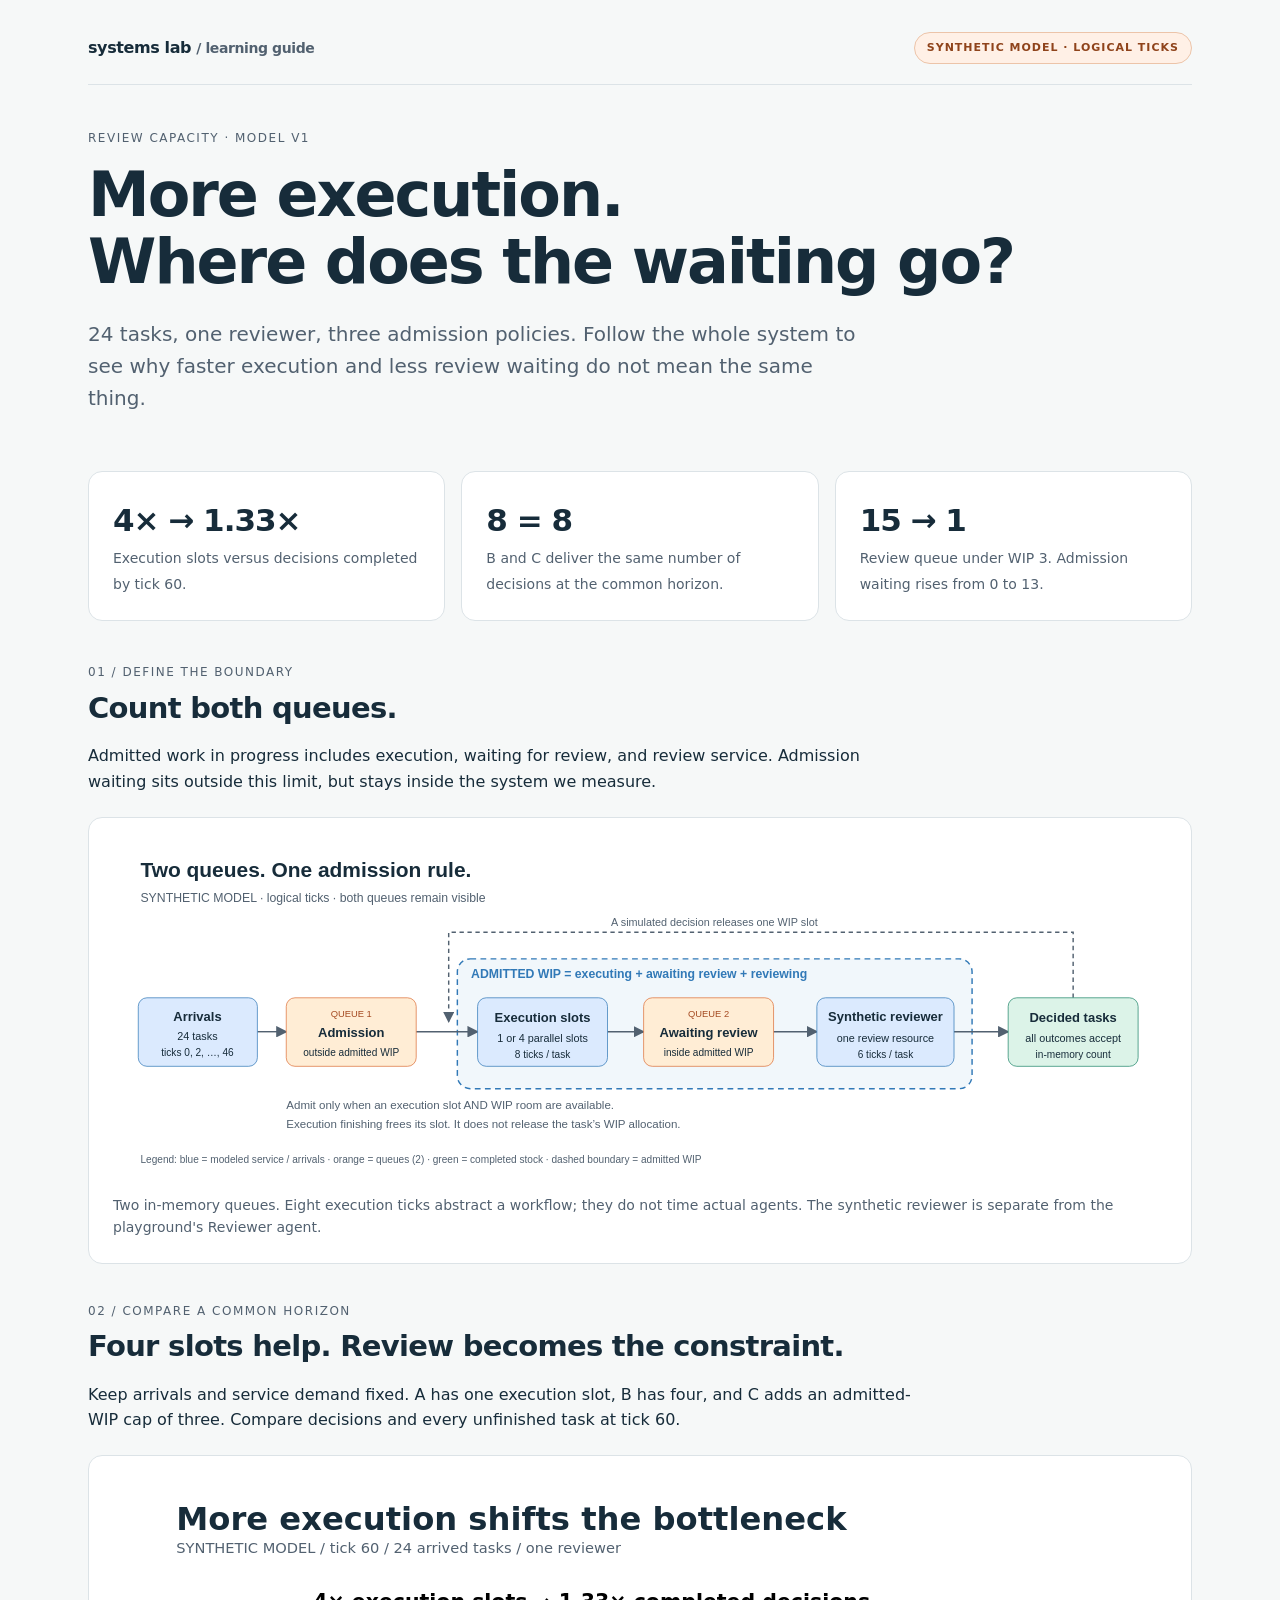
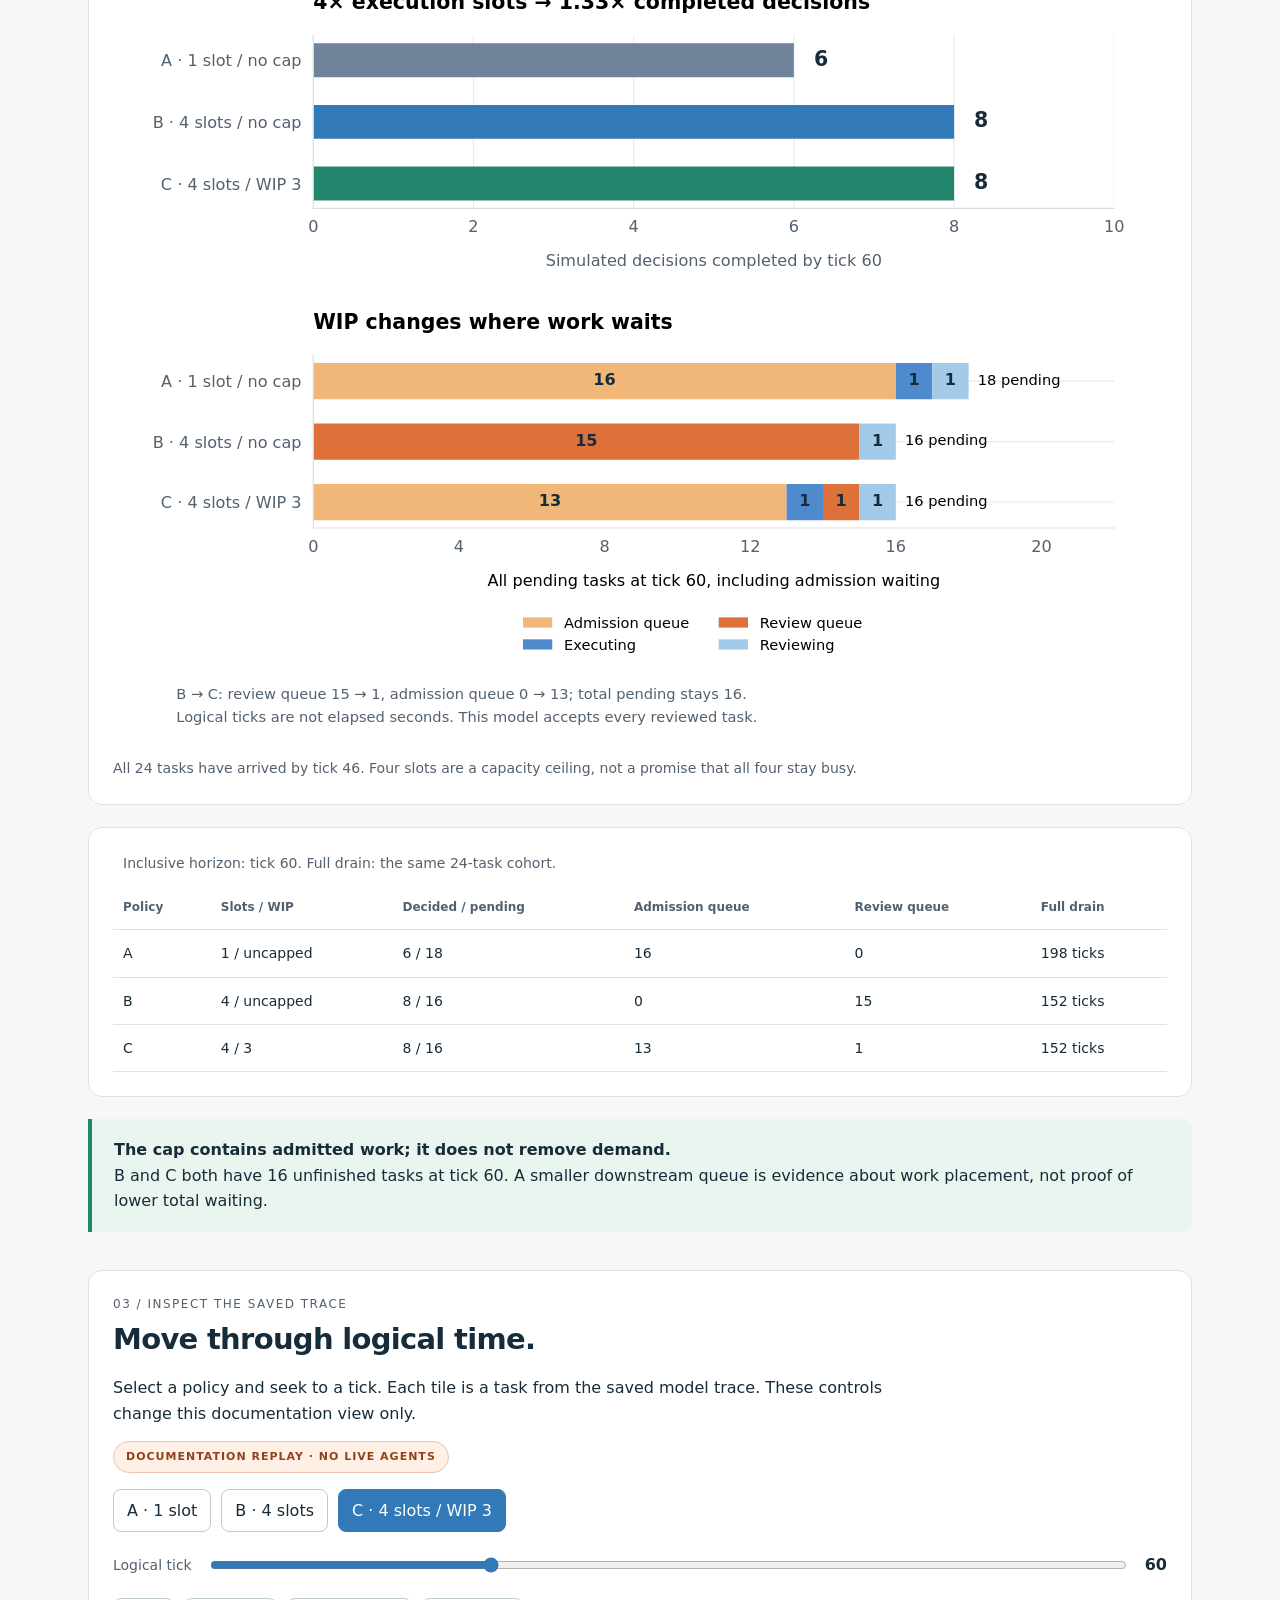
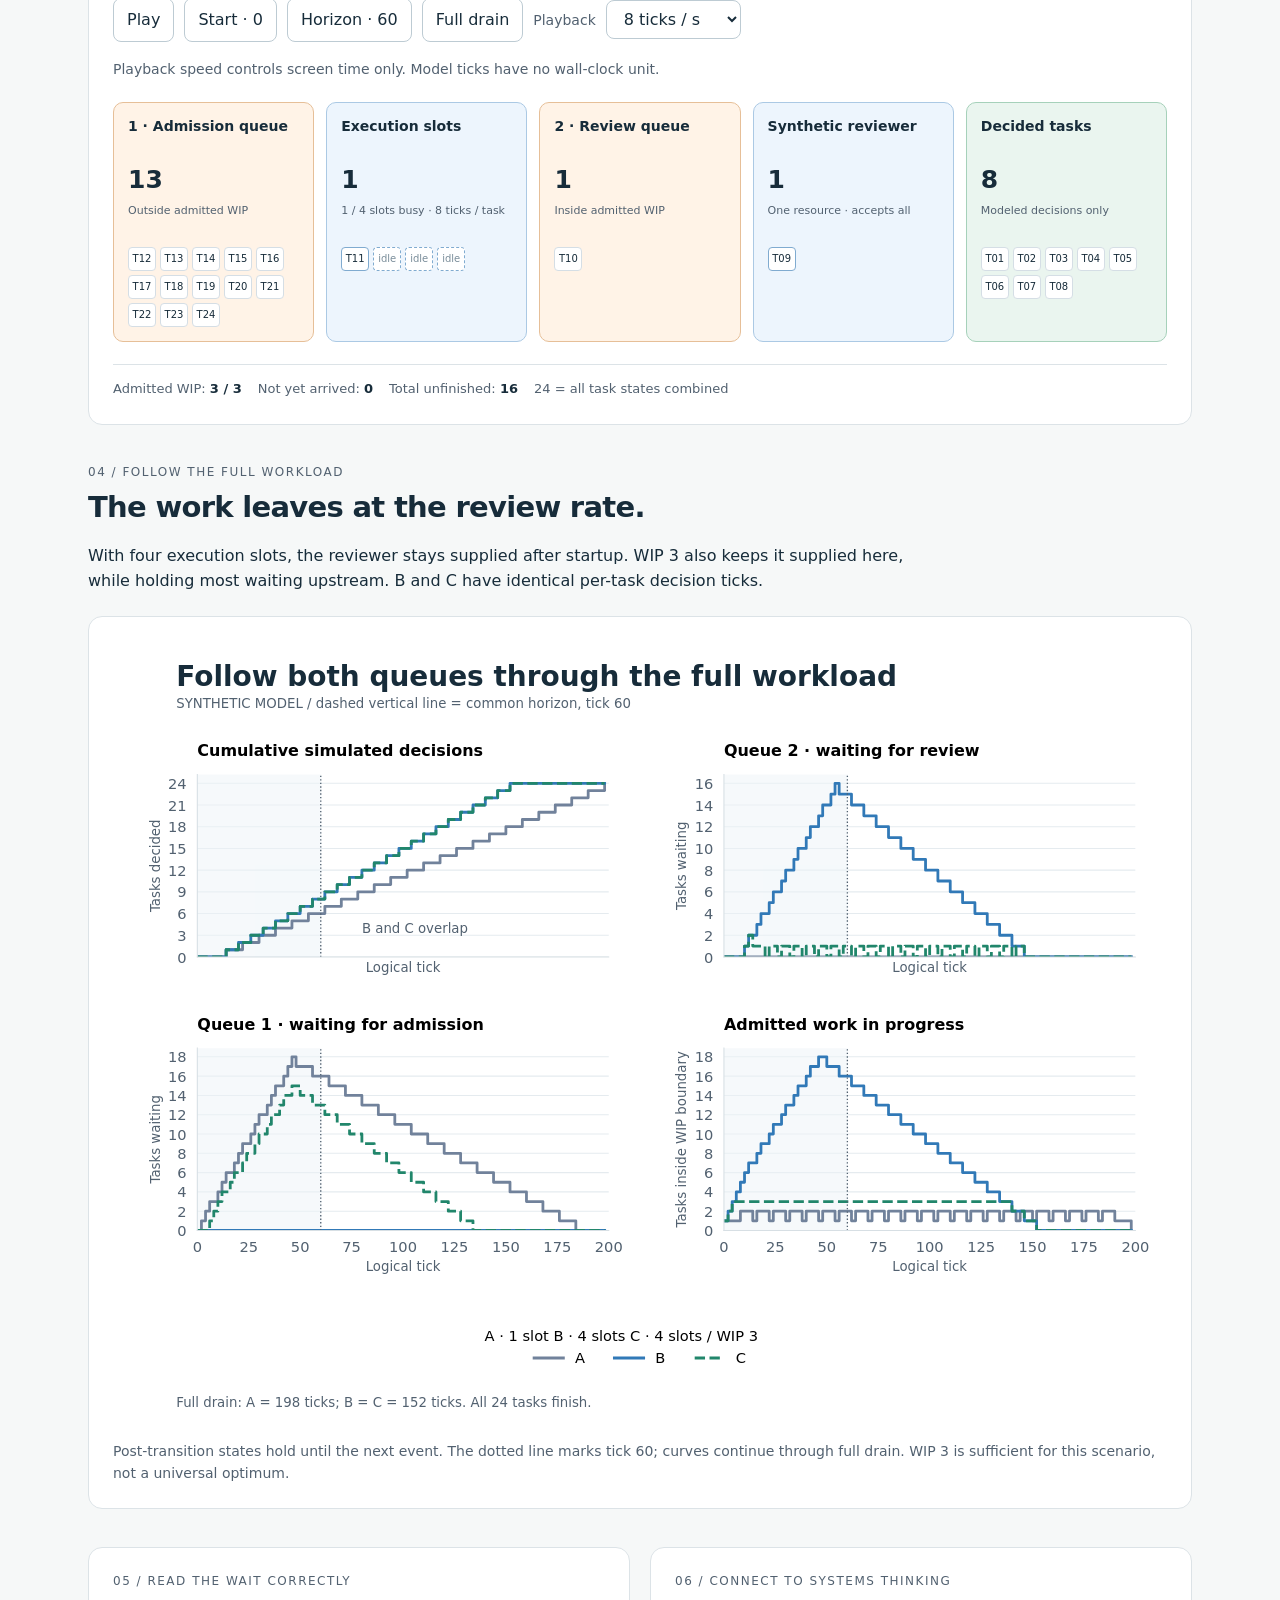
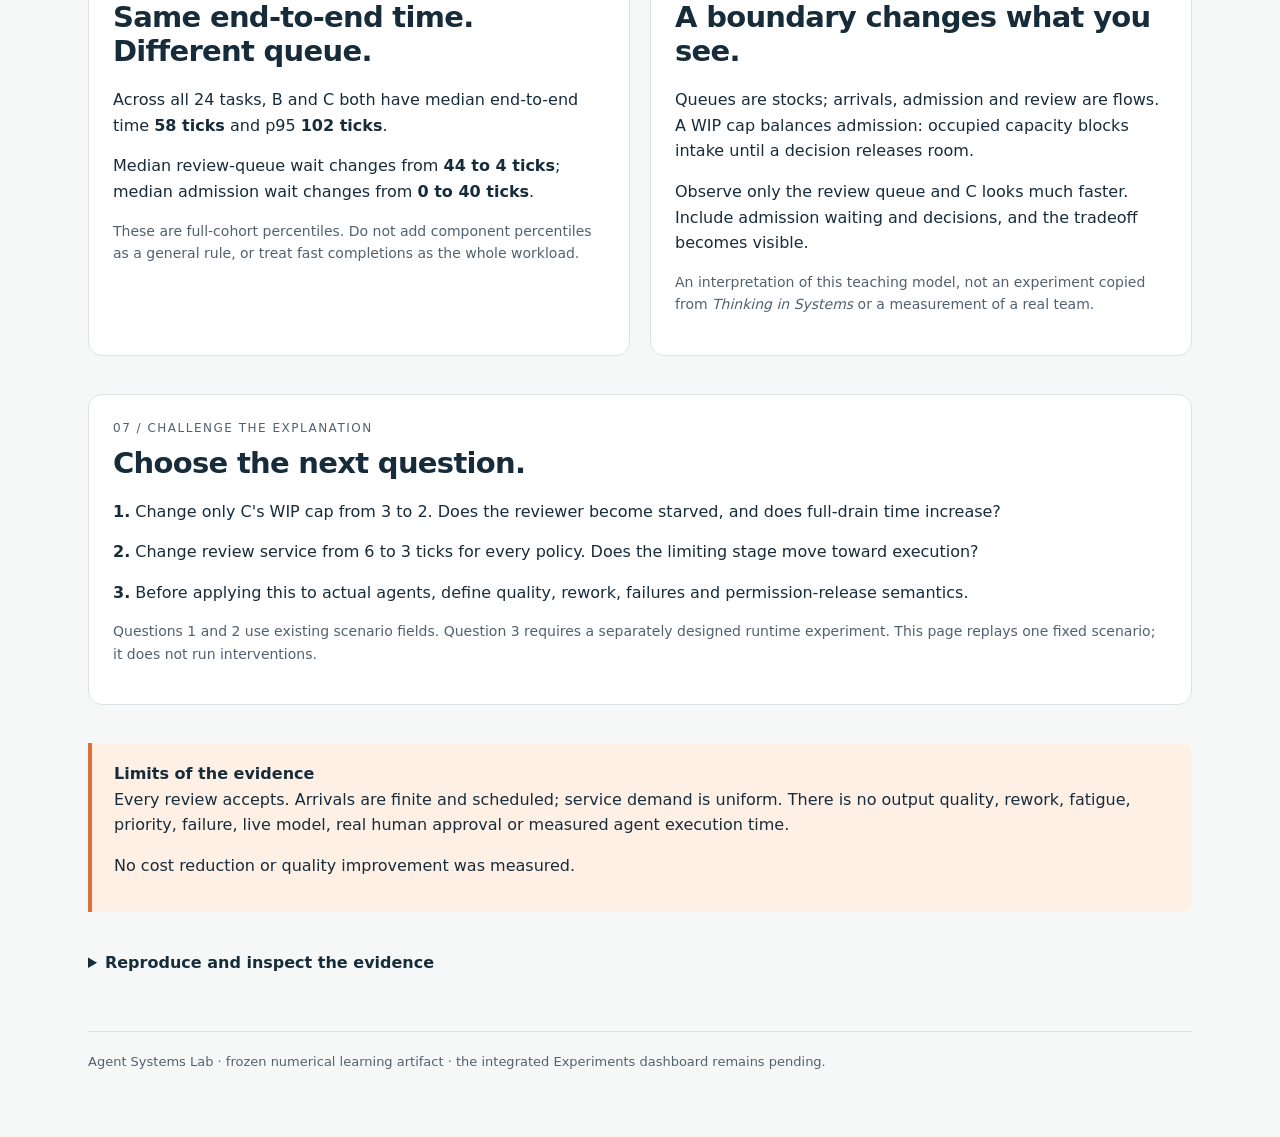
==== docs/graphics/review-capacity/explainer.html @ 90a71311 "Add review-capacity simulation and illustrated learning guide" ====
<!doctype html>
<html lang="en">
<head>
<meta charset="utf-8">
<meta name="viewport" content="width=device-width, initial-scale=1">
<title>Review capacity · Systems Lab learning guide</title>
<style>
:root{color-scheme:light;--ink:#172c3a;--muted:#526170;--line:#dce3e7;--blue:#3179b7;--green:#21866b;--orange:#de703a}*{box-sizing:border-box}body{margin:0;background:#f6f8f8;color:var(--ink);font:16px/1.6 system-ui,-apple-system,BlinkMacSystemFont,"Segoe UI",sans-serif}main{max-width:1160px;margin:auto;padding:32px 28px 64px}header{display:flex;justify-content:space-between;align-items:center;gap:12px;padding-bottom:20px;border-bottom:1px solid var(--line)}.brand{font-weight:750;letter-spacing:-.4px}.badge{display:inline-block;background:#fff0e6;border:1px solid #ecc4a9;border-radius:30px;padding:6px 12px;color:#8f431b;font-size:11px;letter-spacing:1px;font-weight:750}.eyebrow{font-size:12px;letter-spacing:1.5px;color:var(--muted);text-transform:uppercase}.hero{padding:44px 0 18px}h1{font-size:clamp(36px,5.6vw,62px);line-height:1.08;letter-spacing:-2px;margin:14px 0 22px}h2{font-size:29px;line-height:1.2;letter-spacing:-.7px;margin:8px 0 18px}h3{font-size:16px;margin:0 0 10px}.lead{max-width:770px;color:var(--muted);font-size:20px}p{margin:0 0 15px}.facts{display:grid;grid-template-columns:repeat(3,1fr);gap:16px;margin:24px 0 42px}.fact,.card{background:#fff;border:1px solid var(--line);border-radius:14px;padding:24px}.fact strong{display:block;font-size:31px;letter-spacing:-1px}.fact small,.small{font-size:14px;color:var(--muted)}section{margin:38px 0}.intro{max-width:830px}figure{margin:22px 0}figure img{display:block;width:100%;height:auto}figcaption{font-size:14px;color:var(--muted);padding-top:13px}.callout{background:#eaf5ef;border-left:4px solid var(--green);padding:18px 22px;border-radius:0 10px 10px 0;margin:22px 0}.warning{background:#fff0e6;border-color:var(--orange)}.scroll{overflow-x:auto}table{border-collapse:collapse;width:100%;font-size:14px}th,td{text-align:left;border-bottom:1px solid var(--line);padding:12px 10px;white-space:nowrap}th{font-size:12px;color:var(--muted)}caption{text-align:left;font-size:14px;padding:0 10px 12px;color:var(--muted)}.controls{display:flex;gap:10px;align-items:center;flex-wrap:wrap;margin:16px 0}button,select{font:inherit;border:1px solid #bdcbd3;border-radius:8px;padding:8px 13px;background:white;color:var(--ink);cursor:pointer}button:hover{background:#eef4f7}button:disabled{opacity:.5;cursor:default}button[aria-pressed=true]{color:white;background:var(--blue);border-color:var(--blue)}button:focus-visible,select:focus-visible,input:focus-visible{outline:3px solid #83b8d8;outline-offset:3px}.tick-line{display:flex;align-items:center;gap:16px;margin:20px 0}input[type=range]{accent-color:var(--blue);flex:1;min-width:0}output{font-weight:750;font-variant-numeric:tabular-nums}.flow{display:grid;grid-template-columns:repeat(5,1fr);gap:12px;margin:22px 0}.stage{border:1px solid #abc9e4;border-radius:10px;padding:14px;background:#edf5fd;min-height:170px}.stage.queue{background:#fff3e7;border-color:#e6bf98}.stage.done{background:#eaf5ef;border-color:#a6d1ba}.stage h3{font-size:14px;line-height:1.35;min-height:38px}.count{font-size:25px;line-height:1.2;font-weight:750}.stage small{display:block;font-size:11px;line-height:1.45;color:var(--muted);min-height:32px;margin:8px 0 12px}.tokens{display:flex;gap:4px;flex-wrap:wrap}.task,.slot{display:grid;place-items:center;font-size:10px;font-variant-numeric:tabular-nums;border-radius:4px;min-width:28px;min-height:24px;padding:3px;background:white;border:1px solid #d5dee5}.slot{border-color:#80abd0}.slot.idle{border-style:dashed;color:#7a8d9a}.replay-meta{display:flex;flex-wrap:wrap;gap:16px;border-top:1px solid var(--line);padding-top:14px;font-size:13px;color:var(--muted)}.replay-meta strong{color:var(--ink)}.two-col{display:grid;grid-template-columns:1fr 1fr;gap:20px}details{padding:16px 0}summary{cursor:pointer;font-weight:650}code,.hash{font-family:monospace;font-size:12px;overflow-wrap:anywhere}pre{overflow-x:auto;background:#172c3a;color:#e5f0f5;padding:18px;border-radius:10px;font-size:12px}footer{margin-top:40px;border-top:1px solid var(--line);padding-top:20px;font-size:13px;color:var(--muted)}.hidden{display:none}.error{padding:16px;background:#fff0e6;border:1px solid #cc733f;border-radius:10px}
@media(max-width:800px){.flow{grid-template-columns:repeat(2,1fr)}.stage.done{grid-column:1/-1}.two-col{grid-template-columns:1fr}.fact{padding:16px}.fact strong{font-size:26px}}
@media(max-width:500px){main{padding:18px 16px 42px}header{align-items:flex-start}.brand{font-size:14px}.badge{font-size:9px;padding:6px 9px}.hero{padding-top:30px}h1{letter-spacing:-1.2px}.lead{font-size:17px}.facts{grid-template-columns:1fr;gap:10px}.fact{display:flex;align-items:center;gap:14px}.fact strong{min-width:95px}.card{padding:17px}h2{font-size:25px}.controls button{font-size:13px}.tick-line{gap:9px}.stage{padding:12px}}
@media print{body{background:white}main{padding:0}.controls,.tick-line{display:none}.card,figure,.fact{break-inside:avoid}.hero{padding:14px 0}h1{font-size:34px}section{margin:24px 0}}
.image-window{overflow-x:auto}.figure-hint{display:none}@media(max-width:800px){.image-window img{min-width:900px}.figure-hint{display:block}}
</style>
</head>
<body><main>
<header><span class="brand">systems lab <span class="small">/ learning guide</span></span><span class="badge">SYNTHETIC MODEL · LOGICAL TICKS</span></header>
<div class="hero"><div class="eyebrow">Review capacity · model v1</div><h1>More execution.<br>Where does the waiting go?</h1><p class="lead">24 tasks, one reviewer, three admission policies. Follow the whole system to see why faster execution and less review waiting do not mean the same thing.</p></div>
<div class="facts" aria-label="Key observations"><div class="fact"><strong>4× → 1.33×</strong><small>Execution slots versus decisions completed by tick 60.</small></div><div class="fact"><strong>8 = 8</strong><small>B and C deliver the same number of decisions at the common horizon.</small></div><div class="fact"><strong>15 → 1</strong><small>Review queue under WIP 3. Admission waiting rises from 0 to 13.</small></div></div>
<section><div class="intro"><div class="eyebrow">01 / Define the boundary</div><h2>Count both queues.</h2><p class="small figure-hint">Scroll figures sideways to inspect their labels on a narrow screen.</p><p>Admitted work in progress includes execution, waiting for review, and review service. Admission waiting sits outside this limit, but stays inside the system we measure.</p></div><figure class="card"><div class="image-window"><img src="[data-uri]" alt="Two queues: admission waiting outside WIP, then execution, review waiting and one synthetic reviewer inside WIP. Decisions release WIP."></div><figcaption>Two in-memory queues. Eight execution ticks abstract a workflow; they do not time actual agents. The synthetic reviewer is separate from the playground's Reviewer agent.</figcaption></figure></section>
<section><div class="intro"><div class="eyebrow">02 / Compare a common horizon</div><h2>Four slots help. Review becomes the constraint.</h2><p>Keep arrivals and service demand fixed. A has one execution slot, B has four, and C adds an admitted-WIP cap of three. Compare decisions and every unfinished task at tick 60.</p></div><figure class="card"><div class="image-window"><img src="[data-uri]" alt="A completes 6 tasks with 18 pending. B and C complete 8 with 16 pending. B has 15 waiting for review; C has 1 waiting for review and 13 waiting for admission."></div><figcaption>All 24 tasks have arrived by tick 46. Four slots are a capacity ceiling, not a promise that all four stay busy.</figcaption></figure><div class="card scroll"><table><caption>Inclusive horizon: tick 60. Full drain: the same 24-task cohort.</caption><thead><tr><th>Policy</th><th>Slots / WIP</th><th>Decided / pending</th><th>Admission queue</th><th>Review queue</th><th>Full drain</th></tr></thead><tbody id="comparison-table"></tbody></table></div><div class="callout"><strong>The cap contains admitted work; it does not remove demand.</strong><br>B and C both have 16 unfinished tasks at tick 60. A smaller downstream queue is evidence about work placement, not proof of lower total waiting.</div></section>
<section id="replay-section" class="card"><div class="intro"><div class="eyebrow">03 / Inspect the saved trace</div><h2>Move through logical time.</h2><p>Select a policy and seek to a tick. Each tile is a task from the saved model trace. These controls change this documentation view only.</p></div><span class="badge">DOCUMENTATION REPLAY · NO LIVE AGENTS</span><div id="replay-error" class="error hidden" role="alert"></div><div class="controls" aria-label="Policy selection"><button type="button" data-policy="A" aria-pressed="false">A · 1 slot</button><button type="button" data-policy="B" aria-pressed="false">B · 4 slots</button><button type="button" data-policy="C" aria-pressed="true">C · 4 slots / WIP 3</button></div><div class="tick-line"><label for="tick" class="small">Logical tick</label><input id="tick" type="range" min="0" max="198" step="1" value="60"><output id="tick-value" for="tick">60</output></div><div class="controls"><button id="play" type="button">Play</button><button id="start" type="button">Start · 0</button><button id="horizon" type="button">Horizon · 60</button><button id="drain" type="button">Full drain</button><label for="speed" class="small">Playback</label><select id="speed"><option value="2">2 ticks / s</option><option value="8" selected>8 ticks / s</option><option value="24">24 ticks / s</option></select></div><p id="motion-note" class="small"></p><div class="flow" aria-label="Task states"><div class="stage queue" data-stage="queued"><h3>1 · Admission queue</h3><div class="count"></div><small>Outside admitted WIP</small><div class="tokens"></div></div><div class="stage" data-stage="executing"><h3>Execution slots</h3><div class="count"></div><small id="execution-note"></small><div class="tokens"></div></div><div class="stage queue" data-stage="awaiting_review"><h3>2 · Review queue</h3><div class="count"></div><small>Inside admitted WIP</small><div class="tokens"></div></div><div class="stage" data-stage="reviewing"><h3>Synthetic reviewer</h3><div class="count"></div><small>One resource · accepts all</small><div class="tokens"></div></div><div class="stage done" data-stage="decided"><h3>Decided tasks</h3><div class="count"></div><small>Modeled decisions only</small><div class="tokens"></div></div></div><div class="replay-meta"><span>Admitted WIP: <strong id="wip"></strong></span><span>Not yet arrived: <strong id="not-arrived"></strong></span><span>Total unfinished: <strong id="pending"></strong></span><span id="conservation"></span></div></section>
<section><div class="intro"><div class="eyebrow">04 / Follow the full workload</div><h2>The work leaves at the review rate.</h2><p>With four execution slots, the reviewer stays supplied after startup. WIP 3 also keeps it supplied here, while holding most waiting upstream. B and C have identical per-task decision ticks.</p></div><figure class="card"><div class="image-window"><img src="[data-uri]" alt="Step charts show decisions, both queues and WIP. B and C have identical decisions and finish by tick 152. A finishes at tick 198."></div><figcaption>Post-transition states hold until the next event. The dotted line marks tick 60; curves continue through full drain. WIP 3 is sufficient for this scenario, not a universal optimum.</figcaption></figure></section>
<section class="two-col"><article class="card"><div class="eyebrow">05 / Read the wait correctly</div><h2>Same end-to-end time. Different queue.</h2><p>Across all 24 tasks, B and C both have median end-to-end time <strong>58 ticks</strong> and p95 <strong>102 ticks</strong>.</p><p>Median review-queue wait changes from <strong>44 to 4 ticks</strong>; median admission wait changes from <strong>0 to 40 ticks</strong>.</p><p class="small">These are full-cohort percentiles. Do not add component percentiles as a general rule, or treat fast completions as the whole workload.</p></article><article class="card"><div class="eyebrow">06 / Connect to systems thinking</div><h2>A boundary changes what you see.</h2><p>Queues are stocks; arrivals, admission and review are flows. A WIP cap balances admission: occupied capacity blocks intake until a decision releases room.</p><p>Observe only the review queue and C looks much faster. Include admission waiting and decisions, and the tradeoff becomes visible.</p><p class="small">An interpretation of this teaching model, not an experiment copied from <em>Thinking in Systems</em> or a measurement of a real team.</p></article></section>
<section class="card"><div class="eyebrow">07 / Challenge the explanation</div><h2>Choose the next question.</h2><p><strong>1.</strong> Change only C's WIP cap from 3 to 2. Does the reviewer become starved, and does full-drain time increase?</p><p><strong>2.</strong> Change review service from 6 to 3 ticks for every policy. Does the limiting stage move toward execution?</p><p><strong>3.</strong> Before applying this to actual agents, define quality, rework, failures and permission-release semantics.</p><p class="small">Questions 1 and 2 use existing scenario fields. Question 3 requires a separately designed runtime experiment. This page replays one fixed scenario; it does not run interventions.</p></section>
<section class="callout warning"><strong>Limits of the evidence</strong><p>Every review accepts. Arrivals are finite and scheduled; service demand is uniform. There is no output quality, rework, fatigue, priority, failure, live model, real human approval or measured agent execution time.</p><p>No cost reduction or quality improvement was measured.</p></section>
<details><summary>Reproduce and inspect the evidence</summary><p>A frozen documentation projection of a saved deterministic report. Original attempts remain in ignored <code>.lab/</code>; this page is separate from Activity, the audit journal and OpenTelemetry workflow spans.</p><pre>uv run --locked systems-lab experiment review-capacity \
  --scenario experiments/review-capacity/scenario.json</pre><p class="small">For identical input, attempt ID and manifest time change; report bytes and SHA-256 do not. A privileged owner can rewrite local files and hashes. This is not WORM storage.</p><p>Scenario SHA-256</p><p id="scenario-hash" class="hash"></p><p>Report SHA-256</p><p id="report-hash" class="hash"></p></details>
<footer>Agent Systems Lab · frozen numerical learning artifact · the integrated Experiments dashboard remains pending.</footer>
</main><script type="application/json" id="evidence">{"kind": "frozen_documentation_projection", "model_version": "review-capacity-v1", "provenance": "synthetic_event_time_model", "report_sha256": "a3a9c0396620438fa7c039f5aa9aace98a85cff968ba5004c52e5e25f473e58a", "scenario_sha256": "77c8a82e574cf23eb7bd1babd76332daa1a04926309f34427f638d1f29d3fae3", "inputs": {"arrival_interval": 2, "drain_deadline": 500, "execution_ticks": 8, "model_version": "review-capacity-v1", "observation_horizon": 60, "policies": [{"execution_slots": 1, "name": "A", "wip_limit": null}, {"execution_slots": 4, "name": "B", "wip_limit": null}, {"execution_slots": 4, "name": "C", "wip_limit": 3}], "review_ticks": 6, "task_count": 24}, "policies": [{"drain": {"admission_wait": {"count": 24, "p50": 66, "p95": 132}, "complete": true, "decided": 24, "end_tick": 198, "latency": {"count": 24, "p50": 80, "p95": 146}, "makespan": 198, "pending": 0, "review_wait": {"count": 24, "p50": 0, "p95": 0}}, "execution_slots": 1, "horizon": {"admission_wait": {"count": 6, "p50": 12, "p95": 30}, "decided": 6, "execution_utilization": 1.0, "latency": {"count": 6, "p50": 26, "p95": 44}, "not_arrived": 0, "oldest_pending_age": 48, "pending": 18, "queue_means": {"awaiting_review": 0.0, "queued": 10.533333333333333, "wip": 1.6666666666666667}, "queue_peaks": {"awaiting_review": 0, "queued": 18, "wip": 2}, "review_wait": {"count": 6, "p50": 0, "p95": 0}, "reviewer_utilization": 0.6666666666666666, "throughput": 0.1, "tick": 60}, "name": "A", "samples": [{"arrived": 1, "awaiting_review": 0, "decided": 0, "executing": 1, "queued": 0, "reviewing": 0, "tick": 0, "wip": 1}, {"arrived": 2, "awaiting_review": 0, "decided": 0, "executing": 1, "queued": 1, "reviewing": 0, "tick": 2, "wip": 1}, {"arrived": 3, "awaiting_review": 0, "decided": 0, "executing": 1, "queued": 2, "reviewing": 0, "tick": 4, "wip": 1}, {"arrived": 4, "awaiting_review": 0, "decided": 0, "executing": 1, "queued": 3, "reviewing": 0, "tick": 6, "wip": 1}, {"arrived": 5, "awaiting_review": 0, "decided": 0, "executing": 1, "queued": 3, "reviewing": 1, "tick": 8, "wip": 2}, {"arrived": 6, "awaiting_review": 0, "decided": 0, "executing": 1, "queued": 4, "reviewing": 1, "tick": 10, "wip": 2}, {"arrived": 7, "awaiting_review": 0, "decided": 0, "executing": 1, "queued": 5, "reviewing": 1, "tick": 12, "wip": 2}, {"arrived": 8, "awaiting_review": 0, "decided": 1, "executing": 1, "queued": 6, "reviewing": 0, "tick": 14, "wip": 1}, {"arrived": 9, "awaiting_review": 0, "decided": 1, "executing": 1, "queued": 6, "reviewing": 1, "tick": 16, "wip": 2}, {"arrived": 10, "awaiting_review": 0, "decided": 1, "executing": 1, "queued": 7, "reviewing": 1, "tick": 18, "wip": 2}, {"arrived": 11, "awaiting_review": 0, "decided": 1, "executing": 1, "queued": 8, "reviewing": 1, "tick": 20, "wip": 2}, {"arrived": 12, "awaiting_review": 0, "decided": 2, "executing": 1, "queued": 9, "reviewing": 0, "tick": 22, "wip": 1}, {"arrived": 13, "awaiting_review": 0, "decided": 2, "executing": 1, "queued": 9, "reviewing": 1, "tick": 24, "wip": 2}, {"arrived": 14, "awaiting_review": 0, "decided": 2, "executing": 1, "queued": 10, "reviewing": 1, "tick": 26, "wip": 2}, {"arrived": 15, "awaiting_review": 0, "decided": 2, "executing": 1, "queued": 11, "reviewing": 1, "tick": 28, "wip": 2}, {"arrived": 16, "awaiting_review": 0, "decided": 3, "executing": 1, "queued": 12, "reviewing": 0, "tick": 30, "wip": 1}, {"arrived": 17, "awaiting_review": 0, "decided": 3, "executing": 1, "queued": 12, "reviewing": 1, "tick": 32, "wip": 2}, {"arrived": 18, "awaiting_review": 0, "decided": 3, "executing": 1, "queued": 13, "reviewing": 1, "tick": 34, "wip": 2}, {"arrived": 19, "awaiting_review": 0, "decided": 3, "executing": 1, "queued": 14, "reviewing": 1, "tick": 36, "wip": 2}, {"arrived": 20, "awaiting_review": 0, "decided": 4, "executing": 1, "queued": 15, "reviewing": 0, "tick": 38, "wip": 1}, {"arrived": 21, "awaiting_review": 0, "decided": 4, "executing": 1, "queued": 15, "reviewing": 1, "tick": 40, "wip": 2}, {"arrived": 22, "awaiting_review": 0, "decided": 4, "executing": 1, "queued": 16, "reviewing": 1, "tick": 42, "wip": 2}, {"arrived": 23, "awaiting_review": 0, "decided": 4, "executing": 1, "queued": 17, "reviewing": 1, "tick": 44, "wip": 2}, {"arrived": 24, "awaiting_review": 0, "decided": 5, "executing": 1, "queued": 18, "reviewing": 0, "tick": 46, "wip": 1}, {"arrived": 24, "awaiting_review": 0, "decided": 5, "executing": 1, "queued": 17, "reviewing": 1, "tick": 48, "wip": 2}, {"arrived": 24, "awaiting_review": 0, "decided": 6, "executing": 1, "queued": 17, "reviewing": 0, "tick": 54, "wip": 1}, {"arrived": 24, "awaiting_review": 0, "decided": 6, "executing": 1, "queued": 16, "reviewing": 1, "tick": 56, "wip": 2}, {"arrived": 24, "awaiting_review": 0, "decided": 6, "executing": 1, "queued": 16, "reviewing": 1, "tick": 60, "wip": 2}, {"arrived": 24, "awaiting_review": 0, "decided": 7, "executing": 1, "queued": 16, "reviewing": 0, "tick": 62, "wip": 1}, {"arrived": 24, "awaiting_review": 0, "decided": 7, "executing": 1, "queued": 15, "reviewing": 1, "tick": 64, "wip": 2}, {"arrived": 24, "awaiting_review": 0, "decided": 8, "executing": 1, "queued": 15, "reviewing": 0, "tick": 70, "wip": 1}, {"arrived": 24, "awaiting_review": 0, "decided": 8, "executing": 1, "queued": 14, "reviewing": 1, "tick": 72, "wip": 2}, {"arrived": 24, "awaiting_review": 0, "decided": 9, "executing": 1, "queued": 14, "reviewing": 0, "tick": 78, "wip": 1}, {"arrived": 24, "awaiting_review": 0, "decided": 9, "executing": 1, "queued": 13, "reviewing": 1, "tick": 80, "wip": 2}, {"arrived": 24, "awaiting_review": 0, "decided": 10, "executing": 1, "queued": 13, "reviewing": 0, "tick": 86, "wip": 1}, {"arrived": 24, "awaiting_review": 0, "decided": 10, "executing": 1, "queued": 12, "reviewing": 1, "tick": 88, "wip": 2}, {"arrived": 24, "awaiting_review": 0, "decided": 11, "executing": 1, "queued": 12, "reviewing": 0, "tick": 94, "wip": 1}, {"arrived": 24, "awaiting_review": 0, "decided": 11, "executing": 1, "queued": 11, "reviewing": 1, "tick": 96, "wip": 2}, {"arrived": 24, "awaiting_review": 0, "decided": 12, "executing": 1, "queued": 11, "reviewing": 0, "tick": 102, "wip": 1}, {"arrived": 24, "awaiting_review": 0, "decided": 12, "executing": 1, "queued": 10, "reviewing": 1, "tick": 104, "wip": 2}, {"arrived": 24, "awaiting_review": 0, "decided": 13, "executing": 1, "queued": 10, "reviewing": 0, "tick": 110, "wip": 1}, {"arrived": 24, "awaiting_review": 0, "decided": 13, "executing": 1, "queued": 9, "reviewing": 1, "tick": 112, "wip": 2}, {"arrived": 24, "awaiting_review": 0, "decided": 14, "executing": 1, "queued": 9, "reviewing": 0, "tick": 118, "wip": 1}, {"arrived": 24, "awaiting_review": 0, "decided": 14, "executing": 1, "queued": 8, "reviewing": 1, "tick": 120, "wip": 2}, {"arrived": 24, "awaiting_review": 0, "decided": 15, "executing": 1, "queued": 8, "reviewing": 0, "tick": 126, "wip": 1}, {"arrived": 24, "awaiting_review": 0, "decided": 15, "executing": 1, "queued": 7, "reviewing": 1, "tick": 128, "wip": 2}, {"arrived": 24, "awaiting_review": 0, "decided": 16, "executing": 1, "queued": 7, "reviewing": 0, "tick": 134, "wip": 1}, {"arrived": 24, "awaiting_review": 0, "decided": 16, "executing": 1, "queued": 6, "reviewing": 1, "tick": 136, "wip": 2}, {"arrived": 24, "awaiting_review": 0, "decided": 17, "executing": 1, "queued": 6, "reviewing": 0, "tick": 142, "wip": 1}, {"arrived": 24, "awaiting_review": 0, "decided": 17, "executing": 1, "queued": 5, "reviewing": 1, "tick": 144, "wip": 2}, {"arrived": 24, "awaiting_review": 0, "decided": 18, "executing": 1, "queued": 5, "reviewing": 0, "tick": 150, "wip": 1}, {"arrived": 24, "awaiting_review": 0, "decided": 18, "executing": 1, "queued": 4, "reviewing": 1, "tick": 152, "wip": 2}, {"arrived": 24, "awaiting_review": 0, "decided": 19, "executing": 1, "queued": 4, "reviewing": 0, "tick": 158, "wip": 1}, {"arrived": 24, "awaiting_review": 0, "decided": 19, "executing": 1, "queued": 3, "reviewing": 1, "tick": 160, "wip": 2}, {"arrived": 24, "awaiting_review": 0, "decided": 20, "executing": 1, "queued": 3, "reviewing": 0, "tick": 166, "wip": 1}, {"arrived": 24, "awaiting_review": 0, "decided": 20, "executing": 1, "queued": 2, "reviewing": 1, "tick": 168, "wip": 2}, {"arrived": 24, "awaiting_review": 0, "decided": 21, "executing": 1, "queued": 2, "reviewing": 0, "tick": 174, "wip": 1}, {"arrived": 24, "awaiting_review": 0, "decided": 21, "executing": 1, "queued": 1, "reviewing": 1, "tick": 176, "wip": 2}, {"arrived": 24, "awaiting_review": 0, "decided": 22, "executing": 1, "queued": 1, "reviewing": 0, "tick": 182, "wip": 1}, {"arrived": 24, "awaiting_review": 0, "decided": 22, "executing": 1, "queued": 0, "reviewing": 1, "tick": 184, "wip": 2}, {"arrived": 24, "awaiting_review": 0, "decided": 23, "executing": 1, "queued": 0, "reviewing": 0, "tick": 190, "wip": 1}, {"arrived": 24, "awaiting_review": 0, "decided": 23, "executing": 0, "queued": 0, "reviewing": 1, "tick": 192, "wip": 1}, {"arrived": 24, "awaiting_review": 0, "decided": 24, "executing": 0, "queued": 0, "reviewing": 0, "tick": 198, "wip": 0}], "tasks": [{"admission_tick": 0, "arrival_tick": 0, "decision_tick": 14, "ready_tick": 8, "review_start_tick": 8, "task_id": 0}, {"admission_tick": 8, "arrival_tick": 2, "decision_tick": 22, "ready_tick": 16, "review_start_tick": 16, "task_id": 1}, {"admission_tick": 16, "arrival_tick": 4, "decision_tick": 30, "ready_tick": 24, "review_start_tick": 24, "task_id": 2}, {"admission_tick": 24, "arrival_tick": 6, "decision_tick": 38, "ready_tick": 32, "review_start_tick": 32, "task_id": 3}, {"admission_tick": 32, "arrival_tick": 8, "decision_tick": 46, "ready_tick": 40, "review_start_tick": 40, "task_id": 4}, {"admission_tick": 40, "arrival_tick": 10, "decision_tick": 54, "ready_tick": 48, "review_start_tick": 48, "task_id": 5}, {"admission_tick": 48, "arrival_tick": 12, "decision_tick": 62, "ready_tick": 56, "review_start_tick": 56, "task_id": 6}, {"admission_tick": 56, "arrival_tick": 14, "decision_tick": 70, "ready_tick": 64, "review_start_tick": 64, "task_id": 7}, {"admission_tick": 64, "arrival_tick": 16, "decision_tick": 78, "ready_tick": 72, "review_start_tick": 72, "task_id": 8}, {"admission_tick": 72, "arrival_tick": 18, "decision_tick": 86, "ready_tick": 80, "review_start_tick": 80, "task_id": 9}, {"admission_tick": 80, "arrival_tick": 20, "decision_tick": 94, "ready_tick": 88, "review_start_tick": 88, "task_id": 10}, {"admission_tick": 88, "arrival_tick": 22, "decision_tick": 102, "ready_tick": 96, "review_start_tick": 96, "task_id": 11}, {"admission_tick": 96, "arrival_tick": 24, "decision_tick": 110, "ready_tick": 104, "review_start_tick": 104, "task_id": 12}, {"admission_tick": 104, "arrival_tick": 26, "decision_tick": 118, "ready_tick": 112, "review_start_tick": 112, "task_id": 13}, {"admission_tick": 112, "arrival_tick": 28, "decision_tick": 126, "ready_tick": 120, "review_start_tick": 120, "task_id": 14}, {"admission_tick": 120, "arrival_tick": 30, "decision_tick": 134, "ready_tick": 128, "review_start_tick": 128, "task_id": 15}, {"admission_tick": 128, "arrival_tick": 32, "decision_tick": 142, "ready_tick": 136, "review_start_tick": 136, "task_id": 16}, {"admission_tick": 136, "arrival_tick": 34, "decision_tick": 150, "ready_tick": 144, "review_start_tick": 144, "task_id": 17}, {"admission_tick": 144, "arrival_tick": 36, "decision_tick": 158, "ready_tick": 152, "review_start_tick": 152, "task_id": 18}, {"admission_tick": 152, "arrival_tick": 38, "decision_tick": 166, "ready_tick": 160, "review_start_tick": 160, "task_id": 19}, {"admission_tick": 160, "arrival_tick": 40, "decision_tick": 174, "ready_tick": 168, "review_start_tick": 168, "task_id": 20}, {"admission_tick": 168, "arrival_tick": 42, "decision_tick": 182, "ready_tick": 176, "review_start_tick": 176, "task_id": 21}, {"admission_tick": 176, "arrival_tick": 44, "decision_tick": 190, "ready_tick": 184, "review_start_tick": 184, "task_id": 22}, {"admission_tick": 184, "arrival_tick": 46, "decision_tick": 198, "ready_tick": 192, "review_start_tick": 192, "task_id": 23}], "wip_limit": null}, {"drain": {"admission_wait": {"count": 24, "p50": 0, "p95": 0}, "complete": true, "decided": 24, "end_tick": 152, "latency": {"count": 24, "p50": 58, "p95": 102}, "makespan": 152, "pending": 0, "review_wait": {"count": 24, "p50": 44, "p95": 88}}, "execution_slots": 4, "horizon": {"admission_wait": {"count": 8, "p50": 0, "p95": 0}, "decided": 8, "execution_utilization": 0.8, "latency": {"count": 8, "p50": 26, "p95": 42}, "not_arrived": 0, "oldest_pending_age": 44, "pending": 16, "queue_means": {"awaiting_review": 7.4, "queued": 0.0, "wip": 11.466666666666667}, "queue_peaks": {"awaiting_review": 16, "queued": 0, "wip": 18}, "review_wait": {"count": 8, "p50": 12, "p95": 28}, "reviewer_utilization": 0.8666666666666667, "throughput": 0.13333333333333333, "tick": 60}, "name": "B", "samples": [{"arrived": 1, "awaiting_review": 0, "decided": 0, "executing": 1, "queued": 0, "reviewing": 0, "tick": 0, "wip": 1}, {"arrived": 2, "awaiting_review": 0, "decided": 0, "executing": 2, "queued": 0, "reviewing": 0, "tick": 2, "wip": 2}, {"arrived": 3, "awaiting_review": 0, "decided": 0, "executing": 3, "queued": 0, "reviewing": 0, "tick": 4, "wip": 3}, {"arrived": 4, "awaiting_review": 0, "decided": 0, "executing": 4, "queued": 0, "reviewing": 0, "tick": 6, "wip": 4}, {"arrived": 5, "awaiting_review": 0, "decided": 0, "executing": 4, "queued": 0, "reviewing": 1, "tick": 8, "wip": 5}, {"arrived": 6, "awaiting_review": 1, "decided": 0, "executing": 4, "queued": 0, "reviewing": 1, "tick": 10, "wip": 6}, {"arrived": 7, "awaiting_review": 2, "decided": 0, "executing": 4, "queued": 0, "reviewing": 1, "tick": 12, "wip": 7}, {"arrived": 8, "awaiting_review": 2, "decided": 1, "executing": 4, "queued": 0, "reviewing": 1, "tick": 14, "wip": 7}, {"arrived": 9, "awaiting_review": 3, "decided": 1, "executing": 4, "queued": 0, "reviewing": 1, "tick": 16, "wip": 8}, {"arrived": 10, "awaiting_review": 4, "decided": 1, "executing": 4, "queued": 0, "reviewing": 1, "tick": 18, "wip": 9}, {"arrived": 11, "awaiting_review": 4, "decided": 2, "executing": 4, "queued": 0, "reviewing": 1, "tick": 20, "wip": 9}, {"arrived": 12, "awaiting_review": 5, "decided": 2, "executing": 4, "queued": 0, "reviewing": 1, "tick": 22, "wip": 10}, {"arrived": 13, "awaiting_review": 6, "decided": 2, "executing": 4, "queued": 0, "reviewing": 1, "tick": 24, "wip": 11}, {"arrived": 14, "awaiting_review": 6, "decided": 3, "executing": 4, "queued": 0, "reviewing": 1, "tick": 26, "wip": 11}, {"arrived": 15, "awaiting_review": 7, "decided": 3, "executing": 4, "queued": 0, "reviewing": 1, "tick": 28, "wip": 12}, {"arrived": 16, "awaiting_review": 8, "decided": 3, "executing": 4, "queued": 0, "reviewing": 1, "tick": 30, "wip": 13}, {"arrived": 17, "awaiting_review": 8, "decided": 4, "executing": 4, "queued": 0, "reviewing": 1, "tick": 32, "wip": 13}, {"arrived": 18, "awaiting_review": 9, "decided": 4, "executing": 4, "queued": 0, "reviewing": 1, "tick": 34, "wip": 14}, {"arrived": 19, "awaiting_review": 10, "decided": 4, "executing": 4, "queued": 0, "reviewing": 1, "tick": 36, "wip": 15}, {"arrived": 20, "awaiting_review": 10, "decided": 5, "executing": 4, "queued": 0, "reviewing": 1, "tick": 38, "wip": 15}, {"arrived": 21, "awaiting_review": 11, "decided": 5, "executing": 4, "queued": 0, "reviewing": 1, "tick": 40, "wip": 16}, {"arrived": 22, "awaiting_review": 12, "decided": 5, "executing": 4, "queued": 0, "reviewing": 1, "tick": 42, "wip": 17}, {"arrived": 23, "awaiting_review": 12, "decided": 6, "executing": 4, "queued": 0, "reviewing": 1, "tick": 44, "wip": 17}, {"arrived": 24, "awaiting_review": 13, "decided": 6, "executing": 4, "queued": 0, "reviewing": 1, "tick": 46, "wip": 18}, {"arrived": 24, "awaiting_review": 14, "decided": 6, "executing": 3, "queued": 0, "reviewing": 1, "tick": 48, "wip": 18}, {"arrived": 24, "awaiting_review": 14, "decided": 7, "executing": 2, "queued": 0, "reviewing": 1, "tick": 50, "wip": 17}, {"arrived": 24, "awaiting_review": 15, "decided": 7, "executing": 1, "queued": 0, "reviewing": 1, "tick": 52, "wip": 17}, {"arrived": 24, "awaiting_review": 16, "decided": 7, "executing": 0, "queued": 0, "reviewing": 1, "tick": 54, "wip": 17}, {"arrived": 24, "awaiting_review": 15, "decided": 8, "executing": 0, "queued": 0, "reviewing": 1, "tick": 56, "wip": 16}, {"arrived": 24, "awaiting_review": 15, "decided": 8, "executing": 0, "queued": 0, "reviewing": 1, "tick": 60, "wip": 16}, {"arrived": 24, "awaiting_review": 14, "decided": 9, "executing": 0, "queued": 0, "reviewing": 1, "tick": 62, "wip": 15}, {"arrived": 24, "awaiting_review": 13, "decided": 10, "executing": 0, "queued": 0, "reviewing": 1, "tick": 68, "wip": 14}, {"arrived": 24, "awaiting_review": 12, "decided": 11, "executing": 0, "queued": 0, "reviewing": 1, "tick": 74, "wip": 13}, {"arrived": 24, "awaiting_review": 11, "decided": 12, "executing": 0, "queued": 0, "reviewing": 1, "tick": 80, "wip": 12}, {"arrived": 24, "awaiting_review": 10, "decided": 13, "executing": 0, "queued": 0, "reviewing": 1, "tick": 86, "wip": 11}, {"arrived": 24, "awaiting_review": 9, "decided": 14, "executing": 0, "queued": 0, "reviewing": 1, "tick": 92, "wip": 10}, {"arrived": 24, "awaiting_review": 8, "decided": 15, "executing": 0, "queued": 0, "reviewing": 1, "tick": 98, "wip": 9}, {"arrived": 24, "awaiting_review": 7, "decided": 16, "executing": 0, "queued": 0, "reviewing": 1, "tick": 104, "wip": 8}, {"arrived": 24, "awaiting_review": 6, "decided": 17, "executing": 0, "queued": 0, "reviewing": 1, "tick": 110, "wip": 7}, {"arrived": 24, "awaiting_review": 5, "decided": 18, "executing": 0, "queued": 0, "reviewing": 1, "tick": 116, "wip": 6}, {"arrived": 24, "awaiting_review": 4, "decided": 19, "executing": 0, "queued": 0, "reviewing": 1, "tick": 122, "wip": 5}, {"arrived": 24, "awaiting_review": 3, "decided": 20, "executing": 0, "queued": 0, "reviewing": 1, "tick": 128, "wip": 4}, {"arrived": 24, "awaiting_review": 2, "decided": 21, "executing": 0, "queued": 0, "reviewing": 1, "tick": 134, "wip": 3}, {"arrived": 24, "awaiting_review": 1, "decided": 22, "executing": 0, "queued": 0, "reviewing": 1, "tick": 140, "wip": 2}, {"arrived": 24, "awaiting_review": 0, "decided": 23, "executing": 0, "queued": 0, "reviewing": 1, "tick": 146, "wip": 1}, {"arrived": 24, "awaiting_review": 0, "decided": 24, "executing": 0, "queued": 0, "reviewing": 0, "tick": 152, "wip": 0}], "tasks": [{"admission_tick": 0, "arrival_tick": 0, "decision_tick": 14, "ready_tick": 8, "review_start_tick": 8, "task_id": 0}, {"admission_tick": 2, "arrival_tick": 2, "decision_tick": 20, "ready_tick": 10, "review_start_tick": 14, "task_id": 1}, {"admission_tick": 4, "arrival_tick": 4, "decision_tick": 26, "ready_tick": 12, "review_start_tick": 20, "task_id": 2}, {"admission_tick": 6, "arrival_tick": 6, "decision_tick": 32, "ready_tick": 14, "review_start_tick": 26, "task_id": 3}, {"admission_tick": 8, "arrival_tick": 8, "decision_tick": 38, "ready_tick": 16, "review_start_tick": 32, "task_id": 4}, {"admission_tick": 10, "arrival_tick": 10, "decision_tick": 44, "ready_tick": 18, "review_start_tick": 38, "task_id": 5}, {"admission_tick": 12, "arrival_tick": 12, "decision_tick": 50, "ready_tick": 20, "review_start_tick": 44, "task_id": 6}, {"admission_tick": 14, "arrival_tick": 14, "decision_tick": 56, "ready_tick": 22, "review_start_tick": 50, "task_id": 7}, {"admission_tick": 16, "arrival_tick": 16, "decision_tick": 62, "ready_tick": 24, "review_start_tick": 56, "task_id": 8}, {"admission_tick": 18, "arrival_tick": 18, "decision_tick": 68, "ready_tick": 26, "review_start_tick": 62, "task_id": 9}, {"admission_tick": 20, "arrival_tick": 20, "decision_tick": 74, "ready_tick": 28, "review_start_tick": 68, "task_id": 10}, {"admission_tick": 22, "arrival_tick": 22, "decision_tick": 80, "ready_tick": 30, "review_start_tick": 74, "task_id": 11}, {"admission_tick": 24, "arrival_tick": 24, "decision_tick": 86, "ready_tick": 32, "review_start_tick": 80, "task_id": 12}, {"admission_tick": 26, "arrival_tick": 26, "decision_tick": 92, "ready_tick": 34, "review_start_tick": 86, "task_id": 13}, {"admission_tick": 28, "arrival_tick": 28, "decision_tick": 98, "ready_tick": 36, "review_start_tick": 92, "task_id": 14}, {"admission_tick": 30, "arrival_tick": 30, "decision_tick": 104, "ready_tick": 38, "review_start_tick": 98, "task_id": 15}, {"admission_tick": 32, "arrival_tick": 32, "decision_tick": 110, "ready_tick": 40, "review_start_tick": 104, "task_id": 16}, {"admission_tick": 34, "arrival_tick": 34, "decision_tick": 116, "ready_tick": 42, "review_start_tick": 110, "task_id": 17}, {"admission_tick": 36, "arrival_tick": 36, "decision_tick": 122, "ready_tick": 44, "review_start_tick": 116, "task_id": 18}, {"admission_tick": 38, "arrival_tick": 38, "decision_tick": 128, "ready_tick": 46, "review_start_tick": 122, "task_id": 19}, {"admission_tick": 40, "arrival_tick": 40, "decision_tick": 134, "ready_tick": 48, "review_start_tick": 128, "task_id": 20}, {"admission_tick": 42, "arrival_tick": 42, "decision_tick": 140, "ready_tick": 50, "review_start_tick": 134, "task_id": 21}, {"admission_tick": 44, "arrival_tick": 44, "decision_tick": 146, "ready_tick": 52, "review_start_tick": 140, "task_id": 22}, {"admission_tick": 46, "arrival_tick": 46, "decision_tick": 152, "ready_tick": 54, "review_start_tick": 146, "task_id": 23}], "wip_limit": null}, {"drain": {"admission_wait": {"count": 24, "p50": 40, "p95": 84}, "complete": true, "decided": 24, "end_tick": 152, "latency": {"count": 24, "p50": 58, "p95": 102}, "makespan": 152, "pending": 0, "review_wait": {"count": 24, "p50": 4, "p95": 4}}, "execution_slots": 4, "horizon": {"admission_wait": {"count": 8, "p50": 8, "p95": 24}, "decided": 8, "execution_utilization": 0.35, "latency": {"count": 8, "p50": 26, "p95": 42}, "not_arrived": 0, "oldest_pending_age": 44, "pending": 16, "queue_means": {"awaiting_review": 0.6333333333333333, "queued": 8.566666666666666, "wip": 2.9}, "queue_peaks": {"awaiting_review": 2, "queued": 15, "wip": 3}, "review_wait": {"count": 8, "p50": 4, "p95": 8}, "reviewer_utilization": 0.8666666666666667, "throughput": 0.13333333333333333, "tick": 60}, "name": "C", "samples": [{"arrived": 1, "awaiting_review": 0, "decided": 0, "executing": 1, "queued": 0, "reviewing": 0, "tick": 0, "wip": 1}, {"arrived": 2, "awaiting_review": 0, "decided": 0, "executing": 2, "queued": 0, "reviewing": 0, "tick": 2, "wip": 2}, {"arrived": 3, "awaiting_review": 0, "decided": 0, "executing": 3, "queued": 0, "reviewing": 0, "tick": 4, "wip": 3}, {"arrived": 4, "awaiting_review": 0, "decided": 0, "executing": 3, "queued": 1, "reviewing": 0, "tick": 6, "wip": 3}, {"arrived": 5, "awaiting_review": 0, "decided": 0, "executing": 2, "queued": 2, "reviewing": 1, "tick": 8, "wip": 3}, {"arrived": 6, "awaiting_review": 1, "decided": 0, "executing": 1, "queued": 3, "reviewing": 1, "tick": 10, "wip": 3}, {"arrived": 7, "awaiting_review": 2, "decided": 0, "executing": 0, "queued": 4, "reviewing": 1, "tick": 12, "wip": 3}, {"arrived": 8, "awaiting_review": 1, "decided": 1, "executing": 1, "queued": 4, "reviewing": 1, "tick": 14, "wip": 3}, {"arrived": 9, "awaiting_review": 1, "decided": 1, "executing": 1, "queued": 5, "reviewing": 1, "tick": 16, "wip": 3}, {"arrived": 10, "awaiting_review": 1, "decided": 1, "executing": 1, "queued": 6, "reviewing": 1, "tick": 18, "wip": 3}, {"arrived": 11, "awaiting_review": 0, "decided": 2, "executing": 2, "queued": 6, "reviewing": 1, "tick": 20, "wip": 3}, {"arrived": 12, "awaiting_review": 1, "decided": 2, "executing": 1, "queued": 7, "reviewing": 1, "tick": 22, "wip": 3}, {"arrived": 13, "awaiting_review": 1, "decided": 2, "executing": 1, "queued": 8, "reviewing": 1, "tick": 24, "wip": 3}, {"arrived": 14, "awaiting_review": 0, "decided": 3, "executing": 2, "queued": 8, "reviewing": 1, "tick": 26, "wip": 3}, {"arrived": 15, "awaiting_review": 1, "decided": 3, "executing": 1, "queued": 9, "reviewing": 1, "tick": 28, "wip": 3}, {"arrived": 16, "awaiting_review": 1, "decided": 3, "executing": 1, "queued": 10, "reviewing": 1, "tick": 30, "wip": 3}, {"arrived": 17, "awaiting_review": 0, "decided": 4, "executing": 2, "queued": 10, "reviewing": 1, "tick": 32, "wip": 3}, {"arrived": 18, "awaiting_review": 1, "decided": 4, "executing": 1, "queued": 11, "reviewing": 1, "tick": 34, "wip": 3}, {"arrived": 19, "awaiting_review": 1, "decided": 4, "executing": 1, "queued": 12, "reviewing": 1, "tick": 36, "wip": 3}, {"arrived": 20, "awaiting_review": 0, "decided": 5, "executing": 2, "queued": 12, "reviewing": 1, "tick": 38, "wip": 3}, {"arrived": 21, "awaiting_review": 1, "decided": 5, "executing": 1, "queued": 13, "reviewing": 1, "tick": 40, "wip": 3}, {"arrived": 22, "awaiting_review": 1, "decided": 5, "executing": 1, "queued": 14, "reviewing": 1, "tick": 42, "wip": 3}, {"arrived": 23, "awaiting_review": 0, "decided": 6, "executing": 2, "queued": 14, "reviewing": 1, "tick": 44, "wip": 3}, {"arrived": 24, "awaiting_review": 1, "decided": 6, "executing": 1, "queued": 15, "reviewing": 1, "tick": 46, "wip": 3}, {"arrived": 24, "awaiting_review": 0, "decided": 7, "executing": 2, "queued": 14, "reviewing": 1, "tick": 50, "wip": 3}, {"arrived": 24, "awaiting_review": 1, "decided": 7, "executing": 1, "queued": 14, "reviewing": 1, "tick": 52, "wip": 3}, {"arrived": 24, "awaiting_review": 0, "decided": 8, "executing": 2, "queued": 13, "reviewing": 1, "tick": 56, "wip": 3}, {"arrived": 24, "awaiting_review": 1, "decided": 8, "executing": 1, "queued": 13, "reviewing": 1, "tick": 58, "wip": 3}, {"arrived": 24, "awaiting_review": 1, "decided": 8, "executing": 1, "queued": 13, "reviewing": 1, "tick": 60, "wip": 3}, {"arrived": 24, "awaiting_review": 0, "decided": 9, "executing": 2, "queued": 12, "reviewing": 1, "tick": 62, "wip": 3}, {"arrived": 24, "awaiting_review": 1, "decided": 9, "executing": 1, "queued": 12, "reviewing": 1, "tick": 64, "wip": 3}, {"arrived": 24, "awaiting_review": 0, "decided": 10, "executing": 2, "queued": 11, "reviewing": 1, "tick": 68, "wip": 3}, {"arrived": 24, "awaiting_review": 1, "decided": 10, "executing": 1, "queued": 11, "reviewing": 1, "tick": 70, "wip": 3}, {"arrived": 24, "awaiting_review": 0, "decided": 11, "executing": 2, "queued": 10, "reviewing": 1, "tick": 74, "wip": 3}, {"arrived": 24, "awaiting_review": 1, "decided": 11, "executing": 1, "queued": 10, "reviewing": 1, "tick": 76, "wip": 3}, {"arrived": 24, "awaiting_review": 0, "decided": 12, "executing": 2, "queued": 9, "reviewing": 1, "tick": 80, "wip": 3}, {"arrived": 24, "awaiting_review": 1, "decided": 12, "executing": 1, "queued": 9, "reviewing": 1, "tick": 82, "wip": 3}, {"arrived": 24, "awaiting_review": 0, "decided": 13, "executing": 2, "queued": 8, "reviewing": 1, "tick": 86, "wip": 3}, {"arrived": 24, "awaiting_review": 1, "decided": 13, "executing": 1, "queued": 8, "reviewing": 1, "tick": 88, "wip": 3}, {"arrived": 24, "awaiting_review": 0, "decided": 14, "executing": 2, "queued": 7, "reviewing": 1, "tick": 92, "wip": 3}, {"arrived": 24, "awaiting_review": 1, "decided": 14, "executing": 1, "queued": 7, "reviewing": 1, "tick": 94, "wip": 3}, {"arrived": 24, "awaiting_review": 0, "decided": 15, "executing": 2, "queued": 6, "reviewing": 1, "tick": 98, "wip": 3}, {"arrived": 24, "awaiting_review": 1, "decided": 15, "executing": 1, "queued": 6, "reviewing": 1, "tick": 100, "wip": 3}, {"arrived": 24, "awaiting_review": 0, "decided": 16, "executing": 2, "queued": 5, "reviewing": 1, "tick": 104, "wip": 3}, {"arrived": 24, "awaiting_review": 1, "decided": 16, "executing": 1, "queued": 5, "reviewing": 1, "tick": 106, "wip": 3}, {"arrived": 24, "awaiting_review": 0, "decided": 17, "executing": 2, "queued": 4, "reviewing": 1, "tick": 110, "wip": 3}, {"arrived": 24, "awaiting_review": 1, "decided": 17, "executing": 1, "queued": 4, "reviewing": 1, "tick": 112, "wip": 3}, {"arrived": 24, "awaiting_review": 0, "decided": 18, "executing": 2, "queued": 3, "reviewing": 1, "tick": 116, "wip": 3}, {"arrived": 24, "awaiting_review": 1, "decided": 18, "executing": 1, "queued": 3, "reviewing": 1, "tick": 118, "wip": 3}, {"arrived": 24, "awaiting_review": 0, "decided": 19, "executing": 2, "queued": 2, "reviewing": 1, "tick": 122, "wip": 3}, {"arrived": 24, "awaiting_review": 1, "decided": 19, "executing": 1, "queued": 2, "reviewing": 1, "tick": 124, "wip": 3}, {"arrived": 24, "awaiting_review": 0, "decided": 20, "executing": 2, "queued": 1, "reviewing": 1, "tick": 128, "wip": 3}, {"arrived": 24, "awaiting_review": 1, "decided": 20, "executing": 1, "queued": 1, "reviewing": 1, "tick": 130, "wip": 3}, {"arrived": 24, "awaiting_review": 0, "decided": 21, "executing": 2, "queued": 0, "reviewing": 1, "tick": 134, "wip": 3}, {"arrived": 24, "awaiting_review": 1, "decided": 21, "executing": 1, "queued": 0, "reviewing": 1, "tick": 136, "wip": 3}, {"arrived": 24, "awaiting_review": 0, "decided": 22, "executing": 1, "queued": 0, "reviewing": 1, "tick": 140, "wip": 2}, {"arrived": 24, "awaiting_review": 1, "decided": 22, "executing": 0, "queued": 0, "reviewing": 1, "tick": 142, "wip": 2}, {"arrived": 24, "awaiting_review": 0, "decided": 23, "executing": 0, "queued": 0, "reviewing": 1, "tick": 146, "wip": 1}, {"arrived": 24, "awaiting_review": 0, "decided": 24, "executing": 0, "queued": 0, "reviewing": 0, "tick": 152, "wip": 0}], "tasks": [{"admission_tick": 0, "arrival_tick": 0, "decision_tick": 14, "ready_tick": 8, "review_start_tick": 8, "task_id": 0}, {"admission_tick": 2, "arrival_tick": 2, "decision_tick": 20, "ready_tick": 10, "review_start_tick": 14, "task_id": 1}, {"admission_tick": 4, "arrival_tick": 4, "decision_tick": 26, "ready_tick": 12, "review_start_tick": 20, "task_id": 2}, {"admission_tick": 14, "arrival_tick": 6, "decision_tick": 32, "ready_tick": 22, "review_start_tick": 26, "task_id": 3}, {"admission_tick": 20, "arrival_tick": 8, "decision_tick": 38, "ready_tick": 28, "review_start_tick": 32, "task_id": 4}, {"admission_tick": 26, "arrival_tick": 10, "decision_tick": 44, "ready_tick": 34, "review_start_tick": 38, "task_id": 5}, {"admission_tick": 32, "arrival_tick": 12, "decision_tick": 50, "ready_tick": 40, "review_start_tick": 44, "task_id": 6}, {"admission_tick": 38, "arrival_tick": 14, "decision_tick": 56, "ready_tick": 46, "review_start_tick": 50, "task_id": 7}, {"admission_tick": 44, "arrival_tick": 16, "decision_tick": 62, "ready_tick": 52, "review_start_tick": 56, "task_id": 8}, {"admission_tick": 50, "arrival_tick": 18, "decision_tick": 68, "ready_tick": 58, "review_start_tick": 62, "task_id": 9}, {"admission_tick": 56, "arrival_tick": 20, "decision_tick": 74, "ready_tick": 64, "review_start_tick": 68, "task_id": 10}, {"admission_tick": 62, "arrival_tick": 22, "decision_tick": 80, "ready_tick": 70, "review_start_tick": 74, "task_id": 11}, {"admission_tick": 68, "arrival_tick": 24, "decision_tick": 86, "ready_tick": 76, "review_start_tick": 80, "task_id": 12}, {"admission_tick": 74, "arrival_tick": 26, "decision_tick": 92, "ready_tick": 82, "review_start_tick": 86, "task_id": 13}, {"admission_tick": 80, "arrival_tick": 28, "decision_tick": 98, "ready_tick": 88, "review_start_tick": 92, "task_id": 14}, {"admission_tick": 86, "arrival_tick": 30, "decision_tick": 104, "ready_tick": 94, "review_start_tick": 98, "task_id": 15}, {"admission_tick": 92, "arrival_tick": 32, "decision_tick": 110, "ready_tick": 100, "review_start_tick": 104, "task_id": 16}, {"admission_tick": 98, "arrival_tick": 34, "decision_tick": 116, "ready_tick": 106, "review_start_tick": 110, "task_id": 17}, {"admission_tick": 104, "arrival_tick": 36, "decision_tick": 122, "ready_tick": 112, "review_start_tick": 116, "task_id": 18}, {"admission_tick": 110, "arrival_tick": 38, "decision_tick": 128, "ready_tick": 118, "review_start_tick": 122, "task_id": 19}, {"admission_tick": 116, "arrival_tick": 40, "decision_tick": 134, "ready_tick": 124, "review_start_tick": 128, "task_id": 20}, {"admission_tick": 122, "arrival_tick": 42, "decision_tick": 140, "ready_tick": 130, "review_start_tick": 134, "task_id": 21}, {"admission_tick": 128, "arrival_tick": 44, "decision_tick": 146, "ready_tick": 136, "review_start_tick": 140, "task_id": 22}, {"admission_tick": 134, "arrival_tick": 46, "decision_tick": 152, "ready_tick": 142, "review_start_tick": 146, "task_id": 23}], "wip_limit": 3}]}</script>
<script>
(() => {
  "use strict";
  const data = JSON.parse(document.getElementById("evidence").textContent);
  const $ = id => document.getElementById(id);
  const fields = ["queued", "executing", "awaiting_review", "reviewing", "decided", "not_arrived"];
  const reduced = matchMedia("(prefers-reduced-motion: reduce)");
  let selected = "C", timer = null;
  const policy = () => data.policies.find(item => item.name === selected);
  const at = (item, tick) => [...item.samples].reverse().find(sample => sample.tick <= tick);
  function stageOf(task, tick) {
    if (tick < task.arrival_tick) return "not_arrived";
    if (task.decision_tick !== null && tick >= task.decision_tick) return "decided";
    if (task.review_start_tick !== null && tick >= task.review_start_tick) return "reviewing";
    if (task.ready_tick !== null && tick >= task.ready_tick) return "awaiting_review";
    if (task.admission_tick !== null && tick >= task.admission_tick) return "executing";
    return "queued";
  }
  function pause() { clearInterval(timer); timer = null; $("play").textContent = "Play"; }
  function render() {
    const tick = Number($("tick").value), current = policy();
    const groups = Object.fromEntries(fields.map(field => [field, []]));
    current.tasks.forEach(task => groups[stageOf(task, tick)].push(task));
    const sample = at(current, tick);
    const valid = fields.filter(field => field !== "not_arrived").every(field => groups[field].length === sample[field]);
    if (!valid) { pause(); $("replay-error").classList.remove("hidden"); $("replay-error").textContent = "Trace reconciliation failed. Replay stopped."; return; }
    $("tick-value").textContent = tick;
    document.querySelectorAll("[data-stage]").forEach(box => {
      const field = box.dataset.stage, tasks = groups[field];
      box.querySelector(".count").textContent = tasks.length;
      const tokens = box.querySelector(".tokens"); tokens.replaceChildren();
      const count = field === "executing" ? current.execution_slots : field === "reviewing" ? 1 : tasks.length;
      for (let index = 0; index < count; index++) {
        const tile = document.createElement("span"), task = tasks[index];
        tile.className = field === "executing" || field === "reviewing" ? "slot" : "task";
        if (!task) tile.classList.add("idle");
        tile.textContent = task ? `T${String(task.task_id + 1).padStart(2,"0")}` : "idle";
        tokens.append(tile);
      }
    });
    const wip = groups.executing.length + groups.awaiting_review.length + groups.reviewing.length;
    $("wip").textContent = `${wip} / ${current.wip_limit ?? "uncapped"}`;
    $("not-arrived").textContent = groups.not_arrived.length;
    $("pending").textContent = current.tasks.length - groups.decided.length;
    $("execution-note").textContent = `${groups.executing.length} / ${current.execution_slots} slots busy · 8 ticks / task`;
    $("conservation").textContent = `${current.tasks.length} = all task states combined`;
    document.querySelectorAll("[data-policy]").forEach(button => button.setAttribute("aria-pressed", button.dataset.policy === selected));
  }
  function seek(tick) { pause(); $("tick").value = tick; render(); }
  function play() {
    if (reduced.matches) return;
    if (timer) { pause(); return; }
    if (Number($("tick").value) >= Number($("tick").max)) $("tick").value = 0;
    $("play").textContent = "Pause";
    timer = setInterval(() => {
      const next = Number($("tick").value) + 1;
      $("tick").value = Math.min(next, Number($("tick").max)); render();
      if (next >= Number($("tick").max)) pause();
    }, 1000 / Number($("speed").value));
  }
  function motion() {
    if (reduced.matches) pause();
    $("play").disabled = reduced.matches;
    $("motion-note").textContent = reduced.matches ? "Reduced motion enabled: use the slider or milestone buttons. Animated playback is disabled." : "Playback speed controls screen time only. Model ticks have no wall-clock unit.";
  }
  $("tick").max = Math.max(...data.policies.map(item => item.drain.end_tick));
  $("tick").addEventListener("input", () => { pause(); render(); });
  document.querySelectorAll("[data-policy]").forEach(button => button.addEventListener("click", () => { pause(); selected = button.dataset.policy; render(); }));
  $("play").addEventListener("click", play);
  $("speed").addEventListener("change", () => { if (timer) { pause(); play(); } });
  $("start").addEventListener("click", () => seek(0));
  $("horizon").addEventListener("click", () => seek(data.inputs.observation_horizon));
  $("drain").addEventListener("click", () => seek(policy().drain.end_tick));
  document.addEventListener("visibilitychange", () => { if (document.hidden) pause(); });
  reduced.addEventListener("change", motion);
  data.policies.forEach(item => {
    const row = document.createElement("tr"), state = at(item, data.inputs.observation_horizon);
    [item.name, `${item.execution_slots} / ${item.wip_limit ?? "uncapped"}`, `${item.horizon.decided} / ${item.horizon.pending}`, state.queued, state.awaiting_review, `${item.drain.makespan} ticks`].forEach(value => { const cell = document.createElement("td"); cell.textContent = value; row.append(cell); });
    $("comparison-table").append(row);
  });
  $("scenario-hash").textContent = data.scenario_sha256;
  $("report-hash").textContent = data.report_sha256;
  motion(); render();
})();
</script></body></html>
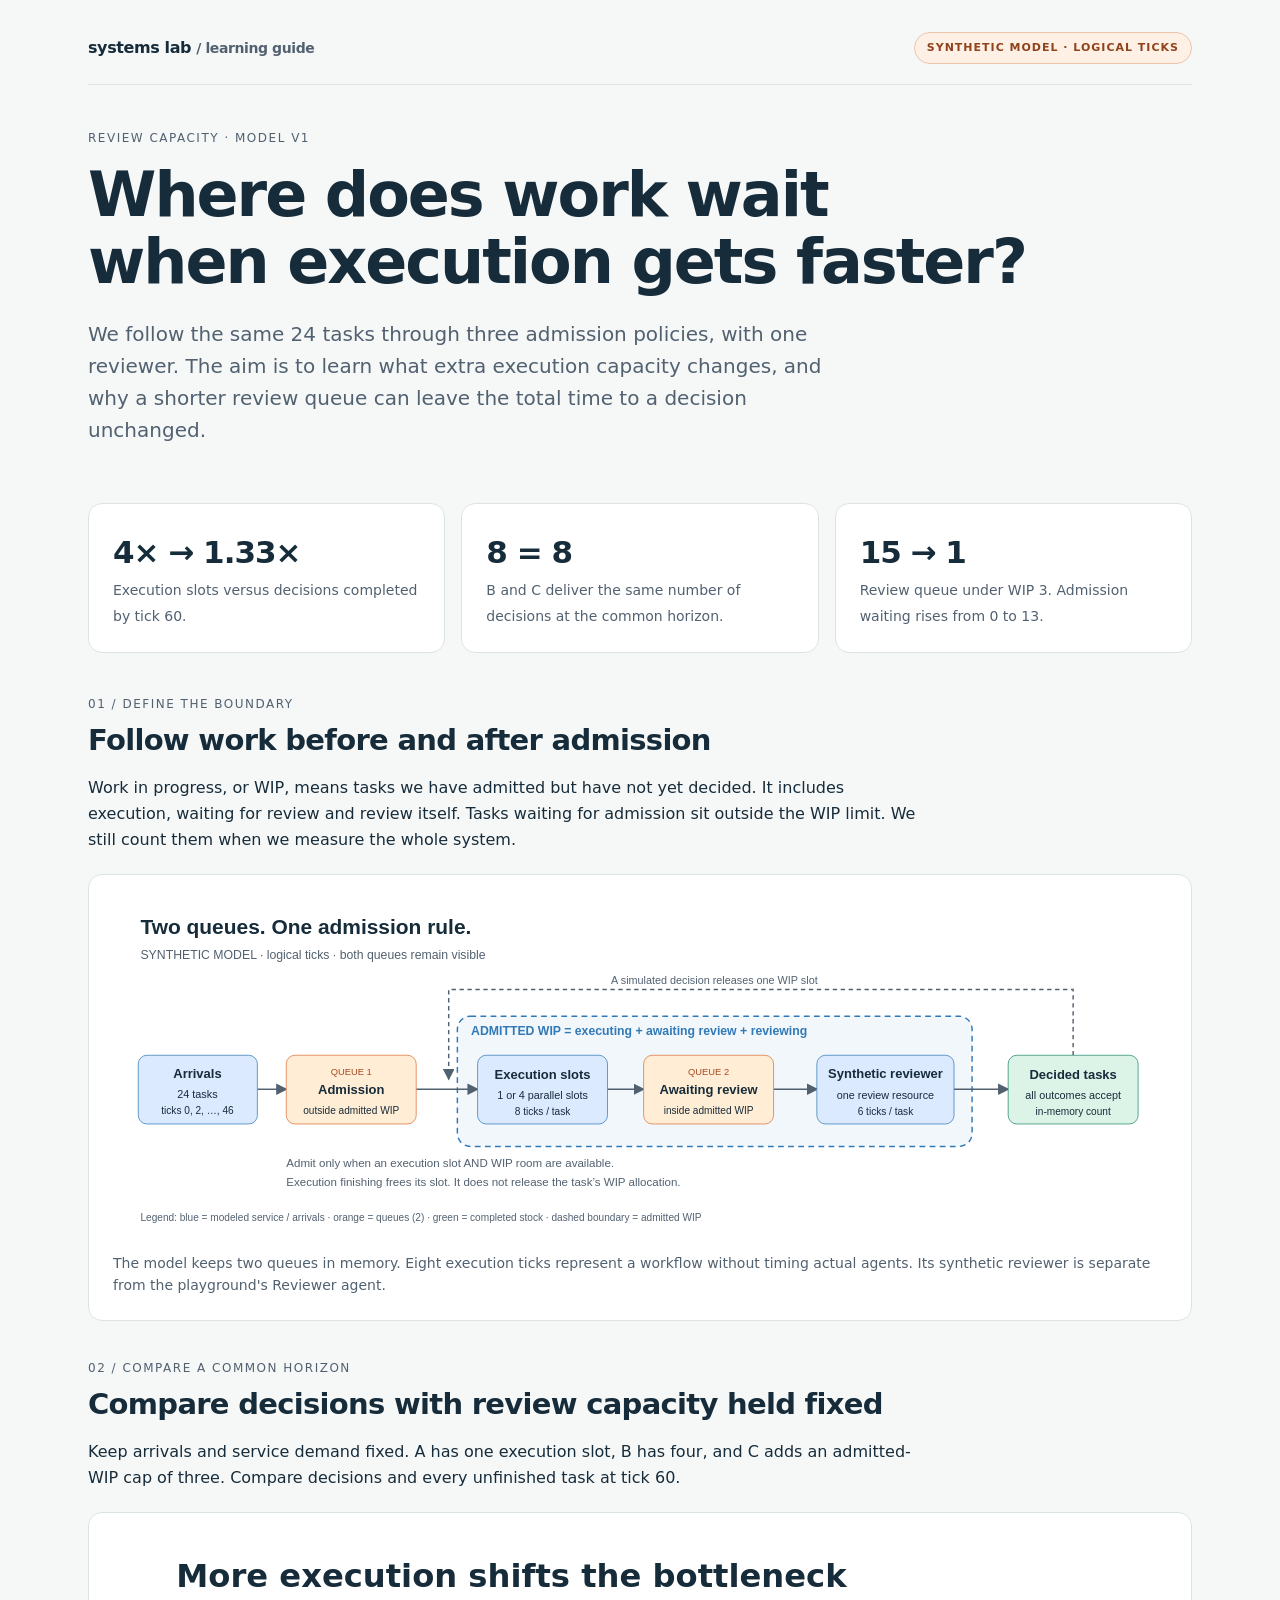
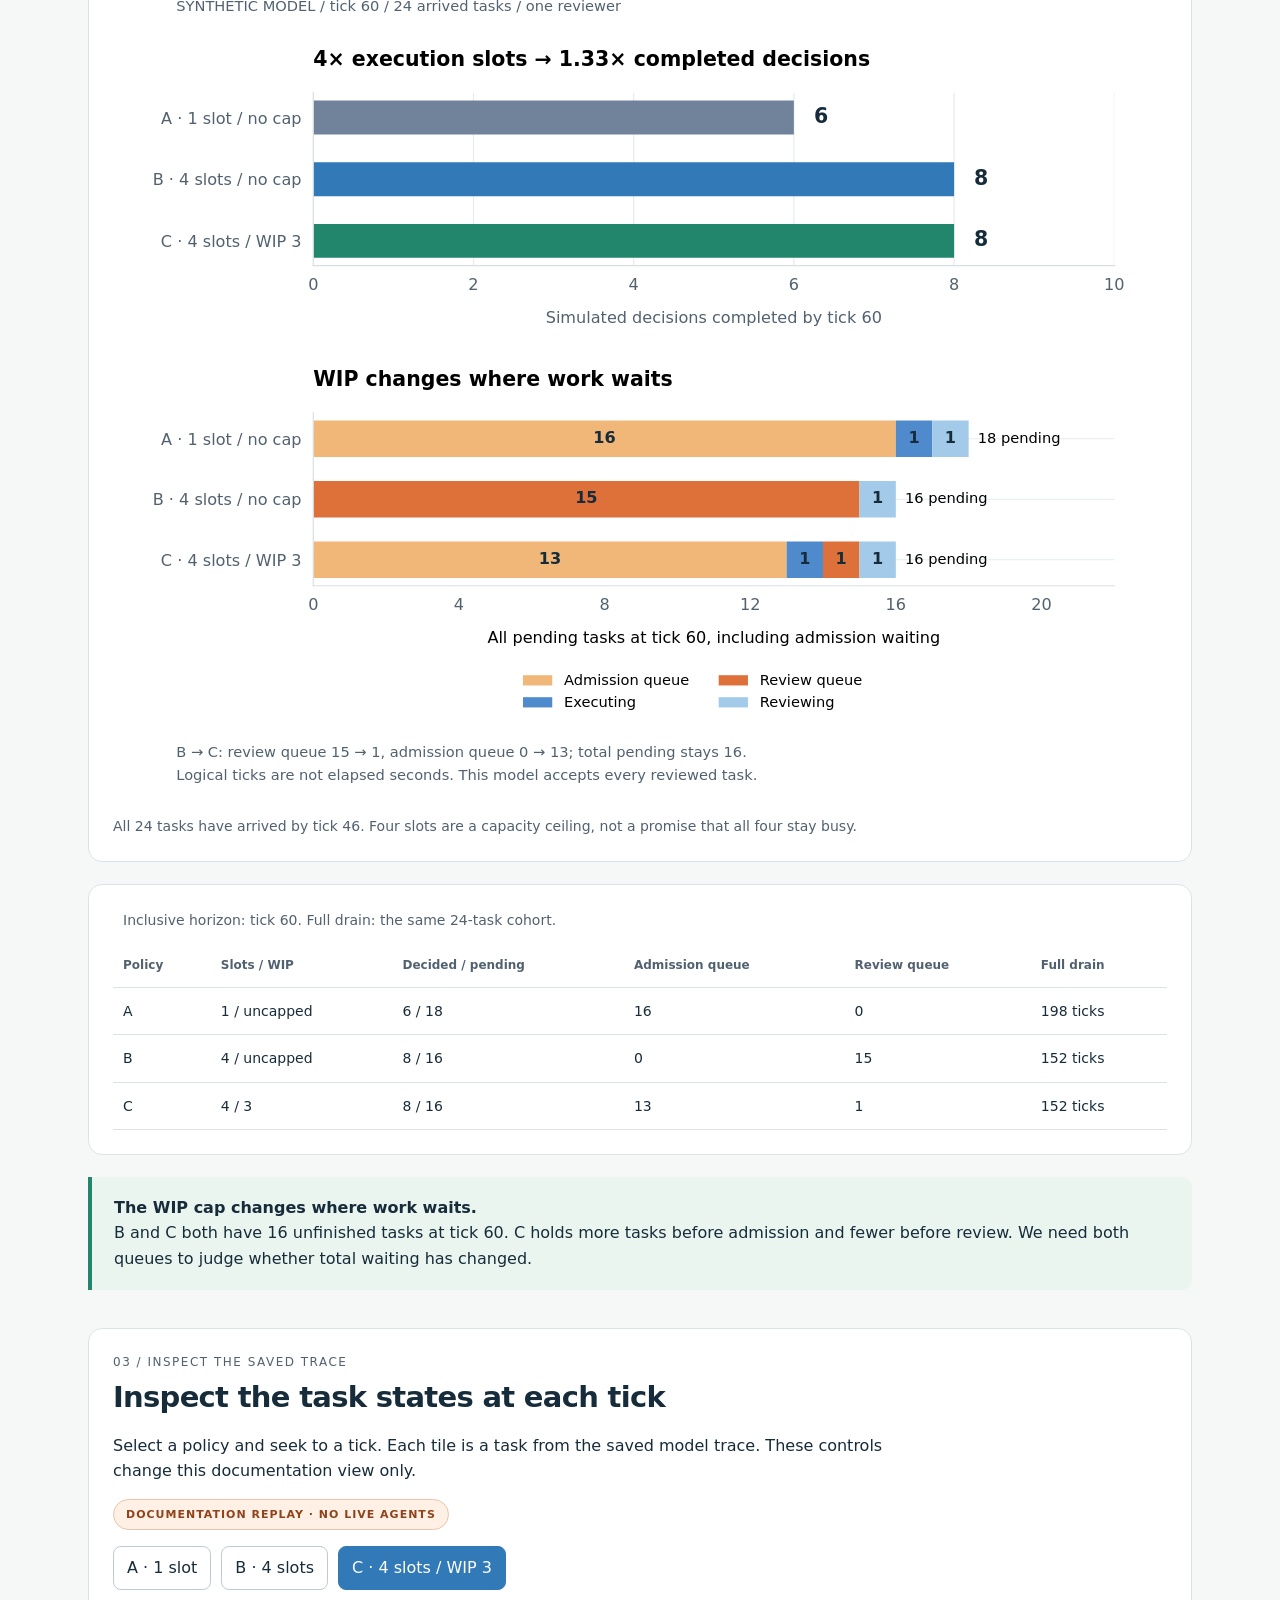
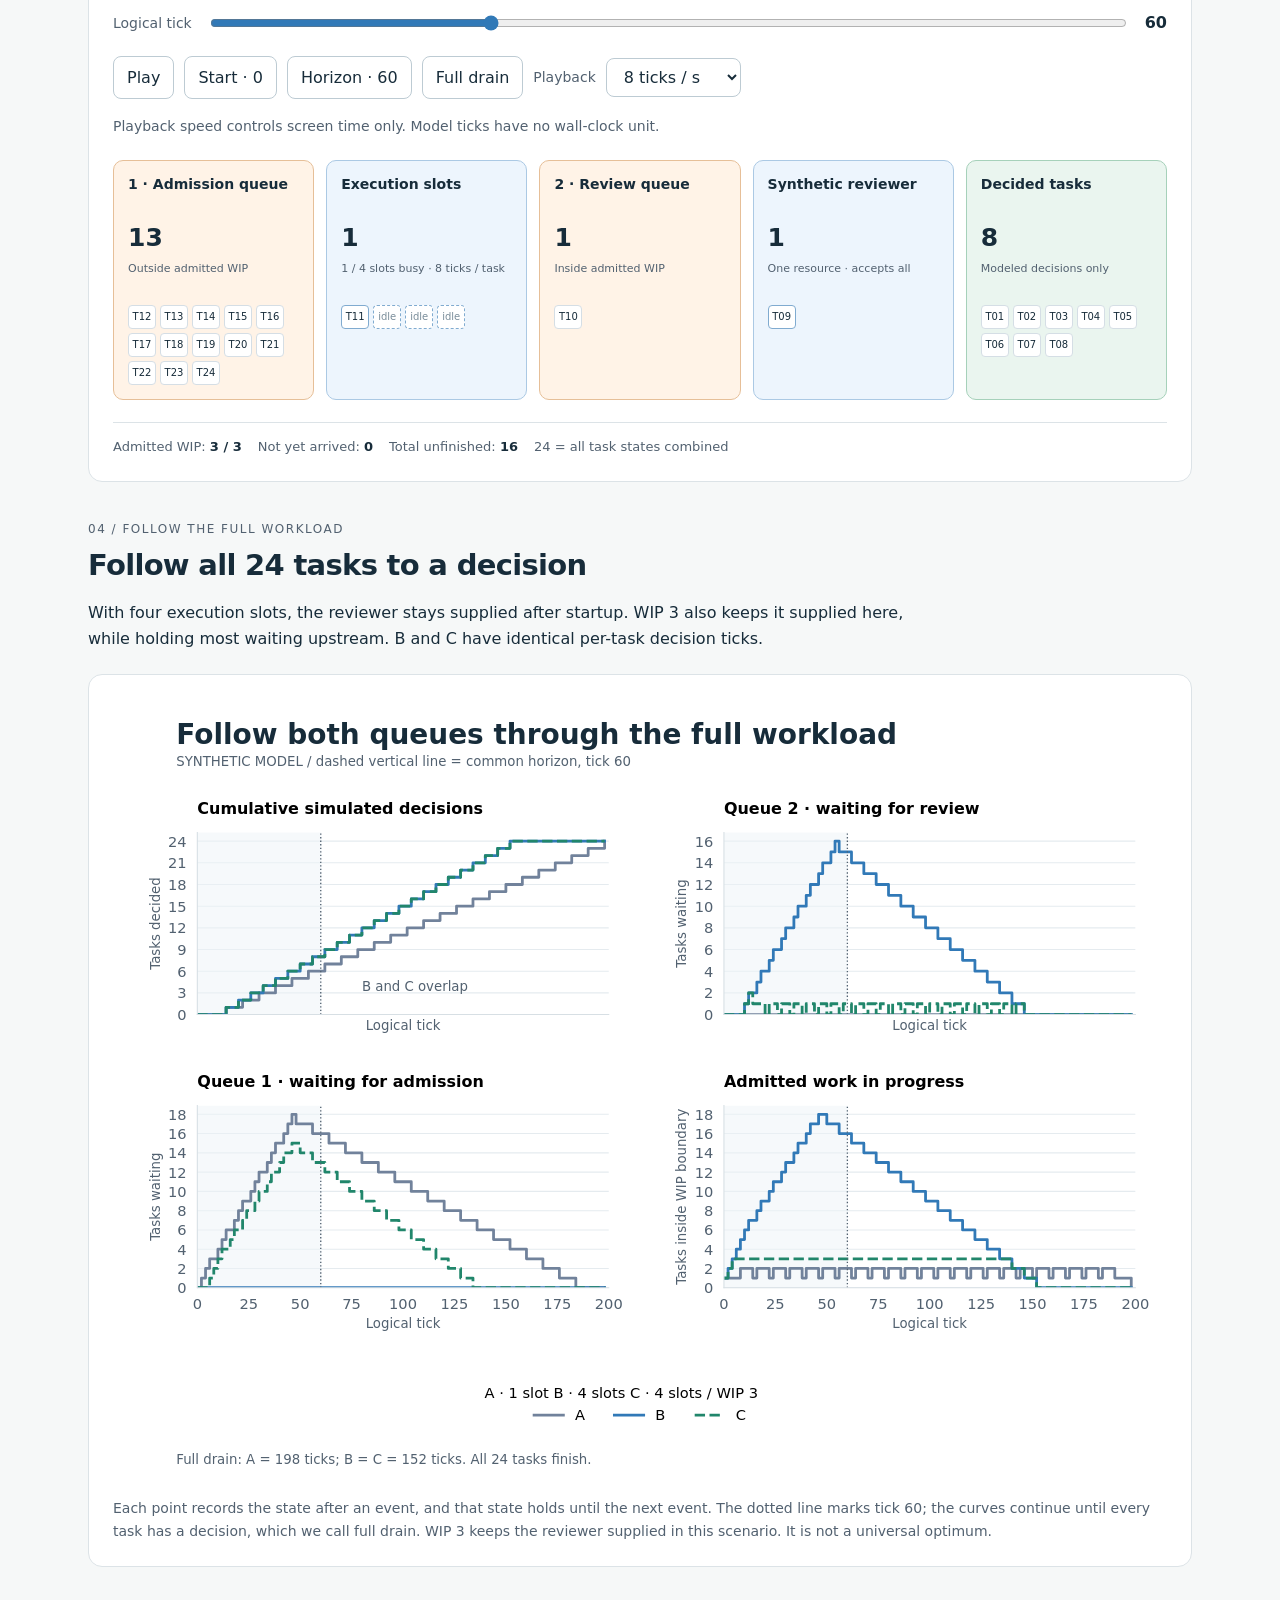
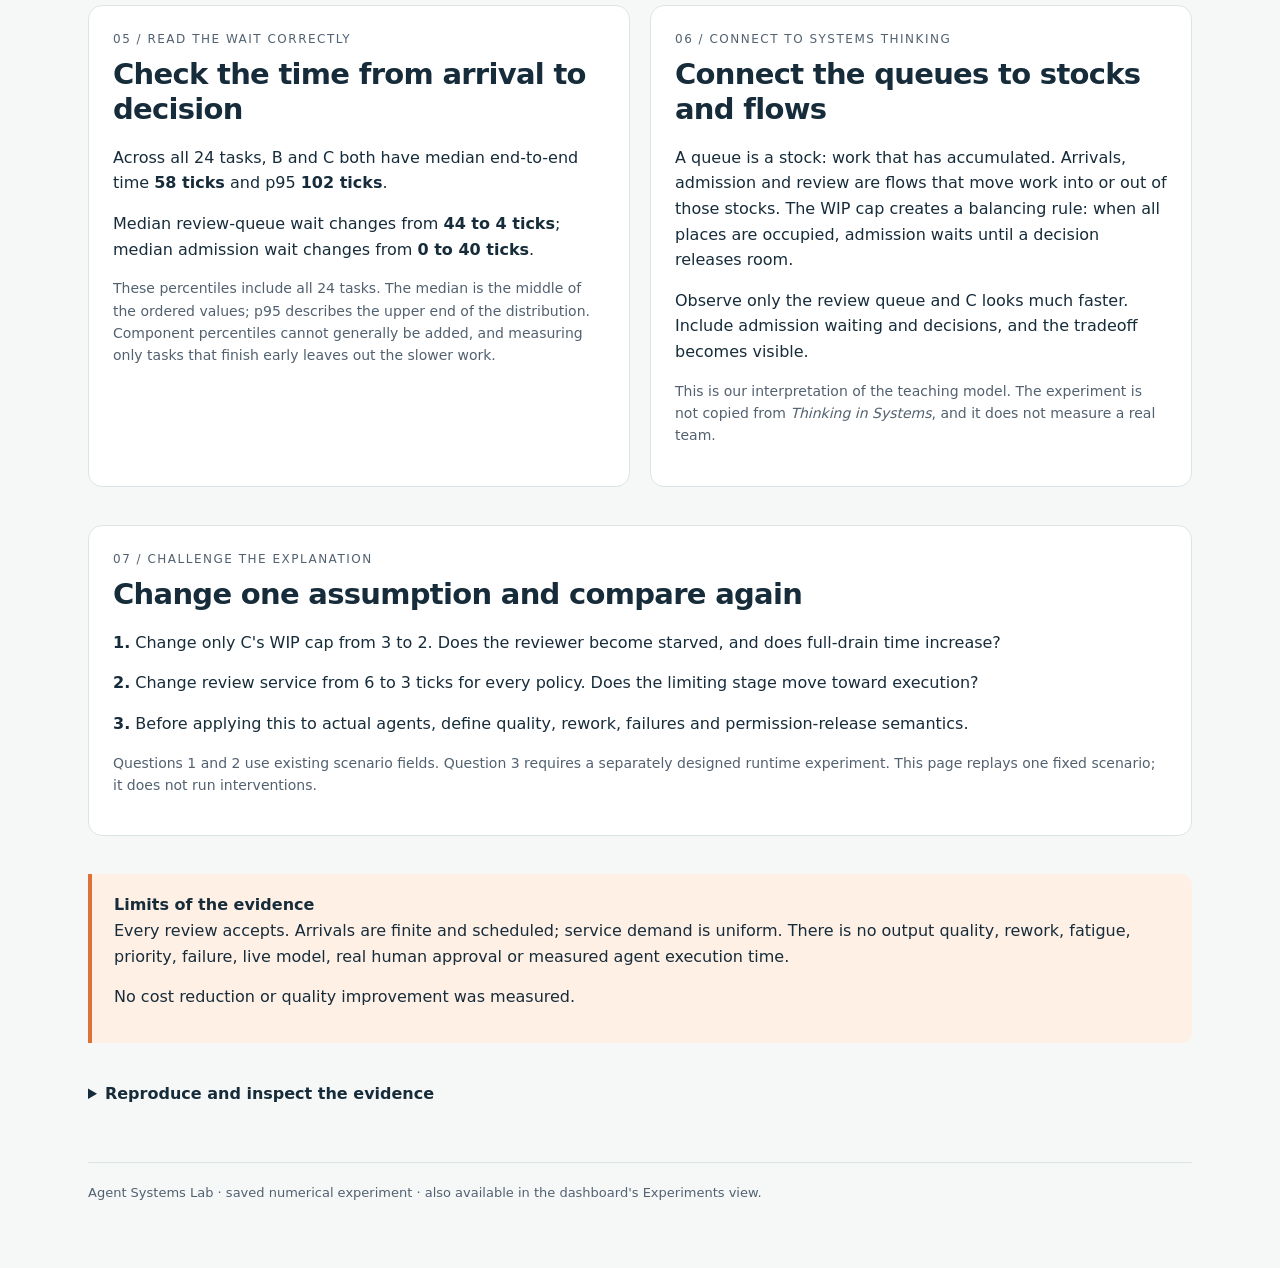
==== commit 3d69fa4b: "doc revision" ====
--- a/docs/graphics/review-capacity/explainer.html
+++ b/docs/graphics/review-capacity/explainer.html
@@ -14,18 +14,18 @@
 </head>
 <body><main>
 <header><span class="brand">systems lab <span class="small">/ learning guide</span></span><span class="badge">SYNTHETIC MODEL · LOGICAL TICKS</span></header>
-<div class="hero"><div class="eyebrow">Review capacity · model v1</div><h1>More execution.<br>Where does the waiting go?</h1><p class="lead">24 tasks, one reviewer, three admission policies. Follow the whole system to see why faster execution and less review waiting do not mean the same thing.</p></div>
+<div class="hero"><div class="eyebrow">Review capacity · model v1</div><h1>Where does work wait<br>when execution gets faster?</h1><p class="lead">We follow the same 24 tasks through three admission policies, with one reviewer. The aim is to learn what extra execution capacity changes, and why a shorter review queue can leave the total time to a decision unchanged.</p></div>
 <div class="facts" aria-label="Key observations"><div class="fact"><strong>4× → 1.33×</strong><small>Execution slots versus decisions completed by tick 60.</small></div><div class="fact"><strong>8 = 8</strong><small>B and C deliver the same number of decisions at the common horizon.</small></div><div class="fact"><strong>15 → 1</strong><small>Review queue under WIP 3. Admission waiting rises from 0 to 13.</small></div></div>
-<section><div class="intro"><div class="eyebrow">01 / Define the boundary</div><h2>Count both queues.</h2><p class="small figure-hint">Scroll figures sideways to inspect their labels on a narrow screen.</p><p>Admitted work in progress includes execution, waiting for review, and review service. Admission waiting sits outside this limit, but stays inside the system we measure.</p></div><figure class="card"><div class="image-window"><img src="[data-uri]" alt="Two queues: admission waiting outside WIP, then execution, review waiting and one synthetic reviewer inside WIP. Decisions release WIP."></div><figcaption>Two in-memory queues. Eight execution ticks abstract a workflow; they do not time actual agents. The synthetic reviewer is separate from the playground's Reviewer agent.</figcaption></figure></section>
-<section><div class="intro"><div class="eyebrow">02 / Compare a common horizon</div><h2>Four slots help. Review becomes the constraint.</h2><p>Keep arrivals and service demand fixed. A has one execution slot, B has four, and C adds an admitted-WIP cap of three. Compare decisions and every unfinished task at tick 60.</p></div><figure class="card"><div class="image-window"><img src="[data-uri]" alt="A completes 6 tasks with 18 pending. B and C complete 8 with 16 pending. B has 15 waiting for review; C has 1 waiting for review and 13 waiting for admission."></div><figcaption>All 24 tasks have arrived by tick 46. Four slots are a capacity ceiling, not a promise that all four stay busy.</figcaption></figure><div class="card scroll"><table><caption>Inclusive horizon: tick 60. Full drain: the same 24-task cohort.</caption><thead><tr><th>Policy</th><th>Slots / WIP</th><th>Decided / pending</th><th>Admission queue</th><th>Review queue</th><th>Full drain</th></tr></thead><tbody id="comparison-table"></tbody></table></div><div class="callout"><strong>The cap contains admitted work; it does not remove demand.</strong><br>B and C both have 16 unfinished tasks at tick 60. A smaller downstream queue is evidence about work placement, not proof of lower total waiting.</div></section>
-<section id="replay-section" class="card"><div class="intro"><div class="eyebrow">03 / Inspect the saved trace</div><h2>Move through logical time.</h2><p>Select a policy and seek to a tick. Each tile is a task from the saved model trace. These controls change this documentation view only.</p></div><span class="badge">DOCUMENTATION REPLAY · NO LIVE AGENTS</span><div id="replay-error" class="error hidden" role="alert"></div><div class="controls" aria-label="Policy selection"><button type="button" data-policy="A" aria-pressed="false">A · 1 slot</button><button type="button" data-policy="B" aria-pressed="false">B · 4 slots</button><button type="button" data-policy="C" aria-pressed="true">C · 4 slots / WIP 3</button></div><div class="tick-line"><label for="tick" class="small">Logical tick</label><input id="tick" type="range" min="0" max="198" step="1" value="60"><output id="tick-value" for="tick">60</output></div><div class="controls"><button id="play" type="button">Play</button><button id="start" type="button">Start · 0</button><button id="horizon" type="button">Horizon · 60</button><button id="drain" type="button">Full drain</button><label for="speed" class="small">Playback</label><select id="speed"><option value="2">2 ticks / s</option><option value="8" selected>8 ticks / s</option><option value="24">24 ticks / s</option></select></div><p id="motion-note" class="small"></p><div class="flow" aria-label="Task states"><div class="stage queue" data-stage="queued"><h3>1 · Admission queue</h3><div class="count"></div><small>Outside admitted WIP</small><div class="tokens"></div></div><div class="stage" data-stage="executing"><h3>Execution slots</h3><div class="count"></div><small id="execution-note"></small><div class="tokens"></div></div><div class="stage queue" data-stage="awaiting_review"><h3>2 · Review queue</h3><div class="count"></div><small>Inside admitted WIP</small><div class="tokens"></div></div><div class="stage" data-stage="reviewing"><h3>Synthetic reviewer</h3><div class="count"></div><small>One resource · accepts all</small><div class="tokens"></div></div><div class="stage done" data-stage="decided"><h3>Decided tasks</h3><div class="count"></div><small>Modeled decisions only</small><div class="tokens"></div></div></div><div class="replay-meta"><span>Admitted WIP: <strong id="wip"></strong></span><span>Not yet arrived: <strong id="not-arrived"></strong></span><span>Total unfinished: <strong id="pending"></strong></span><span id="conservation"></span></div></section>
-<section><div class="intro"><div class="eyebrow">04 / Follow the full workload</div><h2>The work leaves at the review rate.</h2><p>With four execution slots, the reviewer stays supplied after startup. WIP 3 also keeps it supplied here, while holding most waiting upstream. B and C have identical per-task decision ticks.</p></div><figure class="card"><div class="image-window"><img src="[data-uri]" alt="Step charts show decisions, both queues and WIP. B and C have identical decisions and finish by tick 152. A finishes at tick 198."></div><figcaption>Post-transition states hold until the next event. The dotted line marks tick 60; curves continue through full drain. WIP 3 is sufficient for this scenario, not a universal optimum.</figcaption></figure></section>
-<section class="two-col"><article class="card"><div class="eyebrow">05 / Read the wait correctly</div><h2>Same end-to-end time. Different queue.</h2><p>Across all 24 tasks, B and C both have median end-to-end time <strong>58 ticks</strong> and p95 <strong>102 ticks</strong>.</p><p>Median review-queue wait changes from <strong>44 to 4 ticks</strong>; median admission wait changes from <strong>0 to 40 ticks</strong>.</p><p class="small">These are full-cohort percentiles. Do not add component percentiles as a general rule, or treat fast completions as the whole workload.</p></article><article class="card"><div class="eyebrow">06 / Connect to systems thinking</div><h2>A boundary changes what you see.</h2><p>Queues are stocks; arrivals, admission and review are flows. A WIP cap balances admission: occupied capacity blocks intake until a decision releases room.</p><p>Observe only the review queue and C looks much faster. Include admission waiting and decisions, and the tradeoff becomes visible.</p><p class="small">An interpretation of this teaching model, not an experiment copied from <em>Thinking in Systems</em> or a measurement of a real team.</p></article></section>
-<section class="card"><div class="eyebrow">07 / Challenge the explanation</div><h2>Choose the next question.</h2><p><strong>1.</strong> Change only C's WIP cap from 3 to 2. Does the reviewer become starved, and does full-drain time increase?</p><p><strong>2.</strong> Change review service from 6 to 3 ticks for every policy. Does the limiting stage move toward execution?</p><p><strong>3.</strong> Before applying this to actual agents, define quality, rework, failures and permission-release semantics.</p><p class="small">Questions 1 and 2 use existing scenario fields. Question 3 requires a separately designed runtime experiment. This page replays one fixed scenario; it does not run interventions.</p></section>
+<section><div class="intro"><div class="eyebrow">01 / Define the boundary</div><h2>Follow work before and after admission</h2><p class="small figure-hint">Scroll figures sideways to inspect their labels on a narrow screen.</p><p>Work in progress, or WIP, means tasks we have admitted but have not yet decided. It includes execution, waiting for review and review itself. Tasks waiting for admission sit outside the WIP limit. We still count them when we measure the whole system.</p></div><figure class="card"><div class="image-window"><img src="[data-uri]" alt="Two queues: admission waiting outside WIP, then execution, review waiting and one synthetic reviewer inside WIP. Decisions release WIP."></div><figcaption>The model keeps two queues in memory. Eight execution ticks represent a workflow without timing actual agents. Its synthetic reviewer is separate from the playground's Reviewer agent.</figcaption></figure></section>
+<section><div class="intro"><div class="eyebrow">02 / Compare a common horizon</div><h2>Compare decisions with review capacity held fixed</h2><p>Keep arrivals and service demand fixed. A has one execution slot, B has four, and C adds an admitted-WIP cap of three. Compare decisions and every unfinished task at tick 60.</p></div><figure class="card"><div class="image-window"><img src="[data-uri]" alt="A completes 6 tasks with 18 pending. B and C complete 8 with 16 pending. B has 15 waiting for review; C has 1 waiting for review and 13 waiting for admission."></div><figcaption>All 24 tasks have arrived by tick 46. Four slots are a capacity ceiling, not a promise that all four stay busy.</figcaption></figure><div class="card scroll"><table><caption>Inclusive horizon: tick 60. Full drain: the same 24-task cohort.</caption><thead><tr><th>Policy</th><th>Slots / WIP</th><th>Decided / pending</th><th>Admission queue</th><th>Review queue</th><th>Full drain</th></tr></thead><tbody id="comparison-table"></tbody></table></div><div class="callout"><strong>The WIP cap changes where work waits.</strong><br>B and C both have 16 unfinished tasks at tick 60. C holds more tasks before admission and fewer before review. We need both queues to judge whether total waiting has changed.</div></section>
+<section id="replay-section" class="card"><div class="intro"><div class="eyebrow">03 / Inspect the saved trace</div><h2>Inspect the task states at each tick</h2><p>Select a policy and seek to a tick. Each tile is a task from the saved model trace. These controls change this documentation view only.</p></div><span class="badge">DOCUMENTATION REPLAY · NO LIVE AGENTS</span><div id="replay-error" class="error hidden" role="alert"></div><div class="controls" aria-label="Policy selection"><button type="button" data-policy="A" aria-pressed="false">A · 1 slot</button><button type="button" data-policy="B" aria-pressed="false">B · 4 slots</button><button type="button" data-policy="C" aria-pressed="true">C · 4 slots / WIP 3</button></div><div class="tick-line"><label for="tick" class="small">Logical tick</label><input id="tick" type="range" min="0" max="198" step="1" value="60"><output id="tick-value" for="tick">60</output></div><div class="controls"><button id="play" type="button">Play</button><button id="start" type="button">Start · 0</button><button id="horizon" type="button">Horizon · 60</button><button id="drain" type="button">Full drain</button><label for="speed" class="small">Playback</label><select id="speed"><option value="2">2 ticks / s</option><option value="8" selected>8 ticks / s</option><option value="24">24 ticks / s</option></select></div><p id="motion-note" class="small"></p><div class="flow" aria-label="Task states"><div class="stage queue" data-stage="queued"><h3>1 · Admission queue</h3><div class="count"></div><small>Outside admitted WIP</small><div class="tokens"></div></div><div class="stage" data-stage="executing"><h3>Execution slots</h3><div class="count"></div><small id="execution-note"></small><div class="tokens"></div></div><div class="stage queue" data-stage="awaiting_review"><h3>2 · Review queue</h3><div class="count"></div><small>Inside admitted WIP</small><div class="tokens"></div></div><div class="stage" data-stage="reviewing"><h3>Synthetic reviewer</h3><div class="count"></div><small>One resource · accepts all</small><div class="tokens"></div></div><div class="stage done" data-stage="decided"><h3>Decided tasks</h3><div class="count"></div><small>Modeled decisions only</small><div class="tokens"></div></div></div><div class="replay-meta"><span>Admitted WIP: <strong id="wip"></strong></span><span>Not yet arrived: <strong id="not-arrived"></strong></span><span>Total unfinished: <strong id="pending"></strong></span><span id="conservation"></span></div></section>
+<section><div class="intro"><div class="eyebrow">04 / Follow the full workload</div><h2>Follow all 24 tasks to a decision</h2><p>With four execution slots, the reviewer stays supplied after startup. WIP 3 also keeps it supplied here, while holding most waiting upstream. B and C have identical per-task decision ticks.</p></div><figure class="card"><div class="image-window"><img src="[data-uri]" alt="Step charts show decisions, both queues and WIP. B and C have identical decisions and finish by tick 152. A finishes at tick 198."></div><figcaption>Each point records the state after an event, and that state holds until the next event. The dotted line marks tick 60; the curves continue until every task has a decision, which we call full drain. WIP 3 keeps the reviewer supplied in this scenario. It is not a universal optimum.</figcaption></figure></section>
+<section class="two-col"><article class="card"><div class="eyebrow">05 / Read the wait correctly</div><h2>Check the time from arrival to decision</h2><p>Across all 24 tasks, B and C both have median end-to-end time <strong>58 ticks</strong> and p95 <strong>102 ticks</strong>.</p><p>Median review-queue wait changes from <strong>44 to 4 ticks</strong>; median admission wait changes from <strong>0 to 40 ticks</strong>.</p><p class="small">These percentiles include all 24 tasks. The median is the middle of the ordered values; p95 describes the upper end of the distribution. Component percentiles cannot generally be added, and measuring only tasks that finish early leaves out the slower work.</p></article><article class="card"><div class="eyebrow">06 / Connect to systems thinking</div><h2>Connect the queues to stocks and flows</h2><p>A queue is a stock: work that has accumulated. Arrivals, admission and review are flows that move work into or out of those stocks. The WIP cap creates a balancing rule: when all places are occupied, admission waits until a decision releases room.</p><p>Observe only the review queue and C looks much faster. Include admission waiting and decisions, and the tradeoff becomes visible.</p><p class="small">This is our interpretation of the teaching model. The experiment is not copied from <em>Thinking in Systems</em>, and it does not measure a real team.</p></article></section>
+<section class="card"><div class="eyebrow">07 / Challenge the explanation</div><h2>Change one assumption and compare again</h2><p><strong>1.</strong> Change only C's WIP cap from 3 to 2. Does the reviewer become starved, and does full-drain time increase?</p><p><strong>2.</strong> Change review service from 6 to 3 ticks for every policy. Does the limiting stage move toward execution?</p><p><strong>3.</strong> Before applying this to actual agents, define quality, rework, failures and permission-release semantics.</p><p class="small">Questions 1 and 2 use existing scenario fields. Question 3 requires a separately designed runtime experiment. This page replays one fixed scenario; it does not run interventions.</p></section>
 <section class="callout warning"><strong>Limits of the evidence</strong><p>Every review accepts. Arrivals are finite and scheduled; service demand is uniform. There is no output quality, rework, fatigue, priority, failure, live model, real human approval or measured agent execution time.</p><p>No cost reduction or quality improvement was measured.</p></section>
-<details><summary>Reproduce and inspect the evidence</summary><p>A frozen documentation projection of a saved deterministic report. Original attempts remain in ignored <code>.lab/</code>; this page is separate from Activity, the audit journal and OpenTelemetry workflow spans.</p><pre>uv run --locked systems-lab experiment review-capacity \
-  --scenario experiments/review-capacity/scenario.json</pre><p class="small">For identical input, attempt ID and manifest time change; report bytes and SHA-256 do not. A privileged owner can rewrite local files and hashes. This is not WORM storage.</p><p>Scenario SHA-256</p><p id="scenario-hash" class="hash"></p><p>Report SHA-256</p><p id="report-hash" class="hash"></p></details>
-<footer>Agent Systems Lab · frozen numerical learning artifact · the integrated Experiments dashboard remains pending.</footer>
+<details><summary>Reproduce and inspect the evidence</summary><p>This page keeps a fixed copy of the data needed to explain a saved deterministic report. Original attempts remain in ignored <code>.lab/</code>. The replay is separate from Activity, the audit journal and OpenTelemetry workflow spans.</p><pre>uv run --locked systems-lab experiment review-capacity \
+  --scenario experiments/review-capacity/scenario.json</pre><p class="small">With identical input, each attempt gets a new ID and manifest time, while the report bytes and SHA-256 hash stay the same. A privileged owner can rewrite the local files and their hashes. These files are not write-once, read-many (WORM) storage.</p><p>Scenario SHA-256</p><p id="scenario-hash" class="hash"></p><p>Report SHA-256</p><p id="report-hash" class="hash"></p></details>
+<footer>Agent Systems Lab · saved numerical experiment · also available in the dashboard's Experiments view.</footer>
 </main><script type="application/json" id="evidence">{"kind": "frozen_documentation_projection", "model_version": "review-capacity-v1", "provenance": "synthetic_event_time_model", "report_sha256": "a3a9c0396620438fa7c039f5aa9aace98a85cff968ba5004c52e5e25f473e58a", "scenario_sha256": "77c8a82e574cf23eb7bd1babd76332daa1a04926309f34427f638d1f29d3fae3", "inputs": {"arrival_interval": 2, "drain_deadline": 500, "execution_ticks": 8, "model_version": "review-capacity-v1", "observation_horizon": 60, "policies": [{"execution_slots": 1, "name": "A", "wip_limit": null}, {"execution_slots": 4, "name": "B", "wip_limit": null}, {"execution_slots": 4, "name": "C", "wip_limit": 3}], "review_ticks": 6, "task_count": 24}, "policies": [{"drain": {"admission_wait": {"count": 24, "p50": 66, "p95": 132}, "complete": true, "decided": 24, "end_tick": 198, "latency": {"count": 24, "p50": 80, "p95": 146}, "makespan": 198, "pending": 0, "review_wait": {"count": 24, "p50": 0, "p95": 0}}, "execution_slots": 1, "horizon": {"admission_wait": {"count": 6, "p50": 12, "p95": 30}, "decided": 6, "execution_utilization": 1.0, "latency": {"count": 6, "p50": 26, "p95": 44}, "not_arrived": 0, "oldest_pending_age": 48, "pending": 18, "queue_means": {"awaiting_review": 0.0, "queued": 10.533333333333333, "wip": 1.6666666666666667}, "queue_peaks": {"awaiting_review": 0, "queued": 18, "wip": 2}, "review_wait": {"count": 6, "p50": 0, "p95": 0}, "reviewer_utilization": 0.6666666666666666, "throughput": 0.1, "tick": 60}, "name": "A", "samples": [{"arrived": 1, "awaiting_review": 0, "decided": 0, "executing": 1, "queued": 0, "reviewing": 0, "tick": 0, "wip": 1}, {"arrived": 2, "awaiting_review": 0, "decided": 0, "executing": 1, "queued": 1, "reviewing": 0, "tick": 2, "wip": 1}, {"arrived": 3, "awaiting_review": 0, "decided": 0, "executing": 1, "queued": 2, "reviewing": 0, "tick": 4, "wip": 1}, {"arrived": 4, "awaiting_review": 0, "decided": 0, "executing": 1, "queued": 3, "reviewing": 0, "tick": 6, "wip": 1}, {"arrived": 5, "awaiting_review": 0, "decided": 0, "executing": 1, "queued": 3, "reviewing": 1, "tick": 8, "wip": 2}, {"arrived": 6, "awaiting_review": 0, "decided": 0, "executing": 1, "queued": 4, "reviewing": 1, "tick": 10, "wip": 2}, {"arrived": 7, "awaiting_review": 0, "decided": 0, "executing": 1, "queued": 5, "reviewing": 1, "tick": 12, "wip": 2}, {"arrived": 8, "awaiting_review": 0, "decided": 1, "executing": 1, "queued": 6, "reviewing": 0, "tick": 14, "wip": 1}, {"arrived": 9, "awaiting_review": 0, "decided": 1, "executing": 1, "queued": 6, "reviewing": 1, "tick": 16, "wip": 2}, {"arrived": 10, "awaiting_review": 0, "decided": 1, "executing": 1, "queued": 7, "reviewing": 1, "tick": 18, "wip": 2}, {"arrived": 11, "awaiting_review": 0, "decided": 1, "executing": 1, "queued": 8, "reviewing": 1, "tick": 20, "wip": 2}, {"arrived": 12, "awaiting_review": 0, "decided": 2, "executing": 1, "queued": 9, "reviewing": 0, "tick": 22, "wip": 1}, {"arrived": 13, "awaiting_review": 0, "decided": 2, "executing": 1, "queued": 9, "reviewing": 1, "tick": 24, "wip": 2}, {"arrived": 14, "awaiting_review": 0, "decided": 2, "executing": 1, "queued": 10, "reviewing": 1, "tick": 26, "wip": 2}, {"arrived": 15, "awaiting_review": 0, "decided": 2, "executing": 1, "queued": 11, "reviewing": 1, "tick": 28, "wip": 2}, {"arrived": 16, "awaiting_review": 0, "decided": 3, "executing": 1, "queued": 12, "reviewing": 0, "tick": 30, "wip": 1}, {"arrived": 17, "awaiting_review": 0, "decided": 3, "executing": 1, "queued": 12, "reviewing": 1, "tick": 32, "wip": 2}, {"arrived": 18, "awaiting_review": 0, "decided": 3, "executing": 1, "queued": 13, "reviewing": 1, "tick": 34, "wip": 2}, {"arrived": 19, "awaiting_review": 0, "decided": 3, "executing": 1, "queued": 14, "reviewing": 1, "tick": 36, "wip": 2}, {"arrived": 20, "awaiting_review": 0, "decided": 4, "executing": 1, "queued": 15, "reviewing": 0, "tick": 38, "wip": 1}, {"arrived": 21, "awaiting_review": 0, "decided": 4, "executing": 1, "queued": 15, "reviewing": 1, "tick": 40, "wip": 2}, {"arrived": 22, "awaiting_review": 0, "decided": 4, "executing": 1, "queued": 16, "reviewing": 1, "tick": 42, "wip": 2}, {"arrived": 23, "awaiting_review": 0, "decided": 4, "executing": 1, "queued": 17, "reviewing": 1, "tick": 44, "wip": 2}, {"arrived": 24, "awaiting_review": 0, "decided": 5, "executing": 1, "queued": 18, "reviewing": 0, "tick": 46, "wip": 1}, {"arrived": 24, "awaiting_review": 0, "decided": 5, "executing": 1, "queued": 17, "reviewing": 1, "tick": 48, "wip": 2}, {"arrived": 24, "awaiting_review": 0, "decided": 6, "executing": 1, "queued": 17, "reviewing": 0, "tick": 54, "wip": 1}, {"arrived": 24, "awaiting_review": 0, "decided": 6, "executing": 1, "queued": 16, "reviewing": 1, "tick": 56, "wip": 2}, {"arrived": 24, "awaiting_review": 0, "decided": 6, "executing": 1, "queued": 16, "reviewing": 1, "tick": 60, "wip": 2}, {"arrived": 24, "awaiting_review": 0, "decided": 7, "executing": 1, "queued": 16, "reviewing": 0, "tick": 62, "wip": 1}, {"arrived": 24, "awaiting_review": 0, "decided": 7, "executing": 1, "queued": 15, "reviewing": 1, "tick": 64, "wip": 2}, {"arrived": 24, "awaiting_review": 0, "decided": 8, "executing": 1, "queued": 15, "reviewing": 0, "tick": 70, "wip": 1}, {"arrived": 24, "awaiting_review": 0, "decided": 8, "executing": 1, "queued": 14, "reviewing": 1, "tick": 72, "wip": 2}, {"arrived": 24, "awaiting_review": 0, "decided": 9, "executing": 1, "queued": 14, "reviewing": 0, "tick": 78, "wip": 1}, {"arrived": 24, "awaiting_review": 0, "decided": 9, "executing": 1, "queued": 13, "reviewing": 1, "tick": 80, "wip": 2}, {"arrived": 24, "awaiting_review": 0, "decided": 10, "executing": 1, "queued": 13, "reviewing": 0, "tick": 86, "wip": 1}, {"arrived": 24, "awaiting_review": 0, "decided": 10, "executing": 1, "queued": 12, "reviewing": 1, "tick": 88, "wip": 2}, {"arrived": 24, "awaiting_review": 0, "decided": 11, "executing": 1, "queued": 12, "reviewing": 0, "tick": 94, "wip": 1}, {"arrived": 24, "awaiting_review": 0, "decided": 11, "executing": 1, "queued": 11, "reviewing": 1, "tick": 96, "wip": 2}, {"arrived": 24, "awaiting_review": 0, "decided": 12, "executing": 1, "queued": 11, "reviewing": 0, "tick": 102, "wip": 1}, {"arrived": 24, "awaiting_review": 0, "decided": 12, "executing": 1, "queued": 10, "reviewing": 1, "tick": 104, "wip": 2}, {"arrived": 24, "awaiting_review": 0, "decided": 13, "executing": 1, "queued": 10, "reviewing": 0, "tick": 110, "wip": 1}, {"arrived": 24, "awaiting_review": 0, "decided": 13, "executing": 1, "queued": 9, "reviewing": 1, "tick": 112, "wip": 2}, {"arrived": 24, "awaiting_review": 0, "decided": 14, "executing": 1, "queued": 9, "reviewing": 0, "tick": 118, "wip": 1}, {"arrived": 24, "awaiting_review": 0, "decided": 14, "executing": 1, "queued": 8, "reviewing": 1, "tick": 120, "wip": 2}, {"arrived": 24, "awaiting_review": 0, "decided": 15, "executing": 1, "queued": 8, "reviewing": 0, "tick": 126, "wip": 1}, {"arrived": 24, "awaiting_review": 0, "decided": 15, "executing": 1, "queued": 7, "reviewing": 1, "tick": 128, "wip": 2}, {"arrived": 24, "awaiting_review": 0, "decided": 16, "executing": 1, "queued": 7, "reviewing": 0, "tick": 134, "wip": 1}, {"arrived": 24, "awaiting_review": 0, "decided": 16, "executing": 1, "queued": 6, "reviewing": 1, "tick": 136, "wip": 2}, {"arrived": 24, "awaiting_review": 0, "decided": 17, "executing": 1, "queued": 6, "reviewing": 0, "tick": 142, "wip": 1}, {"arrived": 24, "awaiting_review": 0, "decided": 17, "executing": 1, "queued": 5, "reviewing": 1, "tick": 144, "wip": 2}, {"arrived": 24, "awaiting_review": 0, "decided": 18, "executing": 1, "queued": 5, "reviewing": 0, "tick": 150, "wip": 1}, {"arrived": 24, "awaiting_review": 0, "decided": 18, "executing": 1, "queued": 4, "reviewing": 1, "tick": 152, "wip": 2}, {"arrived": 24, "awaiting_review": 0, "decided": 19, "executing": 1, "queued": 4, "reviewing": 0, "tick": 158, "wip": 1}, {"arrived": 24, "awaiting_review": 0, "decided": 19, "executing": 1, "queued": 3, "reviewing": 1, "tick": 160, "wip": 2}, {"arrived": 24, "awaiting_review": 0, "decided": 20, "executing": 1, "queued": 3, "reviewing": 0, "tick": 166, "wip": 1}, {"arrived": 24, "awaiting_review": 0, "decided": 20, "executing": 1, "queued": 2, "reviewing": 1, "tick": 168, "wip": 2}, {"arrived": 24, "awaiting_review": 0, "decided": 21, "executing": 1, "queued": 2, "reviewing": 0, "tick": 174, "wip": 1}, {"arrived": 24, "awaiting_review": 0, "decided": 21, "executing": 1, "queued": 1, "reviewing": 1, "tick": 176, "wip": 2}, {"arrived": 24, "awaiting_review": 0, "decided": 22, "executing": 1, "queued": 1, "reviewing": 0, "tick": 182, "wip": 1}, {"arrived": 24, "awaiting_review": 0, "decided": 22, "executing": 1, "queued": 0, "reviewing": 1, "tick": 184, "wip": 2}, {"arrived": 24, "awaiting_review": 0, "decided": 23, "executing": 1, "queued": 0, "reviewing": 0, "tick": 190, "wip": 1}, {"arrived": 24, "awaiting_review": 0, "decided": 23, "executing": 0, "queued": 0, "reviewing": 1, "tick": 192, "wip": 1}, {"arrived": 24, "awaiting_review": 0, "decided": 24, "executing": 0, "queued": 0, "reviewing": 0, "tick": 198, "wip": 0}], "tasks": [{"admission_tick": 0, "arrival_tick": 0, "decision_tick": 14, "ready_tick": 8, "review_start_tick": 8, "task_id": 0}, {"admission_tick": 8, "arrival_tick": 2, "decision_tick": 22, "ready_tick": 16, "review_start_tick": 16, "task_id": 1}, {"admission_tick": 16, "arrival_tick": 4, "decision_tick": 30, "ready_tick": 24, "review_start_tick": 24, "task_id": 2}, {"admission_tick": 24, "arrival_tick": 6, "decision_tick": 38, "ready_tick": 32, "review_start_tick": 32, "task_id": 3}, {"admission_tick": 32, "arrival_tick": 8, "decision_tick": 46, "ready_tick": 40, "review_start_tick": 40, "task_id": 4}, {"admission_tick": 40, "arrival_tick": 10, "decision_tick": 54, "ready_tick": 48, "review_start_tick": 48, "task_id": 5}, {"admission_tick": 48, "arrival_tick": 12, "decision_tick": 62, "ready_tick": 56, "review_start_tick": 56, "task_id": 6}, {"admission_tick": 56, "arrival_tick": 14, "decision_tick": 70, "ready_tick": 64, "review_start_tick": 64, "task_id": 7}, {"admission_tick": 64, "arrival_tick": 16, "decision_tick": 78, "ready_tick": 72, "review_start_tick": 72, "task_id": 8}, {"admission_tick": 72, "arrival_tick": 18, "decision_tick": 86, "ready_tick": 80, "review_start_tick": 80, "task_id": 9}, {"admission_tick": 80, "arrival_tick": 20, "decision_tick": 94, "ready_tick": 88, "review_start_tick": 88, "task_id": 10}, {"admission_tick": 88, "arrival_tick": 22, "decision_tick": 102, "ready_tick": 96, "review_start_tick": 96, "task_id": 11}, {"admission_tick": 96, "arrival_tick": 24, "decision_tick": 110, "ready_tick": 104, "review_start_tick": 104, "task_id": 12}, {"admission_tick": 104, "arrival_tick": 26, "decision_tick": 118, "ready_tick": 112, "review_start_tick": 112, "task_id": 13}, {"admission_tick": 112, "arrival_tick": 28, "decision_tick": 126, "ready_tick": 120, "review_start_tick": 120, "task_id": 14}, {"admission_tick": 120, "arrival_tick": 30, "decision_tick": 134, "ready_tick": 128, "review_start_tick": 128, "task_id": 15}, {"admission_tick": 128, "arrival_tick": 32, "decision_tick": 142, "ready_tick": 136, "review_start_tick": 136, "task_id": 16}, {"admission_tick": 136, "arrival_tick": 34, "decision_tick": 150, "ready_tick": 144, "review_start_tick": 144, "task_id": 17}, {"admission_tick": 144, "arrival_tick": 36, "decision_tick": 158, "ready_tick": 152, "review_start_tick": 152, "task_id": 18}, {"admission_tick": 152, "arrival_tick": 38, "decision_tick": 166, "ready_tick": 160, "review_start_tick": 160, "task_id": 19}, {"admission_tick": 160, "arrival_tick": 40, "decision_tick": 174, "ready_tick": 168, "review_start_tick": 168, "task_id": 20}, {"admission_tick": 168, "arrival_tick": 42, "decision_tick": 182, "ready_tick": 176, "review_start_tick": 176, "task_id": 21}, {"admission_tick": 176, "arrival_tick": 44, "decision_tick": 190, "ready_tick": 184, "review_start_tick": 184, "task_id": 22}, {"admission_tick": 184, "arrival_tick": 46, "decision_tick": 198, "ready_tick": 192, "review_start_tick": 192, "task_id": 23}], "wip_limit": null}, {"drain": {"admission_wait": {"count": 24, "p50": 0, "p95": 0}, "complete": true, "decided": 24, "end_tick": 152, "latency": {"count": 24, "p50": 58, "p95": 102}, "makespan": 152, "pending": 0, "review_wait": {"count": 24, "p50": 44, "p95": 88}}, "execution_slots": 4, "horizon": {"admission_wait": {"count": 8, "p50": 0, "p95": 0}, "decided": 8, "execution_utilization": 0.8, "latency": {"count": 8, "p50": 26, "p95": 42}, "not_arrived": 0, "oldest_pending_age": 44, "pending": 16, "queue_means": {"awaiting_review": 7.4, "queued": 0.0, "wip": 11.466666666666667}, "queue_peaks": {"awaiting_review": 16, "queued": 0, "wip": 18}, "review_wait": {"count": 8, "p50": 12, "p95": 28}, "reviewer_utilization": 0.8666666666666667, "throughput": 0.13333333333333333, "tick": 60}, "name": "B", "samples": [{"arrived": 1, "awaiting_review": 0, "decided": 0, "executing": 1, "queued": 0, "reviewing": 0, "tick": 0, "wip": 1}, {"arrived": 2, "awaiting_review": 0, "decided": 0, "executing": 2, "queued": 0, "reviewing": 0, "tick": 2, "wip": 2}, {"arrived": 3, "awaiting_review": 0, "decided": 0, "executing": 3, "queued": 0, "reviewing": 0, "tick": 4, "wip": 3}, {"arrived": 4, "awaiting_review": 0, "decided": 0, "executing": 4, "queued": 0, "reviewing": 0, "tick": 6, "wip": 4}, {"arrived": 5, "awaiting_review": 0, "decided": 0, "executing": 4, "queued": 0, "reviewing": 1, "tick": 8, "wip": 5}, {"arrived": 6, "awaiting_review": 1, "decided": 0, "executing": 4, "queued": 0, "reviewing": 1, "tick": 10, "wip": 6}, {"arrived": 7, "awaiting_review": 2, "decided": 0, "executing": 4, "queued": 0, "reviewing": 1, "tick": 12, "wip": 7}, {"arrived": 8, "awaiting_review": 2, "decided": 1, "executing": 4, "queued": 0, "reviewing": 1, "tick": 14, "wip": 7}, {"arrived": 9, "awaiting_review": 3, "decided": 1, "executing": 4, "queued": 0, "reviewing": 1, "tick": 16, "wip": 8}, {"arrived": 10, "awaiting_review": 4, "decided": 1, "executing": 4, "queued": 0, "reviewing": 1, "tick": 18, "wip": 9}, {"arrived": 11, "awaiting_review": 4, "decided": 2, "executing": 4, "queued": 0, "reviewing": 1, "tick": 20, "wip": 9}, {"arrived": 12, "awaiting_review": 5, "decided": 2, "executing": 4, "queued": 0, "reviewing": 1, "tick": 22, "wip": 10}, {"arrived": 13, "awaiting_review": 6, "decided": 2, "executing": 4, "queued": 0, "reviewing": 1, "tick": 24, "wip": 11}, {"arrived": 14, "awaiting_review": 6, "decided": 3, "executing": 4, "queued": 0, "reviewing": 1, "tick": 26, "wip": 11}, {"arrived": 15, "awaiting_review": 7, "decided": 3, "executing": 4, "queued": 0, "reviewing": 1, "tick": 28, "wip": 12}, {"arrived": 16, "awaiting_review": 8, "decided": 3, "executing": 4, "queued": 0, "reviewing": 1, "tick": 30, "wip": 13}, {"arrived": 17, "awaiting_review": 8, "decided": 4, "executing": 4, "queued": 0, "reviewing": 1, "tick": 32, "wip": 13}, {"arrived": 18, "awaiting_review": 9, "decided": 4, "executing": 4, "queued": 0, "reviewing": 1, "tick": 34, "wip": 14}, {"arrived": 19, "awaiting_review": 10, "decided": 4, "executing": 4, "queued": 0, "reviewing": 1, "tick": 36, "wip": 15}, {"arrived": 20, "awaiting_review": 10, "decided": 5, "executing": 4, "queued": 0, "reviewing": 1, "tick": 38, "wip": 15}, {"arrived": 21, "awaiting_review": 11, "decided": 5, "executing": 4, "queued": 0, "reviewing": 1, "tick": 40, "wip": 16}, {"arrived": 22, "awaiting_review": 12, "decided": 5, "executing": 4, "queued": 0, "reviewing": 1, "tick": 42, "wip": 17}, {"arrived": 23, "awaiting_review": 12, "decided": 6, "executing": 4, "queued": 0, "reviewing": 1, "tick": 44, "wip": 17}, {"arrived": 24, "awaiting_review": 13, "decided": 6, "executing": 4, "queued": 0, "reviewing": 1, "tick": 46, "wip": 18}, {"arrived": 24, "awaiting_review": 14, "decided": 6, "executing": 3, "queued": 0, "reviewing": 1, "tick": 48, "wip": 18}, {"arrived": 24, "awaiting_review": 14, "decided": 7, "executing": 2, "queued": 0, "reviewing": 1, "tick": 50, "wip": 17}, {"arrived": 24, "awaiting_review": 15, "decided": 7, "executing": 1, "queued": 0, "reviewing": 1, "tick": 52, "wip": 17}, {"arrived": 24, "awaiting_review": 16, "decided": 7, "executing": 0, "queued": 0, "reviewing": 1, "tick": 54, "wip": 17}, {"arrived": 24, "awaiting_review": 15, "decided": 8, "executing": 0, "queued": 0, "reviewing": 1, "tick": 56, "wip": 16}, {"arrived": 24, "awaiting_review": 15, "decided": 8, "executing": 0, "queued": 0, "reviewing": 1, "tick": 60, "wip": 16}, {"arrived": 24, "awaiting_review": 14, "decided": 9, "executing": 0, "queued": 0, "reviewing": 1, "tick": 62, "wip": 15}, {"arrived": 24, "awaiting_review": 13, "decided": 10, "executing": 0, "queued": 0, "reviewing": 1, "tick": 68, "wip": 14}, {"arrived": 24, "awaiting_review": 12, "decided": 11, "executing": 0, "queued": 0, "reviewing": 1, "tick": 74, "wip": 13}, {"arrived": 24, "awaiting_review": 11, "decided": 12, "executing": 0, "queued": 0, "reviewing": 1, "tick": 80, "wip": 12}, {"arrived": 24, "awaiting_review": 10, "decided": 13, "executing": 0, "queued": 0, "reviewing": 1, "tick": 86, "wip": 11}, {"arrived": 24, "awaiting_review": 9, "decided": 14, "executing": 0, "queued": 0, "reviewing": 1, "tick": 92, "wip": 10}, {"arrived": 24, "awaiting_review": 8, "decided": 15, "executing": 0, "queued": 0, "reviewing": 1, "tick": 98, "wip": 9}, {"arrived": 24, "awaiting_review": 7, "decided": 16, "executing": 0, "queued": 0, "reviewing": 1, "tick": 104, "wip": 8}, {"arrived": 24, "awaiting_review": 6, "decided": 17, "executing": 0, "queued": 0, "reviewing": 1, "tick": 110, "wip": 7}, {"arrived": 24, "awaiting_review": 5, "decided": 18, "executing": 0, "queued": 0, "reviewing": 1, "tick": 116, "wip": 6}, {"arrived": 24, "awaiting_review": 4, "decided": 19, "executing": 0, "queued": 0, "reviewing": 1, "tick": 122, "wip": 5}, {"arrived": 24, "awaiting_review": 3, "decided": 20, "executing": 0, "queued": 0, "reviewing": 1, "tick": 128, "wip": 4}, {"arrived": 24, "awaiting_review": 2, "decided": 21, "executing": 0, "queued": 0, "reviewing": 1, "tick": 134, "wip": 3}, {"arrived": 24, "awaiting_review": 1, "decided": 22, "executing": 0, "queued": 0, "reviewing": 1, "tick": 140, "wip": 2}, {"arrived": 24, "awaiting_review": 0, "decided": 23, "executing": 0, "queued": 0, "reviewing": 1, "tick": 146, "wip": 1}, {"arrived": 24, "awaiting_review": 0, "decided": 24, "executing": 0, "queued": 0, "reviewing": 0, "tick": 152, "wip": 0}], "tasks": [{"admission_tick": 0, "arrival_tick": 0, "decision_tick": 14, "ready_tick": 8, "review_start_tick": 8, "task_id": 0}, {"admission_tick": 2, "arrival_tick": 2, "decision_tick": 20, "ready_tick": 10, "review_start_tick": 14, "task_id": 1}, {"admission_tick": 4, "arrival_tick": 4, "decision_tick": 26, "ready_tick": 12, "review_start_tick": 20, "task_id": 2}, {"admission_tick": 6, "arrival_tick": 6, "decision_tick": 32, "ready_tick": 14, "review_start_tick": 26, "task_id": 3}, {"admission_tick": 8, "arrival_tick": 8, "decision_tick": 38, "ready_tick": 16, "review_start_tick": 32, "task_id": 4}, {"admission_tick": 10, "arrival_tick": 10, "decision_tick": 44, "ready_tick": 18, "review_start_tick": 38, "task_id": 5}, {"admission_tick": 12, "arrival_tick": 12, "decision_tick": 50, "ready_tick": 20, "review_start_tick": 44, "task_id": 6}, {"admission_tick": 14, "arrival_tick": 14, "decision_tick": 56, "ready_tick": 22, "review_start_tick": 50, "task_id": 7}, {"admission_tick": 16, "arrival_tick": 16, "decision_tick": 62, "ready_tick": 24, "review_start_tick": 56, "task_id": 8}, {"admission_tick": 18, "arrival_tick": 18, "decision_tick": 68, "ready_tick": 26, "review_start_tick": 62, "task_id": 9}, {"admission_tick": 20, "arrival_tick": 20, "decision_tick": 74, "ready_tick": 28, "review_start_tick": 68, "task_id": 10}, {"admission_tick": 22, "arrival_tick": 22, "decision_tick": 80, "ready_tick": 30, "review_start_tick": 74, "task_id": 11}, {"admission_tick": 24, "arrival_tick": 24, "decision_tick": 86, "ready_tick": 32, "review_start_tick": 80, "task_id": 12}, {"admission_tick": 26, "arrival_tick": 26, "decision_tick": 92, "ready_tick": 34, "review_start_tick": 86, "task_id": 13}, {"admission_tick": 28, "arrival_tick": 28, "decision_tick": 98, "ready_tick": 36, "review_start_tick": 92, "task_id": 14}, {"admission_tick": 30, "arrival_tick": 30, "decision_tick": 104, "ready_tick": 38, "review_start_tick": 98, "task_id": 15}, {"admission_tick": 32, "arrival_tick": 32, "decision_tick": 110, "ready_tick": 40, "review_start_tick": 104, "task_id": 16}, {"admission_tick": 34, "arrival_tick": 34, "decision_tick": 116, "ready_tick": 42, "review_start_tick": 110, "task_id": 17}, {"admission_tick": 36, "arrival_tick": 36, "decision_tick": 122, "ready_tick": 44, "review_start_tick": 116, "task_id": 18}, {"admission_tick": 38, "arrival_tick": 38, "decision_tick": 128, "ready_tick": 46, "review_start_tick": 122, "task_id": 19}, {"admission_tick": 40, "arrival_tick": 40, "decision_tick": 134, "ready_tick": 48, "review_start_tick": 128, "task_id": 20}, {"admission_tick": 42, "arrival_tick": 42, "decision_tick": 140, "ready_tick": 50, "review_start_tick": 134, "task_id": 21}, {"admission_tick": 44, "arrival_tick": 44, "decision_tick": 146, "ready_tick": 52, "review_start_tick": 140, "task_id": 22}, {"admission_tick": 46, "arrival_tick": 46, "decision_tick": 152, "ready_tick": 54, "review_start_tick": 146, "task_id": 23}], "wip_limit": null}, {"drain": {"admission_wait": {"count": 24, "p50": 40, "p95": 84}, "complete": true, "decided": 24, "end_tick": 152, "latency": {"count": 24, "p50": 58, "p95": 102}, "makespan": 152, "pending": 0, "review_wait": {"count": 24, "p50": 4, "p95": 4}}, "execution_slots": 4, "horizon": {"admission_wait": {"count": 8, "p50": 8, "p95": 24}, "decided": 8, "execution_utilization": 0.35, "latency": {"count": 8, "p50": 26, "p95": 42}, "not_arrived": 0, "oldest_pending_age": 44, "pending": 16, "queue_means": {"awaiting_review": 0.6333333333333333, "queued": 8.566666666666666, "wip": 2.9}, "queue_peaks": {"awaiting_review": 2, "queued": 15, "wip": 3}, "review_wait": {"count": 8, "p50": 4, "p95": 8}, "reviewer_utilization": 0.8666666666666667, "throughput": 0.13333333333333333, "tick": 60}, "name": "C", "samples": [{"arrived": 1, "awaiting_review": 0, "decided": 0, "executing": 1, "queued": 0, "reviewing": 0, "tick": 0, "wip": 1}, {"arrived": 2, "awaiting_review": 0, "decided": 0, "executing": 2, "queued": 0, "reviewing": 0, "tick": 2, "wip": 2}, {"arrived": 3, "awaiting_review": 0, "decided": 0, "executing": 3, "queued": 0, "reviewing": 0, "tick": 4, "wip": 3}, {"arrived": 4, "awaiting_review": 0, "decided": 0, "executing": 3, "queued": 1, "reviewing": 0, "tick": 6, "wip": 3}, {"arrived": 5, "awaiting_review": 0, "decided": 0, "executing": 2, "queued": 2, "reviewing": 1, "tick": 8, "wip": 3}, {"arrived": 6, "awaiting_review": 1, "decided": 0, "executing": 1, "queued": 3, "reviewing": 1, "tick": 10, "wip": 3}, {"arrived": 7, "awaiting_review": 2, "decided": 0, "executing": 0, "queued": 4, "reviewing": 1, "tick": 12, "wip": 3}, {"arrived": 8, "awaiting_review": 1, "decided": 1, "executing": 1, "queued": 4, "reviewing": 1, "tick": 14, "wip": 3}, {"arrived": 9, "awaiting_review": 1, "decided": 1, "executing": 1, "queued": 5, "reviewing": 1, "tick": 16, "wip": 3}, {"arrived": 10, "awaiting_review": 1, "decided": 1, "executing": 1, "queued": 6, "reviewing": 1, "tick": 18, "wip": 3}, {"arrived": 11, "awaiting_review": 0, "decided": 2, "executing": 2, "queued": 6, "reviewing": 1, "tick": 20, "wip": 3}, {"arrived": 12, "awaiting_review": 1, "decided": 2, "executing": 1, "queued": 7, "reviewing": 1, "tick": 22, "wip": 3}, {"arrived": 13, "awaiting_review": 1, "decided": 2, "executing": 1, "queued": 8, "reviewing": 1, "tick": 24, "wip": 3}, {"arrived": 14, "awaiting_review": 0, "decided": 3, "executing": 2, "queued": 8, "reviewing": 1, "tick": 26, "wip": 3}, {"arrived": 15, "awaiting_review": 1, "decided": 3, "executing": 1, "queued": 9, "reviewing": 1, "tick": 28, "wip": 3}, {"arrived": 16, "awaiting_review": 1, "decided": 3, "executing": 1, "queued": 10, "reviewing": 1, "tick": 30, "wip": 3}, {"arrived": 17, "awaiting_review": 0, "decided": 4, "executing": 2, "queued": 10, "reviewing": 1, "tick": 32, "wip": 3}, {"arrived": 18, "awaiting_review": 1, "decided": 4, "executing": 1, "queued": 11, "reviewing": 1, "tick": 34, "wip": 3}, {"arrived": 19, "awaiting_review": 1, "decided": 4, "executing": 1, "queued": 12, "reviewing": 1, "tick": 36, "wip": 3}, {"arrived": 20, "awaiting_review": 0, "decided": 5, "executing": 2, "queued": 12, "reviewing": 1, "tick": 38, "wip": 3}, {"arrived": 21, "awaiting_review": 1, "decided": 5, "executing": 1, "queued": 13, "reviewing": 1, "tick": 40, "wip": 3}, {"arrived": 22, "awaiting_review": 1, "decided": 5, "executing": 1, "queued": 14, "reviewing": 1, "tick": 42, "wip": 3}, {"arrived": 23, "awaiting_review": 0, "decided": 6, "executing": 2, "queued": 14, "reviewing": 1, "tick": 44, "wip": 3}, {"arrived": 24, "awaiting_review": 1, "decided": 6, "executing": 1, "queued": 15, "reviewing": 1, "tick": 46, "wip": 3}, {"arrived": 24, "awaiting_review": 0, "decided": 7, "executing": 2, "queued": 14, "reviewing": 1, "tick": 50, "wip": 3}, {"arrived": 24, "awaiting_review": 1, "decided": 7, "executing": 1, "queued": 14, "reviewing": 1, "tick": 52, "wip": 3}, {"arrived": 24, "awaiting_review": 0, "decided": 8, "executing": 2, "queued": 13, "reviewing": 1, "tick": 56, "wip": 3}, {"arrived": 24, "awaiting_review": 1, "decided": 8, "executing": 1, "queued": 13, "reviewing": 1, "tick": 58, "wip": 3}, {"arrived": 24, "awaiting_review": 1, "decided": 8, "executing": 1, "queued": 13, "reviewing": 1, "tick": 60, "wip": 3}, {"arrived": 24, "awaiting_review": 0, "decided": 9, "executing": 2, "queued": 12, "reviewing": 1, "tick": 62, "wip": 3}, {"arrived": 24, "awaiting_review": 1, "decided": 9, "executing": 1, "queued": 12, "reviewing": 1, "tick": 64, "wip": 3}, {"arrived": 24, "awaiting_review": 0, "decided": 10, "executing": 2, "queued": 11, "reviewing": 1, "tick": 68, "wip": 3}, {"arrived": 24, "awaiting_review": 1, "decided": 10, "executing": 1, "queued": 11, "reviewing": 1, "tick": 70, "wip": 3}, {"arrived": 24, "awaiting_review": 0, "decided": 11, "executing": 2, "queued": 10, "reviewing": 1, "tick": 74, "wip": 3}, {"arrived": 24, "awaiting_review": 1, "decided": 11, "executing": 1, "queued": 10, "reviewing": 1, "tick": 76, "wip": 3}, {"arrived": 24, "awaiting_review": 0, "decided": 12, "executing": 2, "queued": 9, "reviewing": 1, "tick": 80, "wip": 3}, {"arrived": 24, "awaiting_review": 1, "decided": 12, "executing": 1, "queued": 9, "reviewing": 1, "tick": 82, "wip": 3}, {"arrived": 24, "awaiting_review": 0, "decided": 13, "executing": 2, "queued": 8, "reviewing": 1, "tick": 86, "wip": 3}, {"arrived": 24, "awaiting_review": 1, "decided": 13, "executing": 1, "queued": 8, "reviewing": 1, "tick": 88, "wip": 3}, {"arrived": 24, "awaiting_review": 0, "decided": 14, "executing": 2, "queued": 7, "reviewing": 1, "tick": 92, "wip": 3}, {"arrived": 24, "awaiting_review": 1, "decided": 14, "executing": 1, "queued": 7, "reviewing": 1, "tick": 94, "wip": 3}, {"arrived": 24, "awaiting_review": 0, "decided": 15, "executing": 2, "queued": 6, "reviewing": 1, "tick": 98, "wip": 3}, {"arrived": 24, "awaiting_review": 1, "decided": 15, "executing": 1, "queued": 6, "reviewing": 1, "tick": 100, "wip": 3}, {"arrived": 24, "awaiting_review": 0, "decided": 16, "executing": 2, "queued": 5, "reviewing": 1, "tick": 104, "wip": 3}, {"arrived": 24, "awaiting_review": 1, "decided": 16, "executing": 1, "queued": 5, "reviewing": 1, "tick": 106, "wip": 3}, {"arrived": 24, "awaiting_review": 0, "decided": 17, "executing": 2, "queued": 4, "reviewing": 1, "tick": 110, "wip": 3}, {"arrived": 24, "awaiting_review": 1, "decided": 17, "executing": 1, "queued": 4, "reviewing": 1, "tick": 112, "wip": 3}, {"arrived": 24, "awaiting_review": 0, "decided": 18, "executing": 2, "queued": 3, "reviewing": 1, "tick": 116, "wip": 3}, {"arrived": 24, "awaiting_review": 1, "decided": 18, "executing": 1, "queued": 3, "reviewing": 1, "tick": 118, "wip": 3}, {"arrived": 24, "awaiting_review": 0, "decided": 19, "executing": 2, "queued": 2, "reviewing": 1, "tick": 122, "wip": 3}, {"arrived": 24, "awaiting_review": 1, "decided": 19, "executing": 1, "queued": 2, "reviewing": 1, "tick": 124, "wip": 3}, {"arrived": 24, "awaiting_review": 0, "decided": 20, "executing": 2, "queued": 1, "reviewing": 1, "tick": 128, "wip": 3}, {"arrived": 24, "awaiting_review": 1, "decided": 20, "executing": 1, "queued": 1, "reviewing": 1, "tick": 130, "wip": 3}, {"arrived": 24, "awaiting_review": 0, "decided": 21, "executing": 2, "queued": 0, "reviewing": 1, "tick": 134, "wip": 3}, {"arrived": 24, "awaiting_review": 1, "decided": 21, "executing": 1, "queued": 0, "reviewing": 1, "tick": 136, "wip": 3}, {"arrived": 24, "awaiting_review": 0, "decided": 22, "executing": 1, "queued": 0, "reviewing": 1, "tick": 140, "wip": 2}, {"arrived": 24, "awaiting_review": 1, "decided": 22, "executing": 0, "queued": 0, "reviewing": 1, "tick": 142, "wip": 2}, {"arrived": 24, "awaiting_review": 0, "decided": 23, "executing": 0, "queued": 0, "reviewing": 1, "tick": 146, "wip": 1}, {"arrived": 24, "awaiting_review": 0, "decided": 24, "executing": 0, "queued": 0, "reviewing": 0, "tick": 152, "wip": 0}], "tasks": [{"admission_tick": 0, "arrival_tick": 0, "decision_tick": 14, "ready_tick": 8, "review_start_tick": 8, "task_id": 0}, {"admission_tick": 2, "arrival_tick": 2, "decision_tick": 20, "ready_tick": 10, "review_start_tick": 14, "task_id": 1}, {"admission_tick": 4, "arrival_tick": 4, "decision_tick": 26, "ready_tick": 12, "review_start_tick": 20, "task_id": 2}, {"admission_tick": 14, "arrival_tick": 6, "decision_tick": 32, "ready_tick": 22, "review_start_tick": 26, "task_id": 3}, {"admission_tick": 20, "arrival_tick": 8, "decision_tick": 38, "ready_tick": 28, "review_start_tick": 32, "task_id": 4}, {"admission_tick": 26, "arrival_tick": 10, "decision_tick": 44, "ready_tick": 34, "review_start_tick": 38, "task_id": 5}, {"admission_tick": 32, "arrival_tick": 12, "decision_tick": 50, "ready_tick": 40, "review_start_tick": 44, "task_id": 6}, {"admission_tick": 38, "arrival_tick": 14, "decision_tick": 56, "ready_tick": 46, "review_start_tick": 50, "task_id": 7}, {"admission_tick": 44, "arrival_tick": 16, "decision_tick": 62, "ready_tick": 52, "review_start_tick": 56, "task_id": 8}, {"admission_tick": 50, "arrival_tick": 18, "decision_tick": 68, "ready_tick": 58, "review_start_tick": 62, "task_id": 9}, {"admission_tick": 56, "arrival_tick": 20, "decision_tick": 74, "ready_tick": 64, "review_start_tick": 68, "task_id": 10}, {"admission_tick": 62, "arrival_tick": 22, "decision_tick": 80, "ready_tick": 70, "review_start_tick": 74, "task_id": 11}, {"admission_tick": 68, "arrival_tick": 24, "decision_tick": 86, "ready_tick": 76, "review_start_tick": 80, "task_id": 12}, {"admission_tick": 74, "arrival_tick": 26, "decision_tick": 92, "ready_tick": 82, "review_start_tick": 86, "task_id": 13}, {"admission_tick": 80, "arrival_tick": 28, "decision_tick": 98, "ready_tick": 88, "review_start_tick": 92, "task_id": 14}, {"admission_tick": 86, "arrival_tick": 30, "decision_tick": 104, "ready_tick": 94, "review_start_tick": 98, "task_id": 15}, {"admission_tick": 92, "arrival_tick": 32, "decision_tick": 110, "ready_tick": 100, "review_start_tick": 104, "task_id": 16}, {"admission_tick": 98, "arrival_tick": 34, "decision_tick": 116, "ready_tick": 106, "review_start_tick": 110, "task_id": 17}, {"admission_tick": 104, "arrival_tick": 36, "decision_tick": 122, "ready_tick": 112, "review_start_tick": 116, "task_id": 18}, {"admission_tick": 110, "arrival_tick": 38, "decision_tick": 128, "ready_tick": 118, "review_start_tick": 122, "task_id": 19}, {"admission_tick": 116, "arrival_tick": 40, "decision_tick": 134, "ready_tick": 124, "review_start_tick": 128, "task_id": 20}, {"admission_tick": 122, "arrival_tick": 42, "decision_tick": 140, "ready_tick": 130, "review_start_tick": 134, "task_id": 21}, {"admission_tick": 128, "arrival_tick": 44, "decision_tick": 146, "ready_tick": 136, "review_start_tick": 140, "task_id": 22}, {"admission_tick": 134, "arrival_tick": 46, "decision_tick": 152, "ready_tick": 142, "review_start_tick": 146, "task_id": 23}], "wip_limit": 3}]}</script>
 <script>
 (() => {
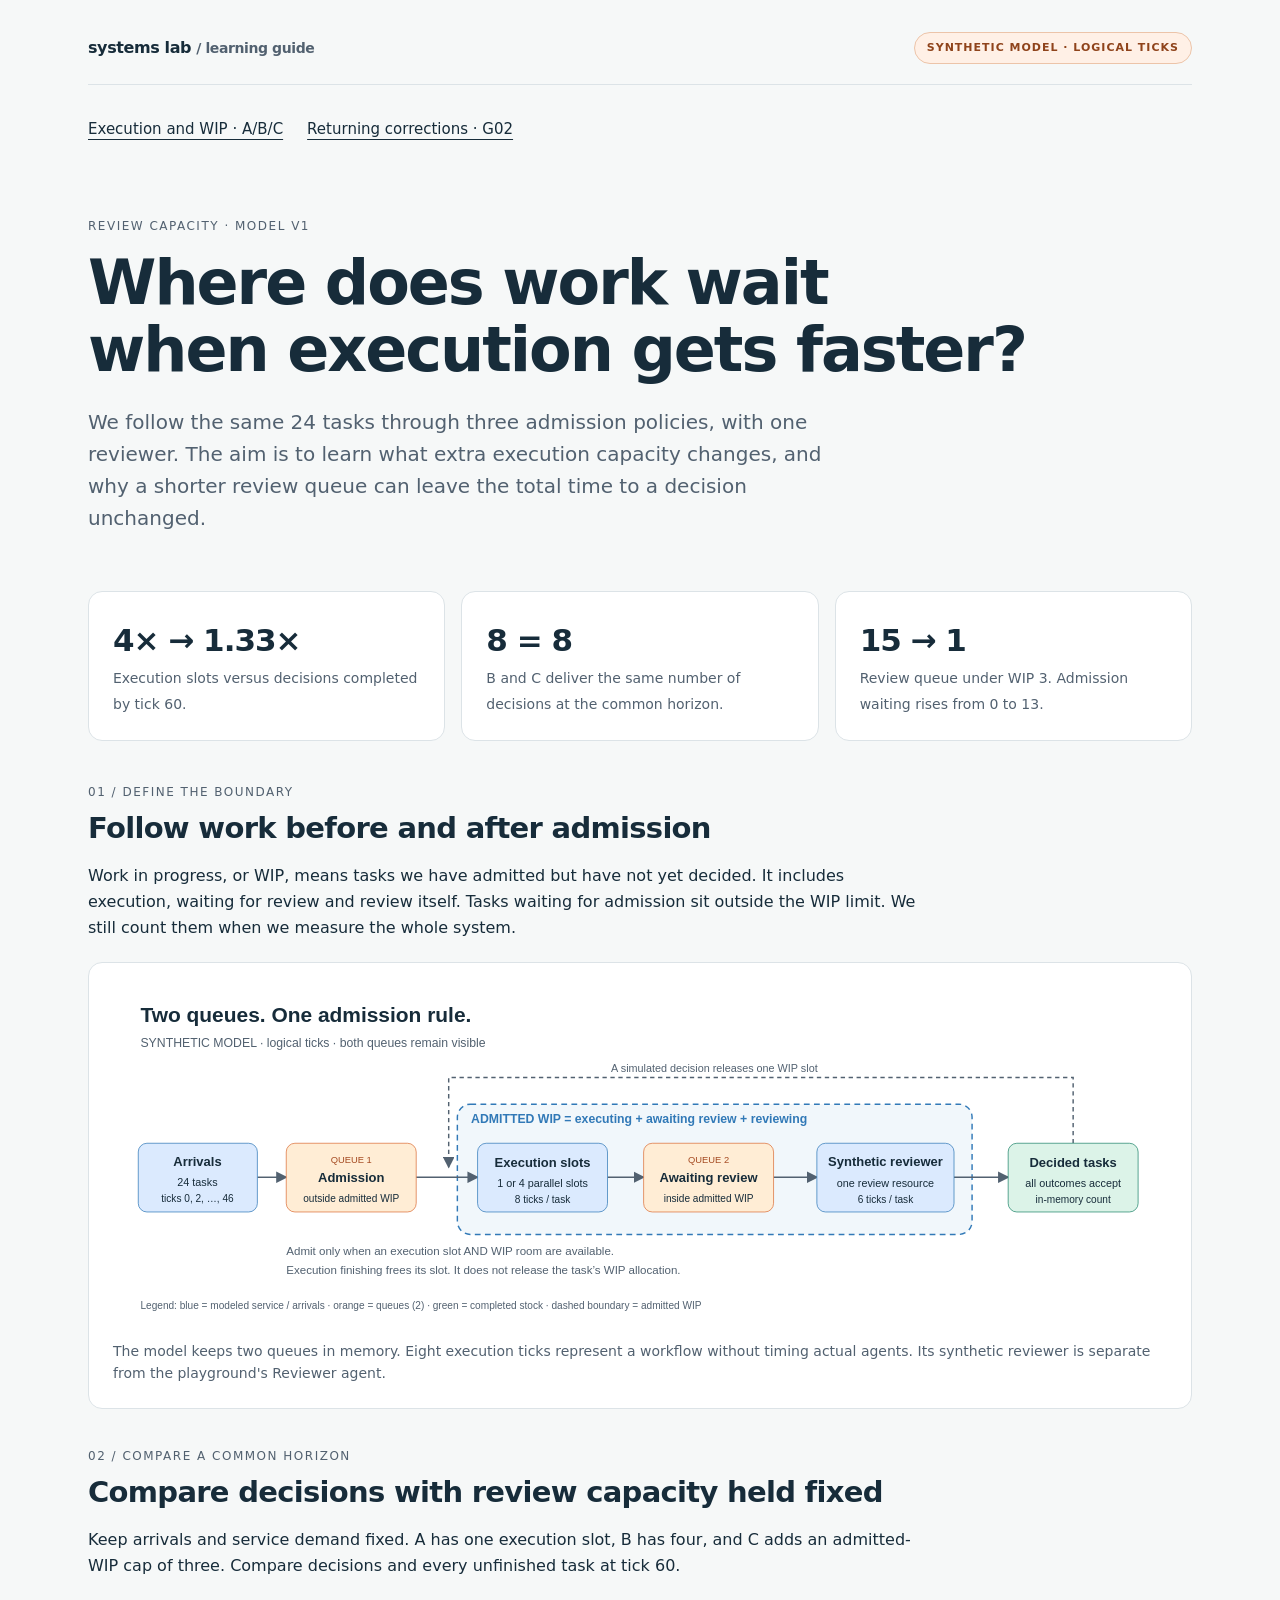
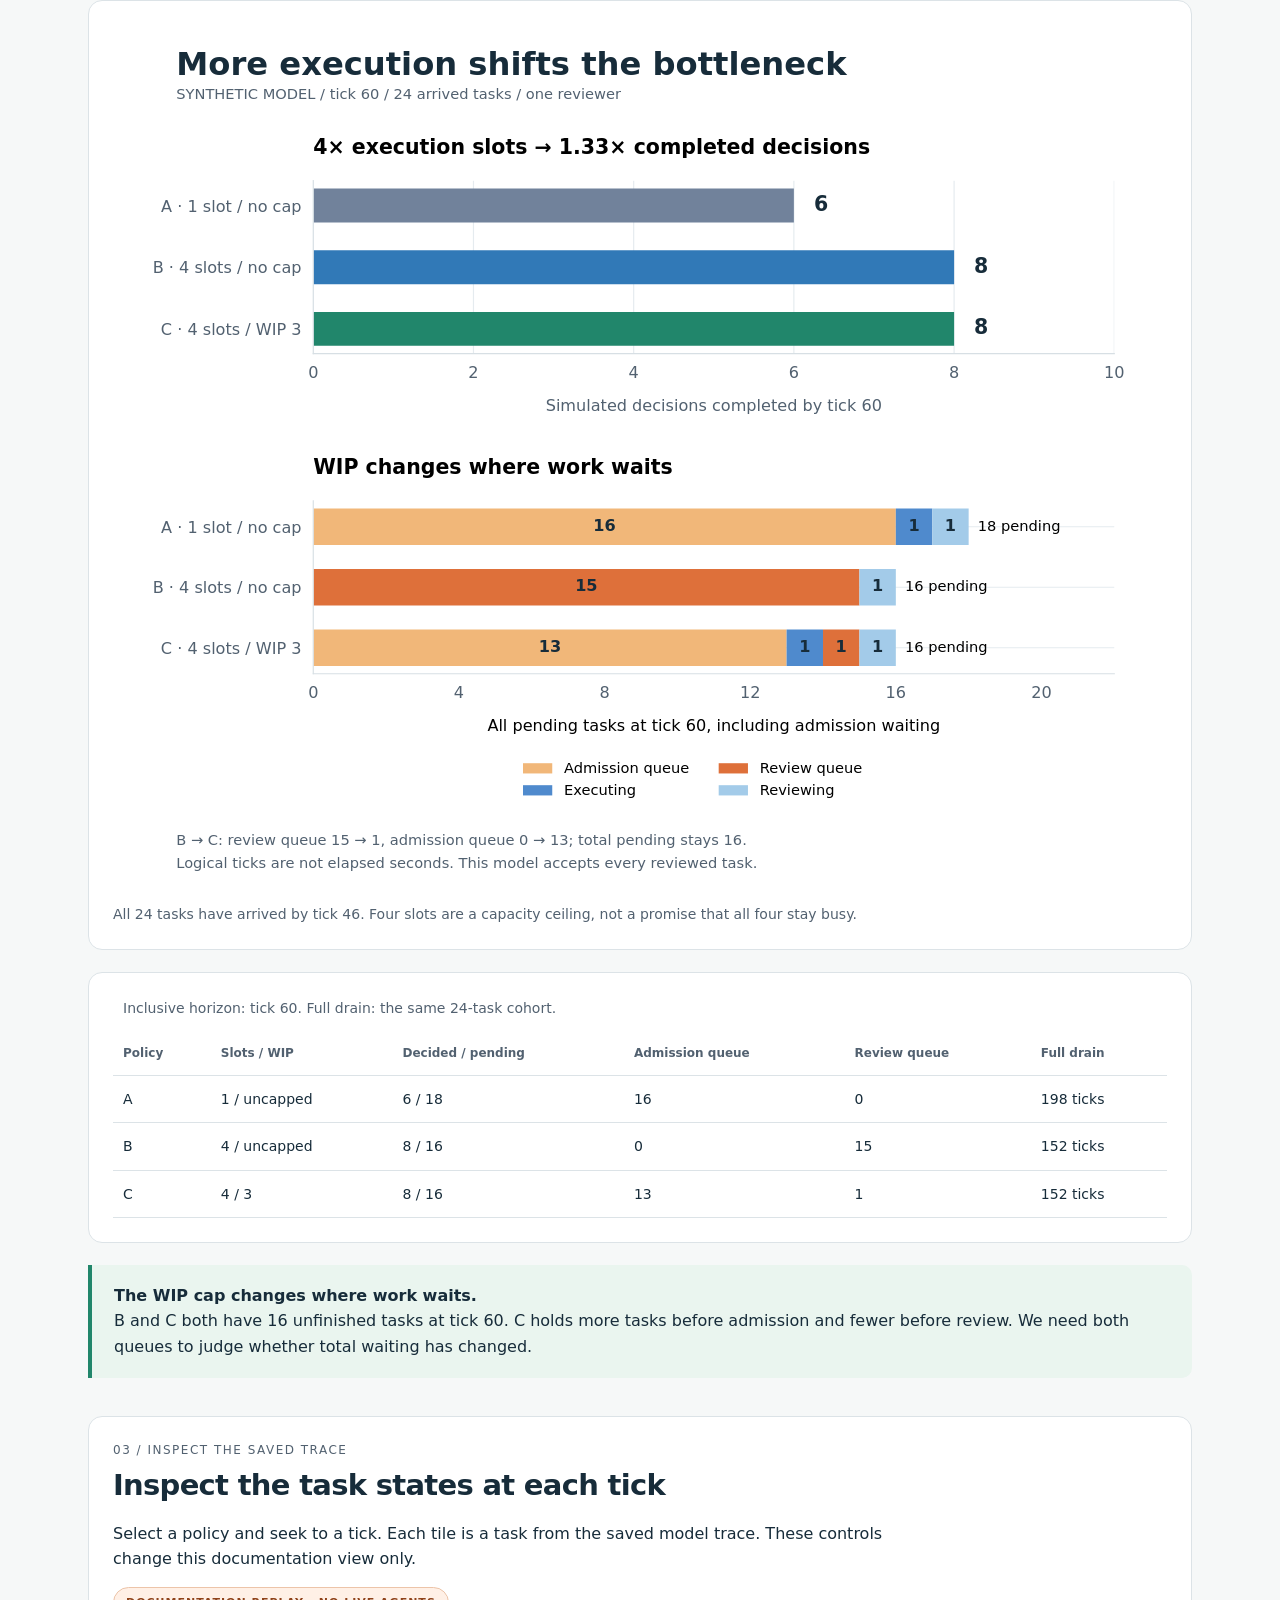
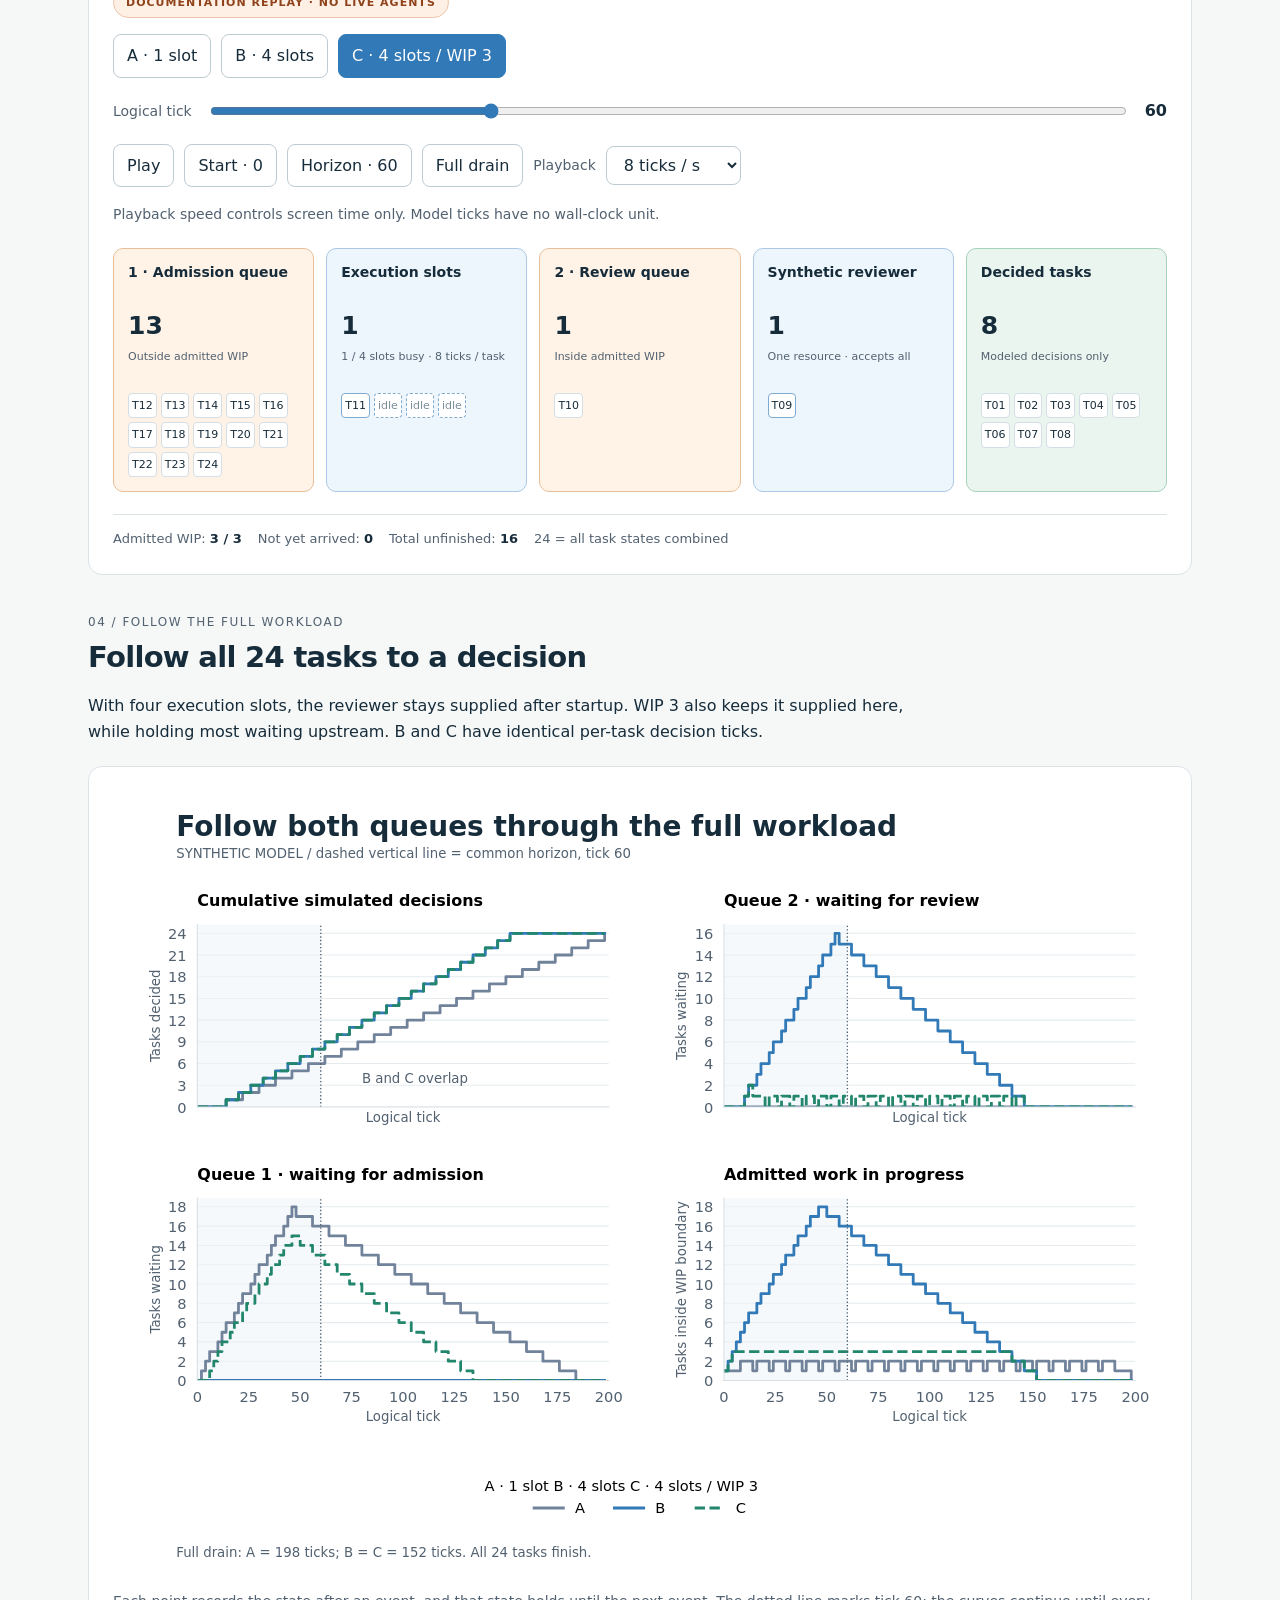
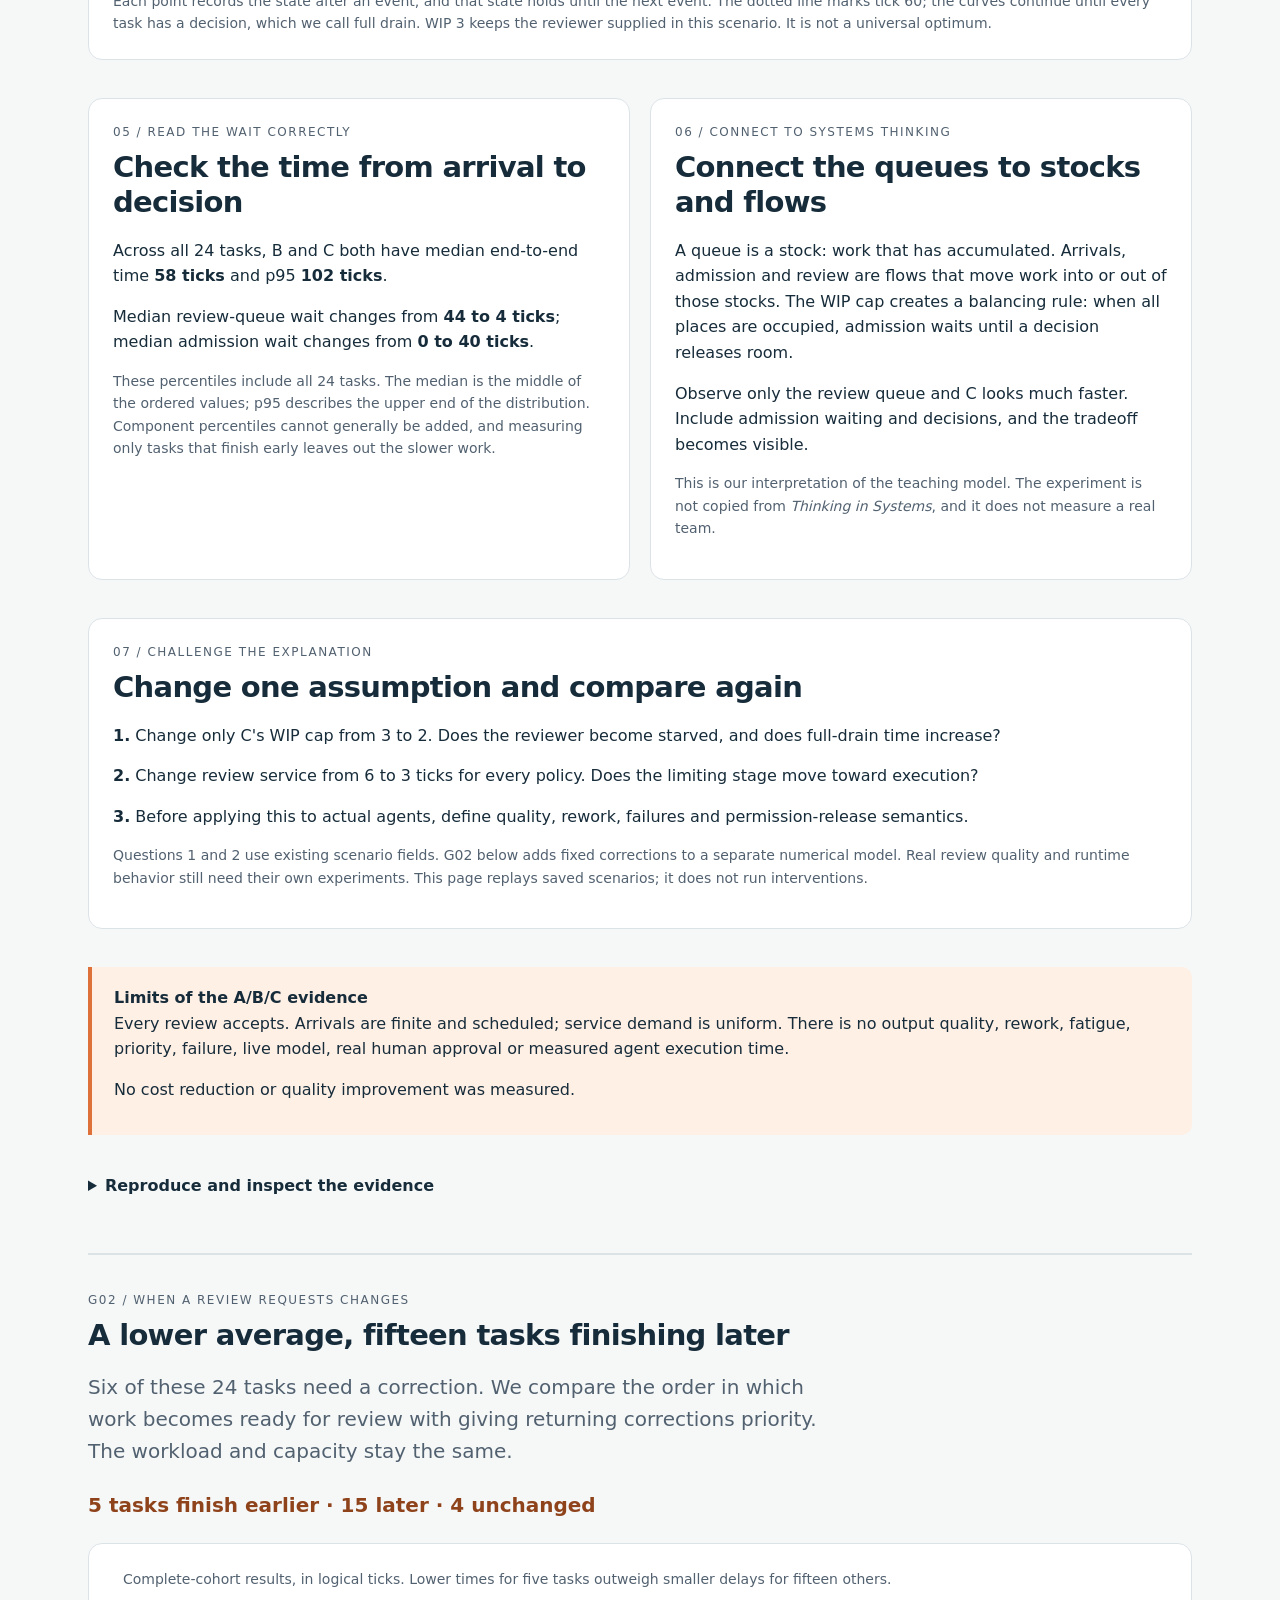
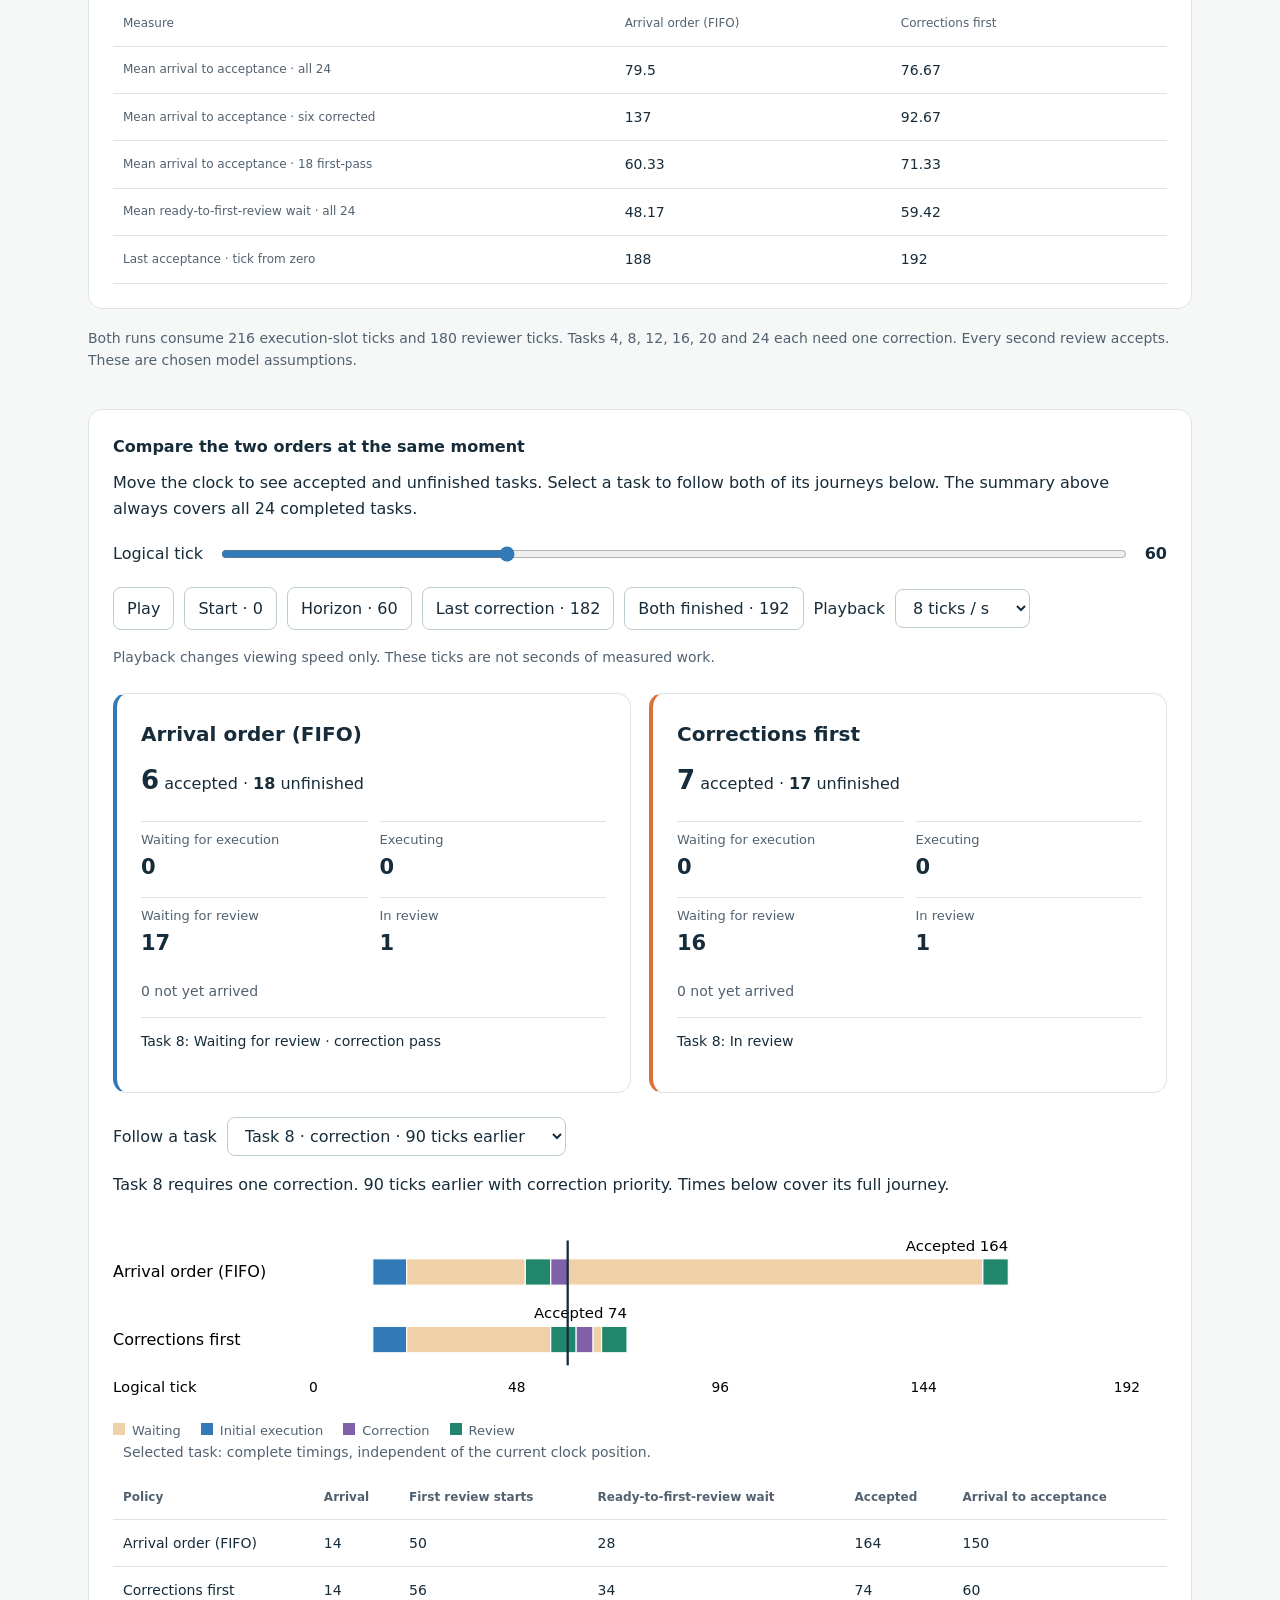
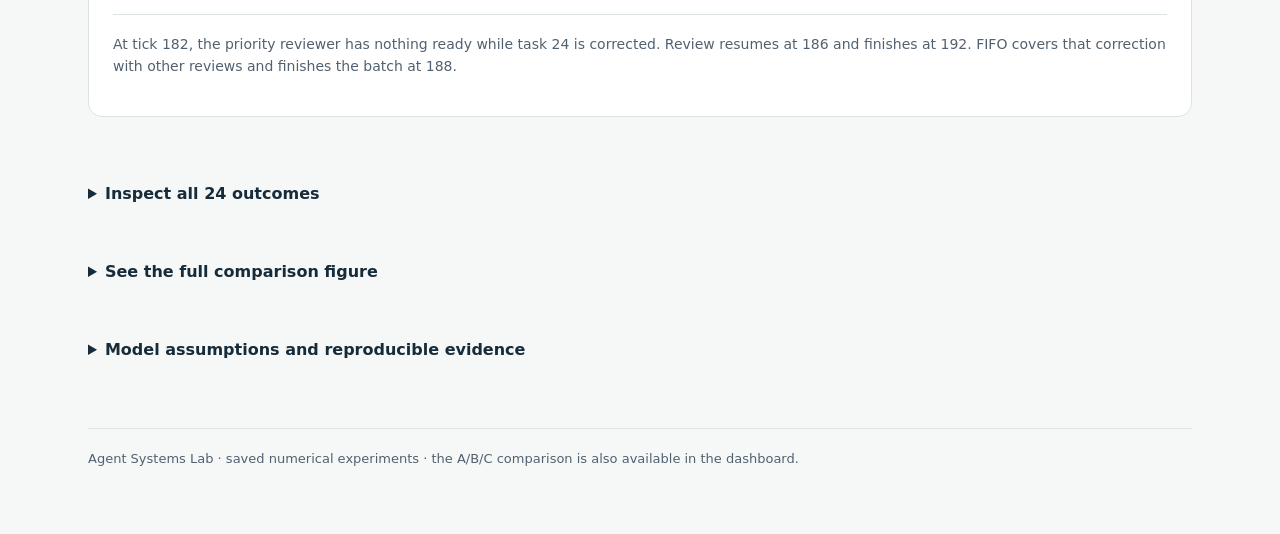
==== commit 18c0978a: "feat: replay G02 review orders in the standalone demo" ====
--- a/docs/graphics/review-capacity/explainer.html
+++ b/docs/graphics/review-capacity/explainer.html
@@ -5,27 +5,344 @@
 <meta name="viewport" content="width=device-width, initial-scale=1">
 <title>Review capacity · Systems Lab learning guide</title>
 <style>
-:root{color-scheme:light;--ink:#172c3a;--muted:#526170;--line:#dce3e7;--blue:#3179b7;--green:#21866b;--orange:#de703a}*{box-sizing:border-box}body{margin:0;background:#f6f8f8;color:var(--ink);font:16px/1.6 system-ui,-apple-system,BlinkMacSystemFont,"Segoe UI",sans-serif}main{max-width:1160px;margin:auto;padding:32px 28px 64px}header{display:flex;justify-content:space-between;align-items:center;gap:12px;padding-bottom:20px;border-bottom:1px solid var(--line)}.brand{font-weight:750;letter-spacing:-.4px}.badge{display:inline-block;background:#fff0e6;border:1px solid #ecc4a9;border-radius:30px;padding:6px 12px;color:#8f431b;font-size:11px;letter-spacing:1px;font-weight:750}.eyebrow{font-size:12px;letter-spacing:1.5px;color:var(--muted);text-transform:uppercase}.hero{padding:44px 0 18px}h1{font-size:clamp(36px,5.6vw,62px);line-height:1.08;letter-spacing:-2px;margin:14px 0 22px}h2{font-size:29px;line-height:1.2;letter-spacing:-.7px;margin:8px 0 18px}h3{font-size:16px;margin:0 0 10px}.lead{max-width:770px;color:var(--muted);font-size:20px}p{margin:0 0 15px}.facts{display:grid;grid-template-columns:repeat(3,1fr);gap:16px;margin:24px 0 42px}.fact,.card{background:#fff;border:1px solid var(--line);border-radius:14px;padding:24px}.fact strong{display:block;font-size:31px;letter-spacing:-1px}.fact small,.small{font-size:14px;color:var(--muted)}section{margin:38px 0}.intro{max-width:830px}figure{margin:22px 0}figure img{display:block;width:100%;height:auto}figcaption{font-size:14px;color:var(--muted);padding-top:13px}.callout{background:#eaf5ef;border-left:4px solid var(--green);padding:18px 22px;border-radius:0 10px 10px 0;margin:22px 0}.warning{background:#fff0e6;border-color:var(--orange)}.scroll{overflow-x:auto}table{border-collapse:collapse;width:100%;font-size:14px}th,td{text-align:left;border-bottom:1px solid var(--line);padding:12px 10px;white-space:nowrap}th{font-size:12px;color:var(--muted)}caption{text-align:left;font-size:14px;padding:0 10px 12px;color:var(--muted)}.controls{display:flex;gap:10px;align-items:center;flex-wrap:wrap;margin:16px 0}button,select{font:inherit;border:1px solid #bdcbd3;border-radius:8px;padding:8px 13px;background:white;color:var(--ink);cursor:pointer}button:hover{background:#eef4f7}button:disabled{opacity:.5;cursor:default}button[aria-pressed=true]{color:white;background:var(--blue);border-color:var(--blue)}button:focus-visible,select:focus-visible,input:focus-visible{outline:3px solid #83b8d8;outline-offset:3px}.tick-line{display:flex;align-items:center;gap:16px;margin:20px 0}input[type=range]{accent-color:var(--blue);flex:1;min-width:0}output{font-weight:750;font-variant-numeric:tabular-nums}.flow{display:grid;grid-template-columns:repeat(5,1fr);gap:12px;margin:22px 0}.stage{border:1px solid #abc9e4;border-radius:10px;padding:14px;background:#edf5fd;min-height:170px}.stage.queue{background:#fff3e7;border-color:#e6bf98}.stage.done{background:#eaf5ef;border-color:#a6d1ba}.stage h3{font-size:14px;line-height:1.35;min-height:38px}.count{font-size:25px;line-height:1.2;font-weight:750}.stage small{display:block;font-size:11px;line-height:1.45;color:var(--muted);min-height:32px;margin:8px 0 12px}.tokens{display:flex;gap:4px;flex-wrap:wrap}.task,.slot{display:grid;place-items:center;font-size:10px;font-variant-numeric:tabular-nums;border-radius:4px;min-width:28px;min-height:24px;padding:3px;background:white;border:1px solid #d5dee5}.slot{border-color:#80abd0}.slot.idle{border-style:dashed;color:#7a8d9a}.replay-meta{display:flex;flex-wrap:wrap;gap:16px;border-top:1px solid var(--line);padding-top:14px;font-size:13px;color:var(--muted)}.replay-meta strong{color:var(--ink)}.two-col{display:grid;grid-template-columns:1fr 1fr;gap:20px}details{padding:16px 0}summary{cursor:pointer;font-weight:650}code,.hash{font-family:monospace;font-size:12px;overflow-wrap:anywhere}pre{overflow-x:auto;background:#172c3a;color:#e5f0f5;padding:18px;border-radius:10px;font-size:12px}footer{margin-top:40px;border-top:1px solid var(--line);padding-top:20px;font-size:13px;color:var(--muted)}.hidden{display:none}.error{padding:16px;background:#fff0e6;border:1px solid #cc733f;border-radius:10px}
+:root{color-scheme:light;--ink:#172c3a;--muted:#526170;--line:#dce3e7;--blue:#3179b7;--green:#21866b;--orange:#de703a}*{box-sizing:border-box}body{margin:0;background:#f6f8f8;color:var(--ink);font:16px/1.6 system-ui,-apple-system,BlinkMacSystemFont,"Segoe UI",sans-serif}main{max-width:1160px;margin:auto;padding:32px 28px 64px}header{display:flex;justify-content:space-between;align-items:center;gap:12px;padding-bottom:20px;border-bottom:1px solid var(--line)}.brand{font-weight:750;letter-spacing:-.4px}.badge{display:inline-block;background:#fff0e6;border:1px solid #ecc4a9;border-radius:30px;padding:6px 12px;color:#8f431b;font-size:11px;letter-spacing:1px;font-weight:750}.eyebrow{font-size:12px;letter-spacing:1.5px;color:var(--muted);text-transform:uppercase}.hero{padding:44px 0 18px}h1{font-size:clamp(36px,5.6vw,62px);line-height:1.08;letter-spacing:-2px;margin:14px 0 22px}h2{font-size:29px;line-height:1.2;letter-spacing:-.7px;margin:8px 0 18px}h3{font-size:16px;margin:0 0 10px}.lead{max-width:770px;color:var(--muted);font-size:20px}p{margin:0 0 15px}.facts{display:grid;grid-template-columns:repeat(3,1fr);gap:16px;margin:24px 0 42px}.fact,.card{background:#fff;border:1px solid var(--line);border-radius:14px;padding:24px}.fact strong{display:block;font-size:31px;letter-spacing:-1px}.fact small,.small{font-size:14px;color:var(--muted)}section{margin:38px 0}.intro{max-width:830px}figure{margin:22px 0}figure img{display:block;width:100%;height:auto}figcaption{font-size:14px;color:var(--muted);padding-top:13px}.callout{background:#eaf5ef;border-left:4px solid var(--green);padding:18px 22px;border-radius:0 10px 10px 0;margin:22px 0}.warning{background:#fff0e6;border-color:var(--orange)}.scroll{overflow-x:auto}table{border-collapse:collapse;width:100%;font-size:14px}th,td{text-align:left;border-bottom:1px solid var(--line);padding:12px 10px;white-space:nowrap}th{font-size:12px;color:var(--muted)}caption{text-align:left;font-size:14px;padding:0 10px 12px;color:var(--muted)}.controls{display:flex;gap:10px;align-items:center;flex-wrap:wrap;margin:16px 0}button,select{font:inherit;border:1px solid #bdcbd3;border-radius:8px;padding:8px 13px;background:white;color:var(--ink);cursor:pointer}button:hover{background:#eef4f7}button:disabled{opacity:.5;cursor:default}button[aria-pressed=true]{color:white;background:var(--blue);border-color:var(--blue)}button:focus-visible,select:focus-visible,input:focus-visible{outline:3px solid #83b8d8;outline-offset:3px}.tick-line{display:flex;align-items:center;gap:16px;margin:20px 0}input[type=range]{accent-color:var(--blue);flex:1;min-width:0}output{font-weight:750;font-variant-numeric:tabular-nums}.flow{display:grid;grid-template-columns:repeat(5,1fr);gap:12px;margin:22px 0}.stage{border:1px solid #abc9e4;border-radius:10px;padding:14px;background:#edf5fd;min-height:170px}.stage.queue{background:#fff3e7;border-color:#e6bf98}.stage.done{background:#eaf5ef;border-color:#a6d1ba}.stage h3{font-size:14px;line-height:1.35;min-height:38px}.count{font-size:25px;line-height:1.2;font-weight:750}.stage small{display:block;font-size:11px;line-height:1.45;color:var(--muted);min-height:32px;margin:8px 0 12px}.tokens{display:flex;gap:4px;flex-wrap:wrap}.task,.slot{display:grid;place-items:center;font-size:11px;font-variant-numeric:tabular-nums;border-radius:4px;min-width:28px;min-height:24px;padding:3px;background:white;border:1px solid #d5dee5}.slot{border-color:#80abd0}.slot.idle{border-style:dashed;color:#7a8d9a}.replay-meta{display:flex;flex-wrap:wrap;gap:16px;border-top:1px solid var(--line);padding-top:14px;font-size:13px;color:var(--muted)}.replay-meta strong{color:var(--ink)}.two-col{display:grid;grid-template-columns:1fr 1fr;gap:20px}details{padding:16px 0}summary{cursor:pointer;font-weight:650}code,.hash{font-family:monospace;font-size:12px;overflow-wrap:anywhere}pre{overflow-x:auto;background:#172c3a;color:#e5f0f5;padding:18px;border-radius:10px;font-size:12px}footer{margin-top:40px;border-top:1px solid var(--line);padding-top:20px;font-size:13px;color:var(--muted)}.hidden{display:none}.error{padding:16px;background:#fff0e6;border:1px solid #cc733f;border-radius:10px}
 @media(max-width:800px){.flow{grid-template-columns:repeat(2,1fr)}.stage.done{grid-column:1/-1}.two-col{grid-template-columns:1fr}.fact{padding:16px}.fact strong{font-size:26px}}
-@media(max-width:500px){main{padding:18px 16px 42px}header{align-items:flex-start}.brand{font-size:14px}.badge{font-size:9px;padding:6px 9px}.hero{padding-top:30px}h1{letter-spacing:-1.2px}.lead{font-size:17px}.facts{grid-template-columns:1fr;gap:10px}.fact{display:flex;align-items:center;gap:14px}.fact strong{min-width:95px}.card{padding:17px}h2{font-size:25px}.controls button{font-size:13px}.tick-line{gap:9px}.stage{padding:12px}}
+@media(max-width:500px){main{padding:18px 16px 42px}header{align-items:flex-start}.brand{font-size:14px}.badge{font-size:11px;padding:6px 9px}.hero{padding-top:30px}h1{letter-spacing:-1.2px}.lead{font-size:17px}.facts{grid-template-columns:1fr;gap:10px}.fact{display:flex;align-items:center;gap:14px}.fact strong{min-width:95px}.card{padding:17px}h2{font-size:25px}.controls button{font-size:13px}.tick-line{gap:9px}.stage{padding:12px}}
 @media print{body{background:white}main{padding:0}.controls,.tick-line{display:none}.card,figure,.fact{break-inside:avoid}.hero{padding:14px 0}h1{font-size:34px}section{margin:24px 0}}
 .image-window{overflow-x:auto}.figure-hint{display:none}@media(max-width:800px){.image-window img{min-width:900px}.figure-hint{display:block}}
+.study-nav{display:flex;flex-wrap:wrap;gap:12px 24px;margin:24px 0}
+.study-nav a{color:var(--ink);text-underline-offset:5px;font-size:15px;padding:8px 0}
+.study-nav a:focus-visible{outline:3px solid #83b8d8;outline-offset:3px}
+#rework-section{border-top:2px solid var(--line);padding-top:36px;scroll-margin-top:20px}
+.rework-outcomes{font-size:20px;font-weight:650;margin:22px 0;color:#8f431b}
+.rework-policies{display:grid;grid-template-columns:1fr 1fr;gap:18px;margin:24px 0}
+.rework-policy{border-left:4px solid var(--blue)}
+.rework-policy:last-child{border-left-color:var(--orange)}
+.rework-policy h3{font-size:20px}
+.rework-policy .accepted-count{font-size:26px;font-variant-numeric:tabular-nums}
+.rework-stocks{display:grid;grid-template-columns:1fr 1fr;gap:12px;margin:20px 0}
+.rework-stocks div{border-top:1px solid var(--line);padding-top:8px}
+.rework-stocks dt{font-size:13px;color:var(--muted)}
+.rework-stocks dd{margin:0;font-size:21px;font-weight:600}
+.rework-task-state{font-size:14px;border-top:1px solid var(--line);padding-top:12px}
+.rework-timeline{overflow-x:auto;margin:24px 0 10px}
+.rework-timeline svg{width:100%;min-width:740px;display:block}
+.rework-legend{display:flex;gap:12px 20px;flex-wrap:wrap;font-size:13px;color:var(--muted)}
+.rework-legend span::before{content:"";display:inline-block;width:12px;height:12px;margin-right:7px;background:var(--swatch)}
+.rework-select{max-width:100%;min-width:0}
+.rework-metrics th{white-space:normal;min-width:150px;font-weight:500}
+.rework-caption{font-size:14px;color:var(--muted);margin-top:18px}
+#rework-section summary{font-size:16px;padding:10px 0}
+#rework-section .hash{margin-bottom:14px}
+@media(max-width:700px){.rework-policies{grid-template-columns:1fr}.rework-outcomes{font-size:18px}.study-nav{gap:6px 18px}.rework-task-controls{display:grid;grid-template-columns:1fr}.rework-task-controls select{width:100%}}
+
 </style>
 </head>
 <body><main>
 <header><span class="brand">systems lab <span class="small">/ learning guide</span></span><span class="badge">SYNTHETIC MODEL · LOGICAL TICKS</span></header>
-<div class="hero"><div class="eyebrow">Review capacity · model v1</div><h1>Where does work wait<br>when execution gets faster?</h1><p class="lead">We follow the same 24 tasks through three admission policies, with one reviewer. The aim is to learn what extra execution capacity changes, and why a shorter review queue can leave the total time to a decision unchanged.</p></div>
+<nav class="study-nav" aria-label="Experiments"><a href="#capacity-section">Execution and WIP · A/B/C</a><a href="#rework-section">Returning corrections · G02</a></nav>
+<div class="hero" id="capacity-section"><div class="eyebrow">Review capacity · model v1</div><h1>Where does work wait<br>when execution gets faster?</h1><p class="lead">We follow the same 24 tasks through three admission policies, with one reviewer. The aim is to learn what extra execution capacity changes, and why a shorter review queue can leave the total time to a decision unchanged.</p></div>
 <div class="facts" aria-label="Key observations"><div class="fact"><strong>4× → 1.33×</strong><small>Execution slots versus decisions completed by tick 60.</small></div><div class="fact"><strong>8 = 8</strong><small>B and C deliver the same number of decisions at the common horizon.</small></div><div class="fact"><strong>15 → 1</strong><small>Review queue under WIP 3. Admission waiting rises from 0 to 13.</small></div></div>
 <section><div class="intro"><div class="eyebrow">01 / Define the boundary</div><h2>Follow work before and after admission</h2><p class="small figure-hint">Scroll figures sideways to inspect their labels on a narrow screen.</p><p>Work in progress, or WIP, means tasks we have admitted but have not yet decided. It includes execution, waiting for review and review itself. Tasks waiting for admission sit outside the WIP limit. We still count them when we measure the whole system.</p></div><figure class="card"><div class="image-window"><img src="[data-uri]" alt="Two queues: admission waiting outside WIP, then execution, review waiting and one synthetic reviewer inside WIP. Decisions release WIP."></div><figcaption>The model keeps two queues in memory. Eight execution ticks represent a workflow without timing actual agents. Its synthetic reviewer is separate from the playground's Reviewer agent.</figcaption></figure></section>
 <section><div class="intro"><div class="eyebrow">02 / Compare a common horizon</div><h2>Compare decisions with review capacity held fixed</h2><p>Keep arrivals and service demand fixed. A has one execution slot, B has four, and C adds an admitted-WIP cap of three. Compare decisions and every unfinished task at tick 60.</p></div><figure class="card"><div class="image-window"><img src="[data-uri]" alt="A completes 6 tasks with 18 pending. B and C complete 8 with 16 pending. B has 15 waiting for review; C has 1 waiting for review and 13 waiting for admission."></div><figcaption>All 24 tasks have arrived by tick 46. Four slots are a capacity ceiling, not a promise that all four stay busy.</figcaption></figure><div class="card scroll"><table><caption>Inclusive horizon: tick 60. Full drain: the same 24-task cohort.</caption><thead><tr><th>Policy</th><th>Slots / WIP</th><th>Decided / pending</th><th>Admission queue</th><th>Review queue</th><th>Full drain</th></tr></thead><tbody id="comparison-table"></tbody></table></div><div class="callout"><strong>The WIP cap changes where work waits.</strong><br>B and C both have 16 unfinished tasks at tick 60. C holds more tasks before admission and fewer before review. We need both queues to judge whether total waiting has changed.</div></section>
 <section id="replay-section" class="card"><div class="intro"><div class="eyebrow">03 / Inspect the saved trace</div><h2>Inspect the task states at each tick</h2><p>Select a policy and seek to a tick. Each tile is a task from the saved model trace. These controls change this documentation view only.</p></div><span class="badge">DOCUMENTATION REPLAY · NO LIVE AGENTS</span><div id="replay-error" class="error hidden" role="alert"></div><div class="controls" aria-label="Policy selection"><button type="button" data-policy="A" aria-pressed="false">A · 1 slot</button><button type="button" data-policy="B" aria-pressed="false">B · 4 slots</button><button type="button" data-policy="C" aria-pressed="true">C · 4 slots / WIP 3</button></div><div class="tick-line"><label for="tick" class="small">Logical tick</label><input id="tick" type="range" min="0" max="198" step="1" value="60"><output id="tick-value" for="tick">60</output></div><div class="controls"><button id="play" type="button">Play</button><button id="start" type="button">Start · 0</button><button id="horizon" type="button">Horizon · 60</button><button id="drain" type="button">Full drain</button><label for="speed" class="small">Playback</label><select id="speed"><option value="2">2 ticks / s</option><option value="8" selected>8 ticks / s</option><option value="24">24 ticks / s</option></select></div><p id="motion-note" class="small"></p><div class="flow" aria-label="Task states"><div class="stage queue" data-stage="queued"><h3>1 · Admission queue</h3><div class="count"></div><small>Outside admitted WIP</small><div class="tokens"></div></div><div class="stage" data-stage="executing"><h3>Execution slots</h3><div class="count"></div><small id="execution-note"></small><div class="tokens"></div></div><div class="stage queue" data-stage="awaiting_review"><h3>2 · Review queue</h3><div class="count"></div><small>Inside admitted WIP</small><div class="tokens"></div></div><div class="stage" data-stage="reviewing"><h3>Synthetic reviewer</h3><div class="count"></div><small>One resource · accepts all</small><div class="tokens"></div></div><div class="stage done" data-stage="decided"><h3>Decided tasks</h3><div class="count"></div><small>Modeled decisions only</small><div class="tokens"></div></div></div><div class="replay-meta"><span>Admitted WIP: <strong id="wip"></strong></span><span>Not yet arrived: <strong id="not-arrived"></strong></span><span>Total unfinished: <strong id="pending"></strong></span><span id="conservation"></span></div></section>
 <section><div class="intro"><div class="eyebrow">04 / Follow the full workload</div><h2>Follow all 24 tasks to a decision</h2><p>With four execution slots, the reviewer stays supplied after startup. WIP 3 also keeps it supplied here, while holding most waiting upstream. B and C have identical per-task decision ticks.</p></div><figure class="card"><div class="image-window"><img src="[data-uri]" alt="Step charts show decisions, both queues and WIP. B and C have identical decisions and finish by tick 152. A finishes at tick 198."></div><figcaption>Each point records the state after an event, and that state holds until the next event. The dotted line marks tick 60; the curves continue until every task has a decision, which we call full drain. WIP 3 keeps the reviewer supplied in this scenario. It is not a universal optimum.</figcaption></figure></section>
 <section class="two-col"><article class="card"><div class="eyebrow">05 / Read the wait correctly</div><h2>Check the time from arrival to decision</h2><p>Across all 24 tasks, B and C both have median end-to-end time <strong>58 ticks</strong> and p95 <strong>102 ticks</strong>.</p><p>Median review-queue wait changes from <strong>44 to 4 ticks</strong>; median admission wait changes from <strong>0 to 40 ticks</strong>.</p><p class="small">These percentiles include all 24 tasks. The median is the middle of the ordered values; p95 describes the upper end of the distribution. Component percentiles cannot generally be added, and measuring only tasks that finish early leaves out the slower work.</p></article><article class="card"><div class="eyebrow">06 / Connect to systems thinking</div><h2>Connect the queues to stocks and flows</h2><p>A queue is a stock: work that has accumulated. Arrivals, admission and review are flows that move work into or out of those stocks. The WIP cap creates a balancing rule: when all places are occupied, admission waits until a decision releases room.</p><p>Observe only the review queue and C looks much faster. Include admission waiting and decisions, and the tradeoff becomes visible.</p><p class="small">This is our interpretation of the teaching model. The experiment is not copied from <em>Thinking in Systems</em>, and it does not measure a real team.</p></article></section>
-<section class="card"><div class="eyebrow">07 / Challenge the explanation</div><h2>Change one assumption and compare again</h2><p><strong>1.</strong> Change only C's WIP cap from 3 to 2. Does the reviewer become starved, and does full-drain time increase?</p><p><strong>2.</strong> Change review service from 6 to 3 ticks for every policy. Does the limiting stage move toward execution?</p><p><strong>3.</strong> Before applying this to actual agents, define quality, rework, failures and permission-release semantics.</p><p class="small">Questions 1 and 2 use existing scenario fields. Question 3 requires a separately designed runtime experiment. This page replays one fixed scenario; it does not run interventions.</p></section>
-<section class="callout warning"><strong>Limits of the evidence</strong><p>Every review accepts. Arrivals are finite and scheduled; service demand is uniform. There is no output quality, rework, fatigue, priority, failure, live model, real human approval or measured agent execution time.</p><p>No cost reduction or quality improvement was measured.</p></section>
+<section class="card"><div class="eyebrow">07 / Challenge the explanation</div><h2>Change one assumption and compare again</h2><p><strong>1.</strong> Change only C's WIP cap from 3 to 2. Does the reviewer become starved, and does full-drain time increase?</p><p><strong>2.</strong> Change review service from 6 to 3 ticks for every policy. Does the limiting stage move toward execution?</p><p><strong>3.</strong> Before applying this to actual agents, define quality, rework, failures and permission-release semantics.</p><p class="small">Questions 1 and 2 use existing scenario fields. G02 below adds fixed corrections to a separate numerical model. Real review quality and runtime behavior still need their own experiments. This page replays saved scenarios; it does not run interventions.</p></section>
+<section class="callout warning"><strong>Limits of the A/B/C evidence</strong><p>Every review accepts. Arrivals are finite and scheduled; service demand is uniform. There is no output quality, rework, fatigue, priority, failure, live model, real human approval or measured agent execution time.</p><p>No cost reduction or quality improvement was measured.</p></section>
 <details><summary>Reproduce and inspect the evidence</summary><p>This page keeps a fixed copy of the data needed to explain a saved deterministic report. Original attempts remain in ignored <code>.lab/</code>. The replay is separate from Activity, the audit journal and OpenTelemetry workflow spans.</p><pre>uv run --locked systems-lab experiment review-capacity \
   --scenario experiments/review-capacity/scenario.json</pre><p class="small">With identical input, each attempt gets a new ID and manifest time, while the report bytes and SHA-256 hash stay the same. A privileged owner can rewrite the local files and their hashes. These files are not write-once, read-many (WORM) storage.</p><p>Scenario SHA-256</p><p id="scenario-hash" class="hash"></p><p>Report SHA-256</p><p id="report-hash" class="hash"></p></details>
-<footer>Agent Systems Lab · saved numerical experiment · also available in the dashboard's Experiments view.</footer>
+<section id="rework-section" aria-labelledby="rework-heading">
+  <div class="eyebrow">G02 / When a review requests changes</div>
+  <h2 id="rework-heading">A lower average, fifteen tasks finishing later</h2>
+  <p class="lead">Six of these 24 tasks need a correction. We compare the order in which work becomes ready for review with giving returning corrections priority. The workload and capacity stay the same.</p>
+  <p id="rework-outcomes" class="rework-outcomes"></p>
+  <div class="card scroll"><table class="rework-metrics">
+    <caption>Complete-cohort results, in logical ticks. Lower times for five tasks outweigh smaller delays for fifteen others.</caption>
+    <thead><tr><th scope="col">Measure</th><th scope="col">Arrival order (FIFO)</th><th scope="col">Corrections first</th></tr></thead>
+    <tbody id="rework-metrics"></tbody>
+  </table></div>
+  <p class="rework-caption">Both runs consume 216 execution-slot ticks and 180 reviewer ticks. Tasks 4, 8, 12, 16, 20 and 24 each need one correction. Every second review accepts. These are chosen model assumptions.</p>
+
+  <section class="card" aria-labelledby="rework-replay-heading">
+    <h3 id="rework-replay-heading">Compare the two orders at the same moment</h3>
+    <p>Move the clock to see accepted and unfinished tasks. Select a task to follow both of its journeys below. The summary above always covers all 24 completed tasks.</p>
+    <div id="rework-error" class="error" role="alert" hidden></div>
+    <div class="tick-line"><label for="rework-tick">Logical tick</label><input id="rework-tick" type="range" min="0" max="192" step="1" value="60"><output id="rework-tick-value" for="rework-tick">60</output></div>
+    <div class="controls">
+      <button id="rework-play" type="button">Play</button>
+      <button id="rework-start" type="button">Start · 0</button>
+      <button id="rework-horizon" type="button">Horizon · 60</button>
+      <button id="rework-tail" type="button">Last correction · 182</button>
+      <button id="rework-end" type="button">Both finished · 192</button>
+      <label for="rework-speed">Playback</label><select id="rework-speed"><option value="2">2 ticks / s</option><option value="8" selected>8 ticks / s</option><option value="24">24 ticks / s</option></select>
+    </div>
+    <p id="rework-motion" class="small"></p>
+    <div class="rework-policies">
+      <article class="card rework-policy" data-rework-policy="fifo">
+        <h3>Arrival order (FIFO)</h3>
+        <p><strong class="accepted-count" data-count="accepted"></strong> accepted · <strong data-count="unfinished"></strong> unfinished</p>
+        <dl class="rework-stocks">
+          <div><dt>Waiting for execution</dt><dd data-count="waiting_execution"></dd></div><div><dt>Executing</dt><dd data-count="executing"></dd></div>
+          <div><dt>Waiting for review</dt><dd data-count="awaiting_review"></dd></div><div><dt>In review</dt><dd data-count="reviewing"></dd></div>
+        </dl>
+        <p class="small"><span data-count="not_arrived"></span> not yet arrived</p>
+        <p class="rework-task-state" data-task-state></p>
+      </article>
+      <article class="card rework-policy" data-rework-policy="corrections_first">
+        <h3>Corrections first</h3>
+        <p><strong class="accepted-count" data-count="accepted"></strong> accepted · <strong data-count="unfinished"></strong> unfinished</p>
+        <dl class="rework-stocks">
+          <div><dt>Waiting for execution</dt><dd data-count="waiting_execution"></dd></div><div><dt>Executing</dt><dd data-count="executing"></dd></div>
+          <div><dt>Waiting for review</dt><dd data-count="awaiting_review"></dd></div><div><dt>In review</dt><dd data-count="reviewing"></dd></div>
+        </dl>
+        <p class="small"><span data-count="not_arrived"></span> not yet arrived</p>
+        <p class="rework-task-state" data-task-state></p>
+      </article>
+    </div>
+    <div class="controls rework-task-controls"><label for="rework-task">Follow a task</label><select class="rework-select" id="rework-task"></select></div>
+    <p id="rework-task-summary"></p>
+    <div class="rework-timeline" tabindex="0" role="region" aria-label="Selected task timelines; scroll horizontally on a narrow screen"><svg id="rework-timeline" viewBox="0 0 920 165" role="img" aria-label="Selected task in both review orders"></svg></div>
+    <div class="rework-legend"><span style="--swatch:#efd1a8">Waiting</span><span style="--swatch:#3179b7">Initial execution</span><span style="--swatch:#8060a8">Correction</span><span style="--swatch:#21866b">Review</span></div>
+    <div class="scroll"><table><caption>Selected task: complete timings, independent of the current clock position.</caption><thead><tr><th>Policy</th><th>Arrival</th><th>First review starts</th><th>Ready-to-first-review wait</th><th>Accepted</th><th>Arrival to acceptance</th></tr></thead><tbody id="rework-task-details"></tbody></table></div>
+    <p class="rework-caption">At tick 182, the priority reviewer has nothing ready while task 24 is corrected. Review resumes at 186 and finishes at 192. FIFO covers that correction with other reviews and finishes the batch at 188.</p>
+  </section>
+
+  <details><summary>Inspect all 24 outcomes</summary><div class="scroll"><table><caption>Acceptance ticks from the same saved traces. Select any task to inspect its timeline.</caption><thead><tr><th>Task</th><th>Correction need</th><th>FIFO acceptance</th><th>Priority acceptance</th><th>Effect of priority</th></tr></thead><tbody id="rework-all-tasks"></tbody></table></div></details>
+  <details><summary>See the full comparison figure</summary><figure class="card"><div class="image-window"><img src="[data-uri]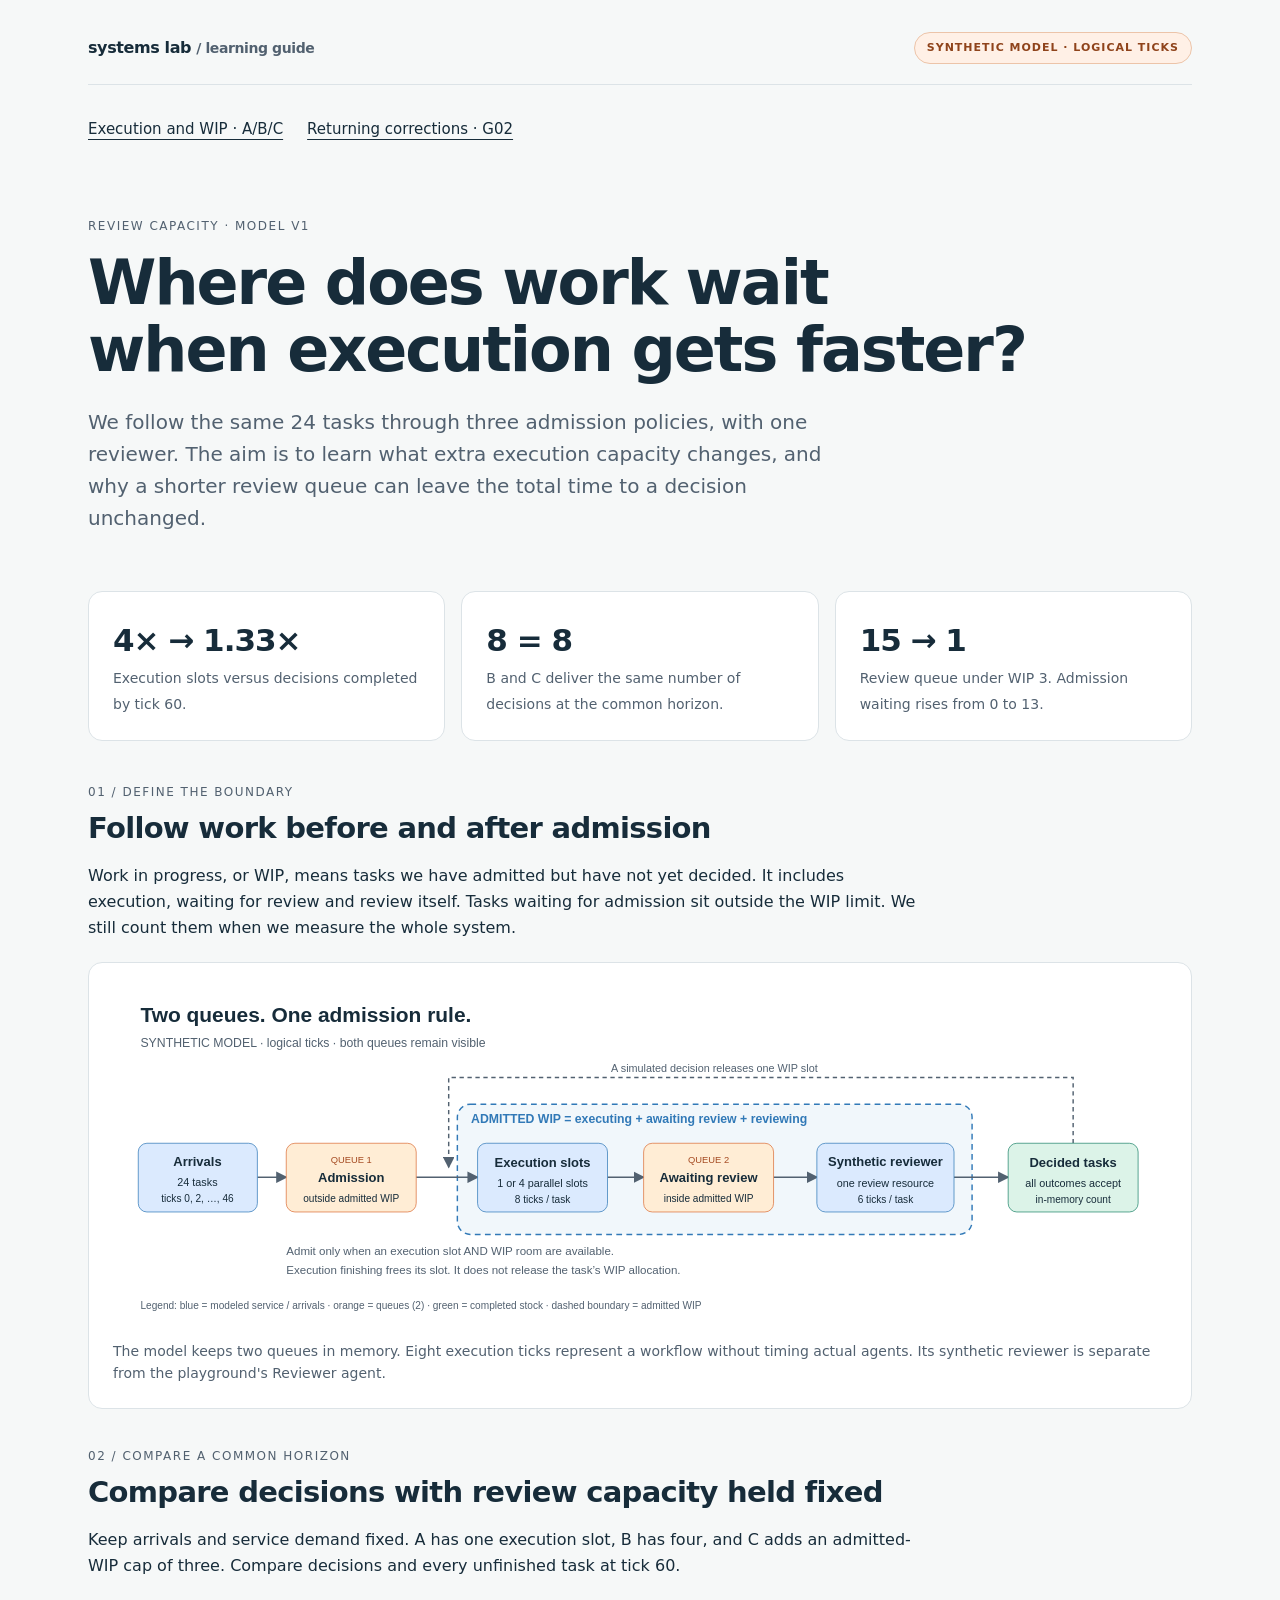
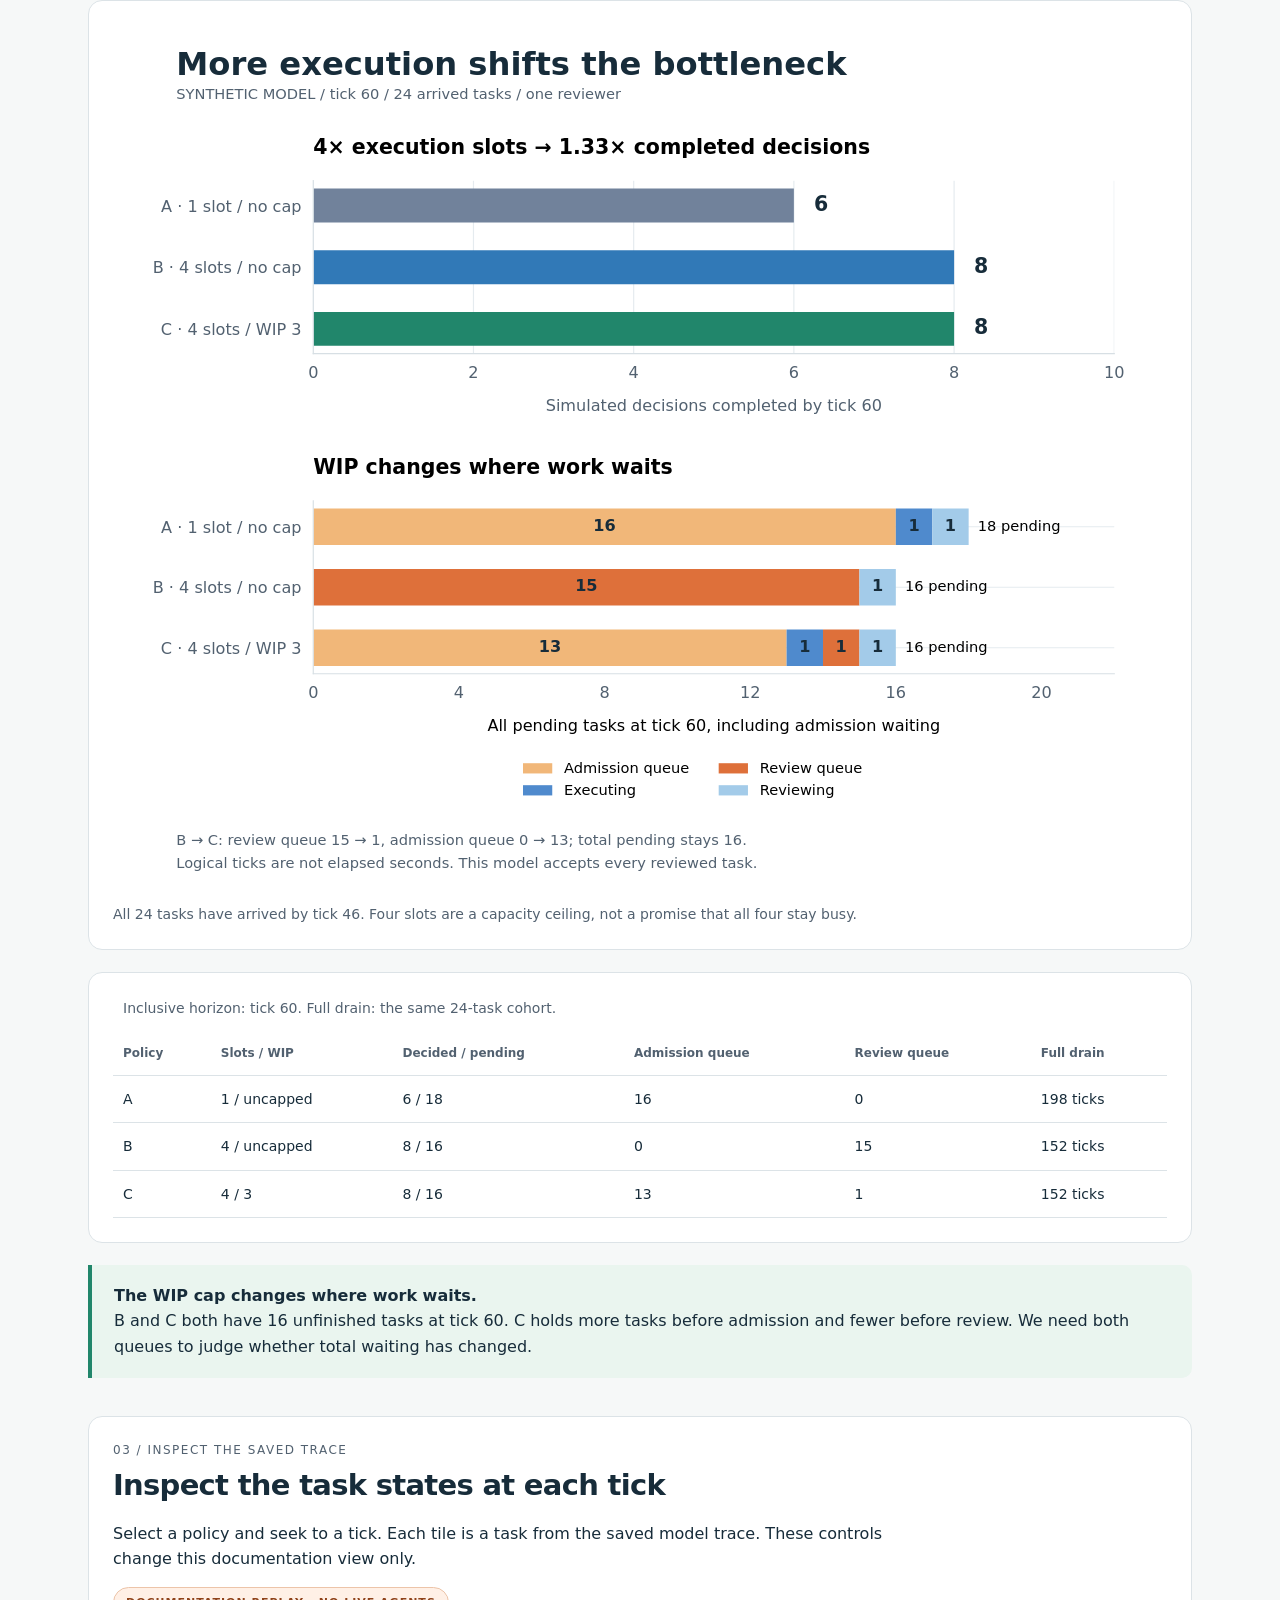
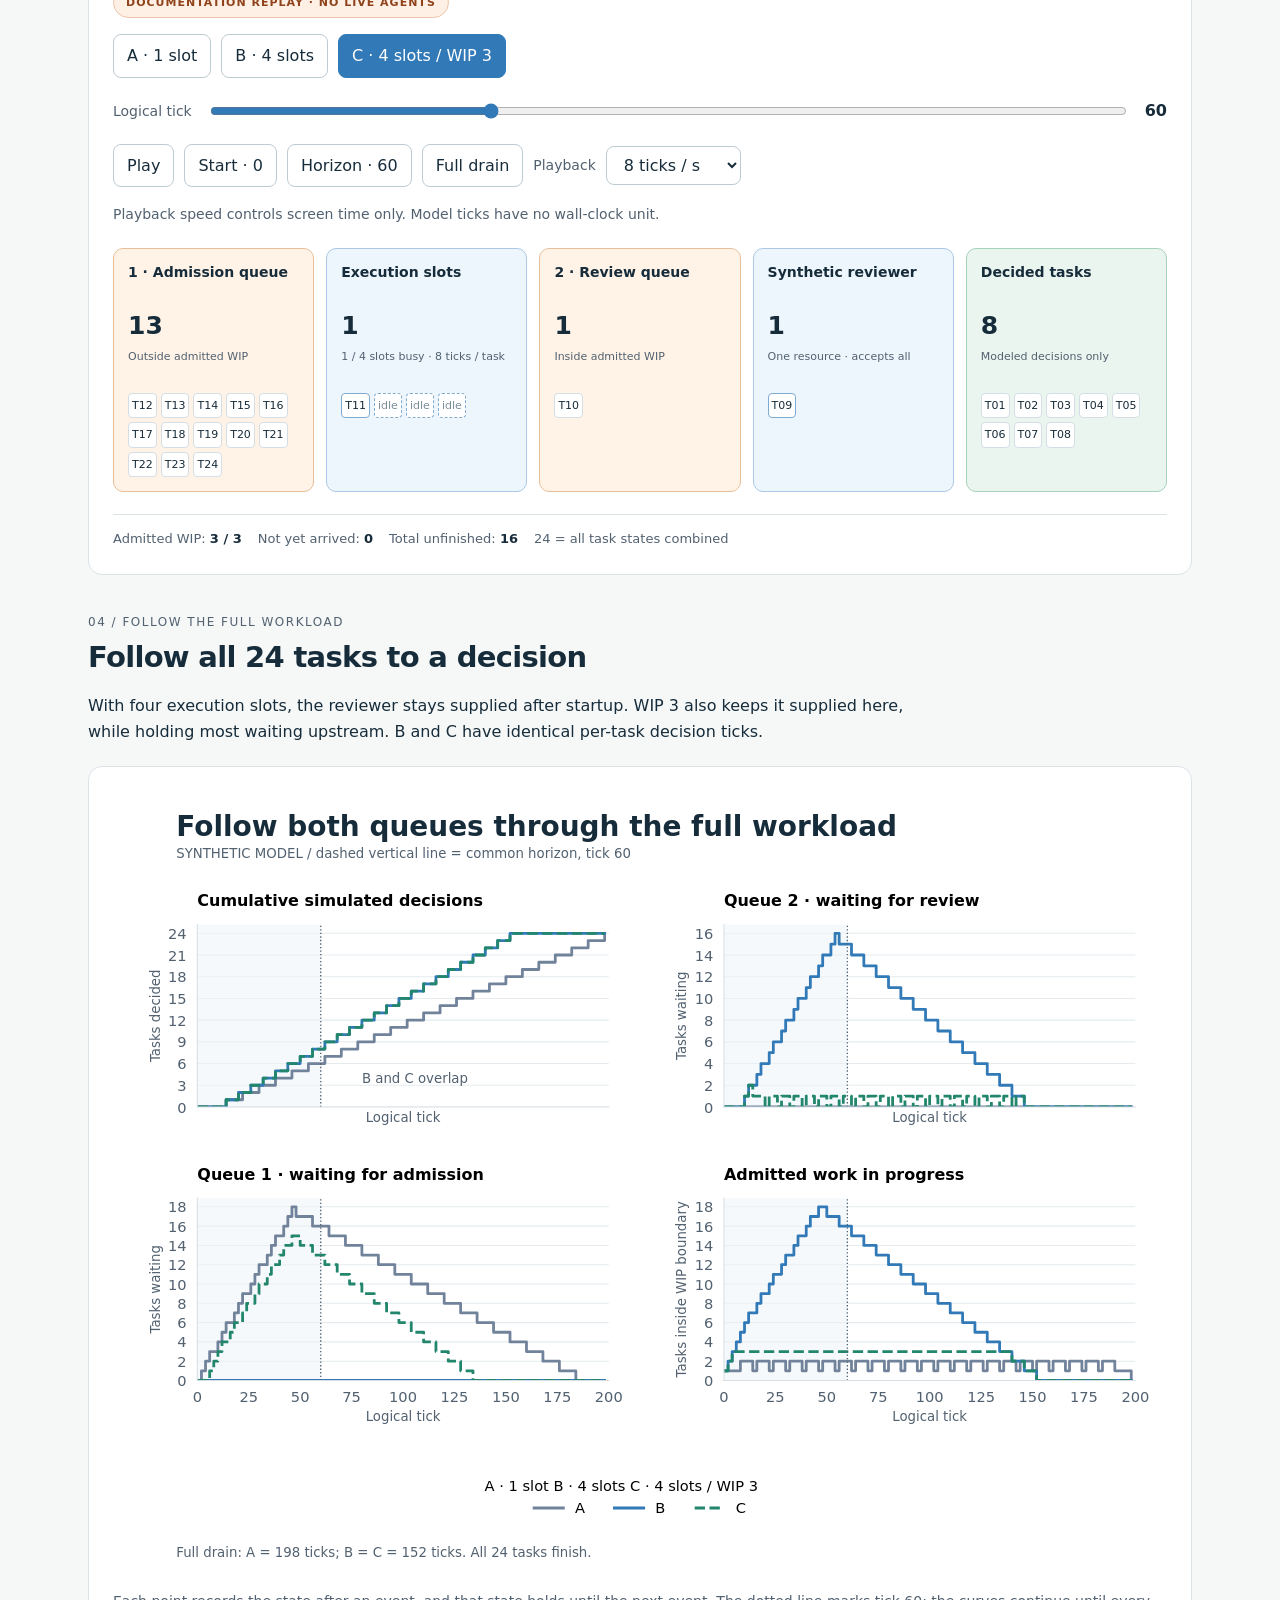
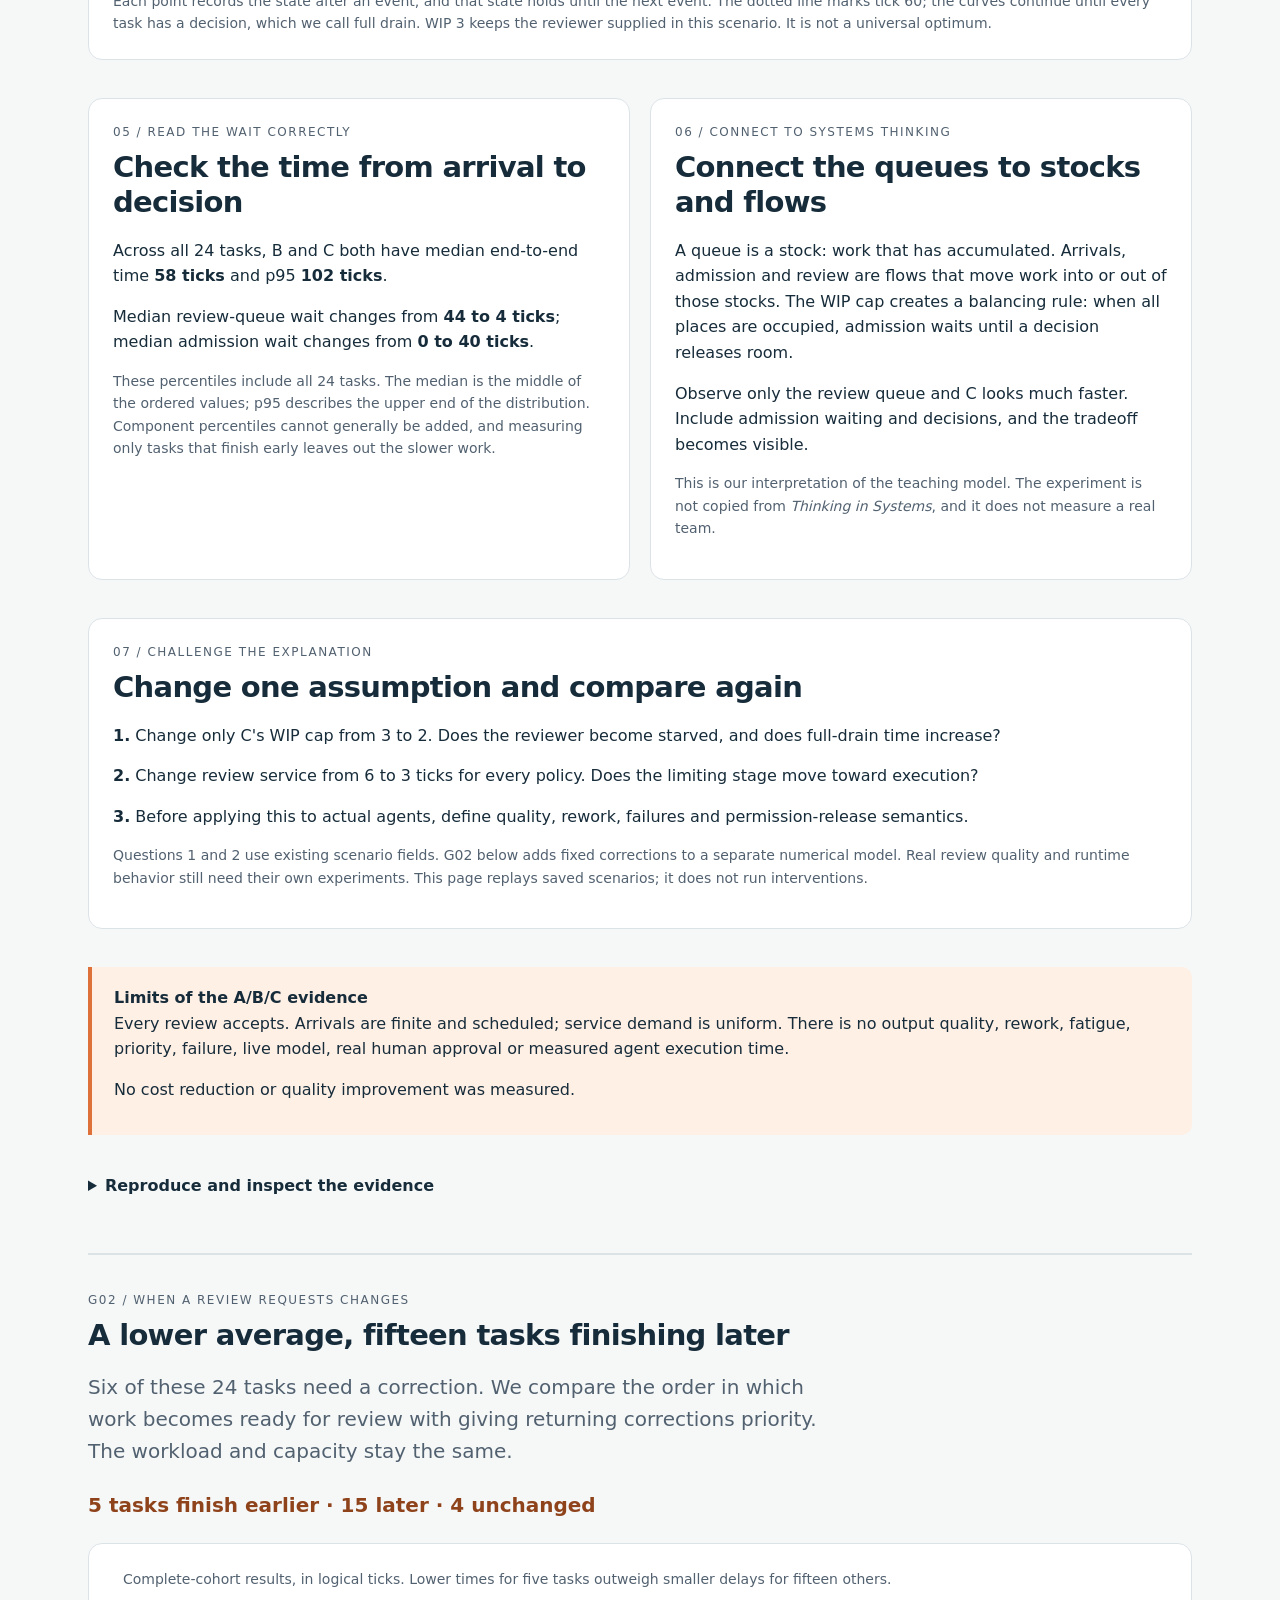
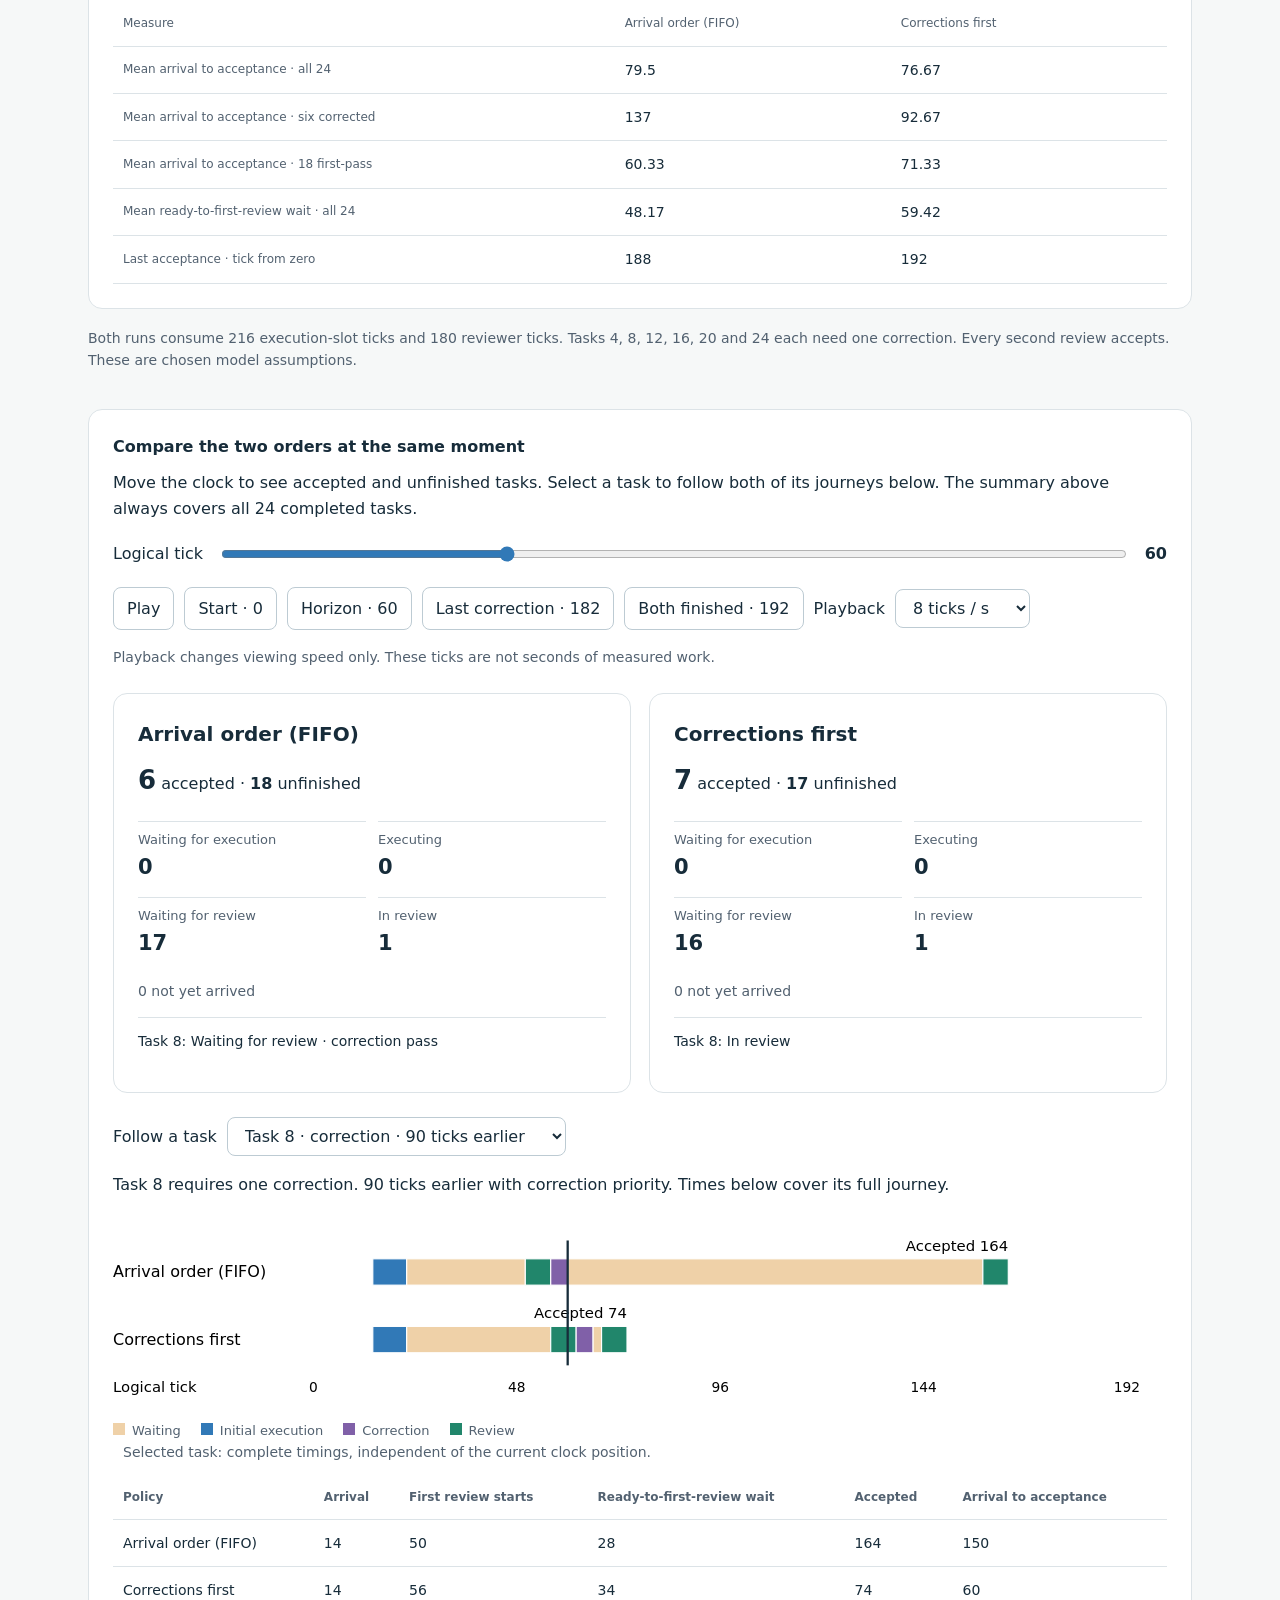
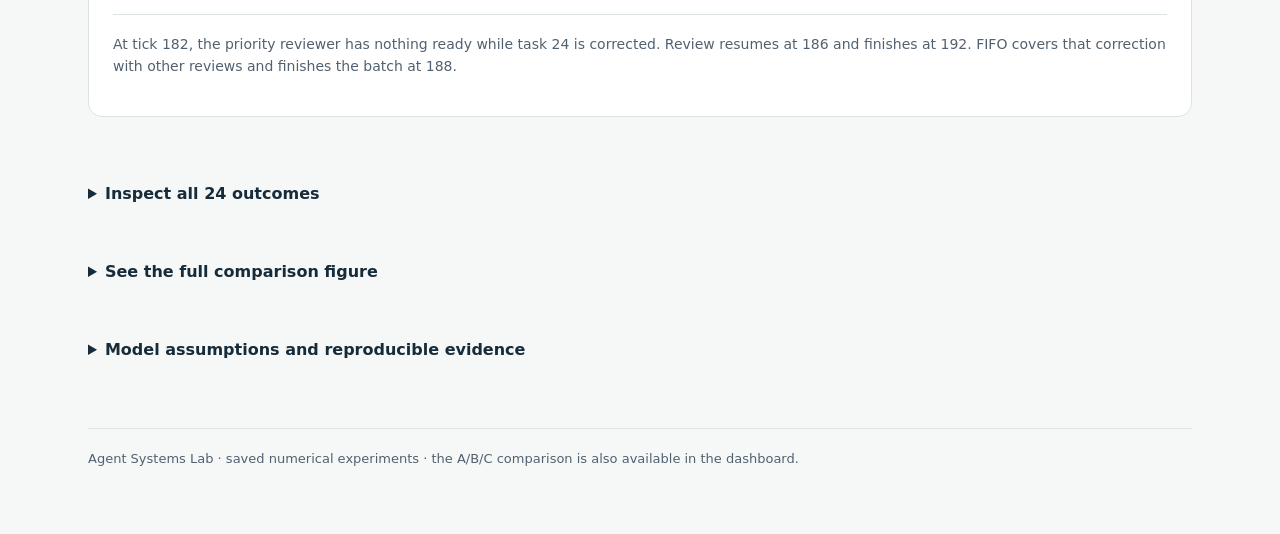
==== commit 0a026adb: "style: remove accent borders from G02 comparison" ====
--- a/docs/graphics/review-capacity/explainer.html
+++ b/docs/graphics/review-capacity/explainer.html
@@ -16,8 +16,6 @@
 #rework-section{border-top:2px solid var(--line);padding-top:36px;scroll-margin-top:20px}
 .rework-outcomes{font-size:20px;font-weight:650;margin:22px 0;color:#8f431b}
 .rework-policies{display:grid;grid-template-columns:1fr 1fr;gap:18px;margin:24px 0}
-.rework-policy{border-left:4px solid var(--blue)}
-.rework-policy:last-child{border-left-color:var(--orange)}
 .rework-policy h3{font-size:20px}
 .rework-policy .accepted-count{font-size:26px;font-variant-numeric:tabular-nums}
 .rework-stocks{display:grid;grid-template-columns:1fr 1fr;gap:12px;margin:20px 0}
